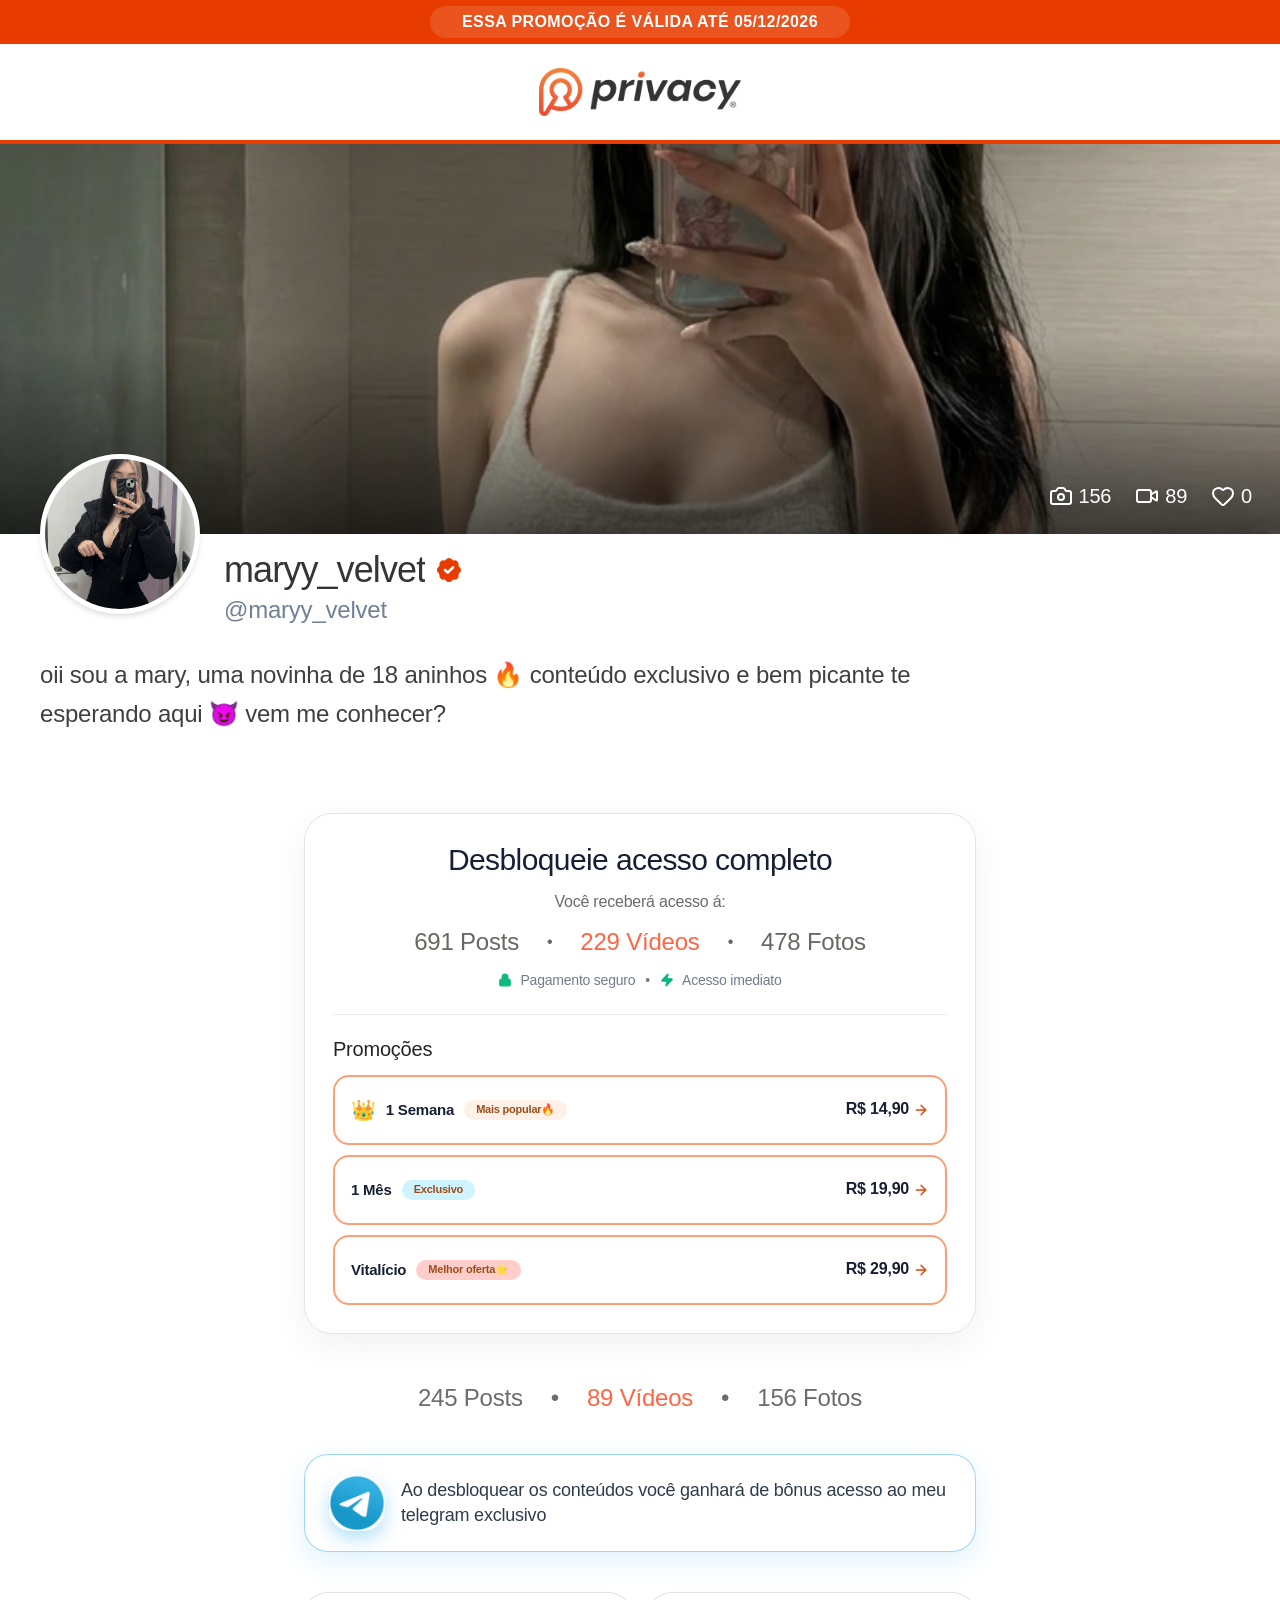
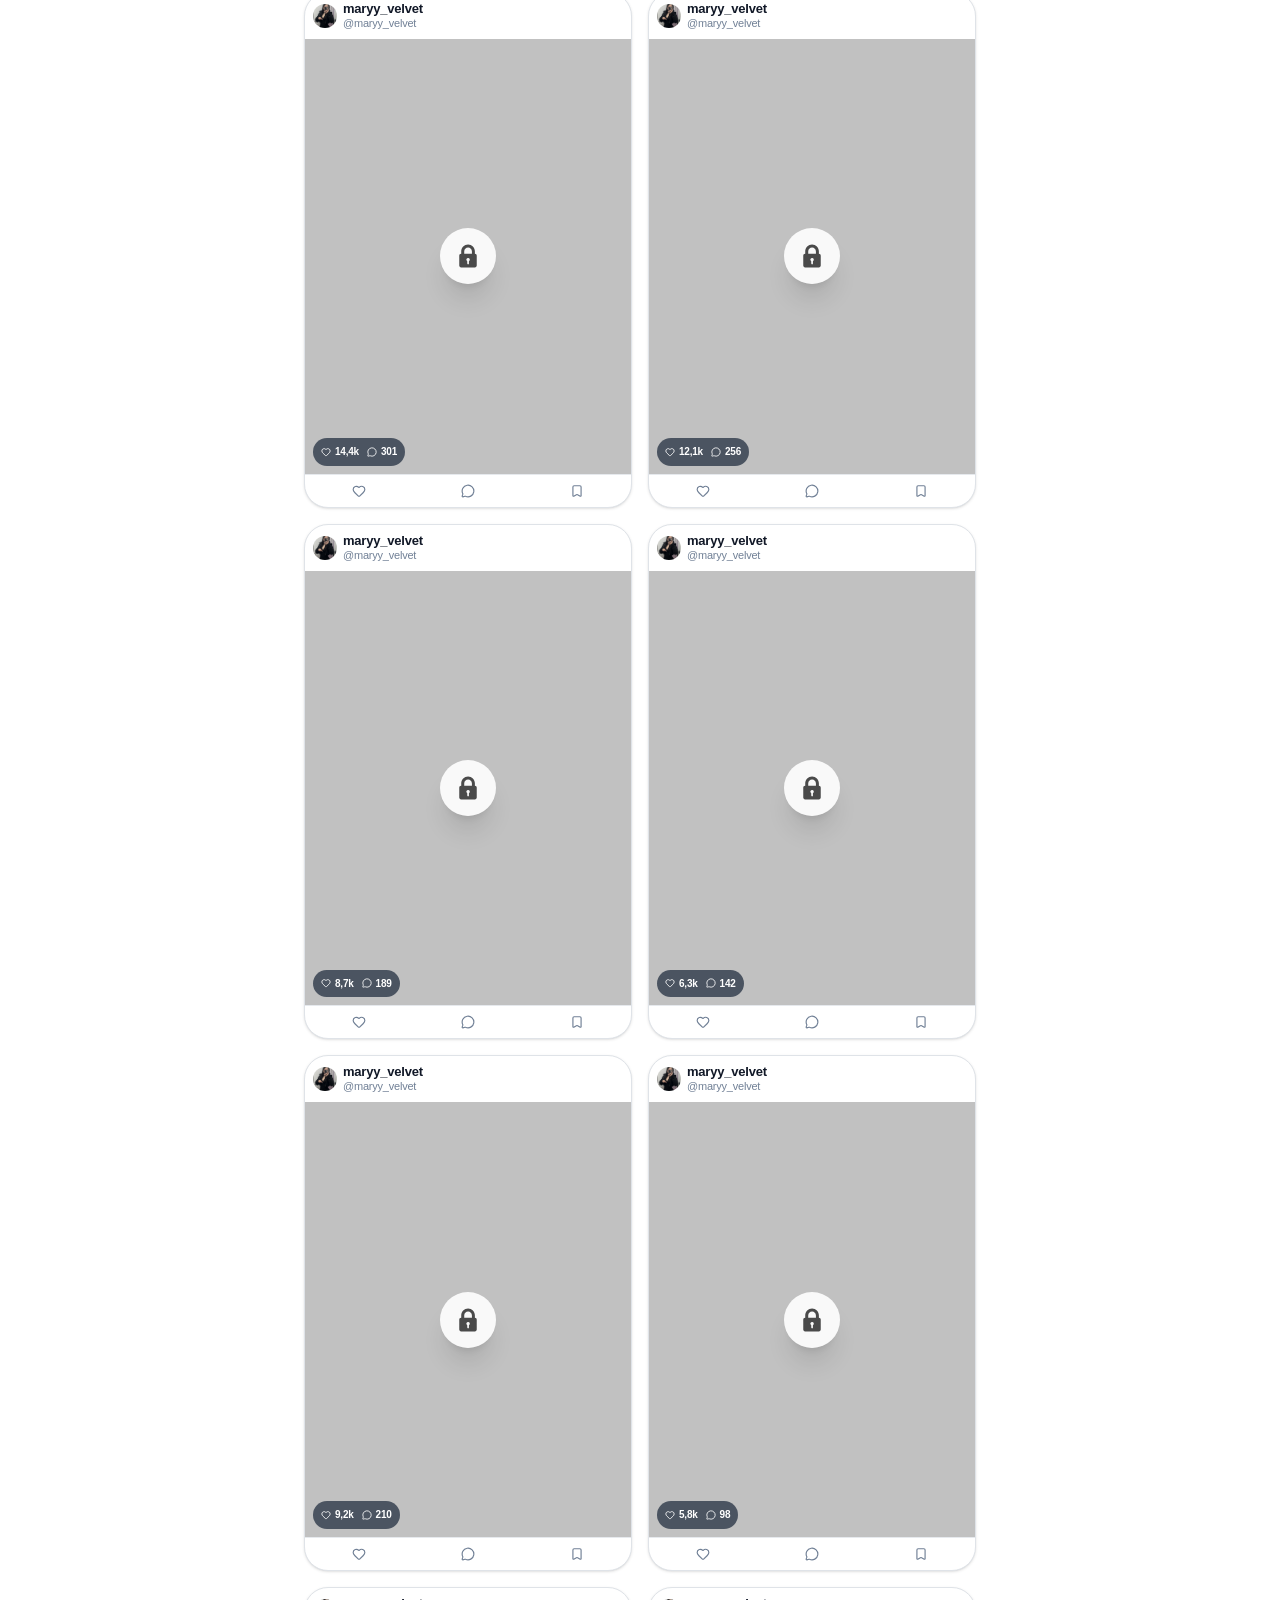
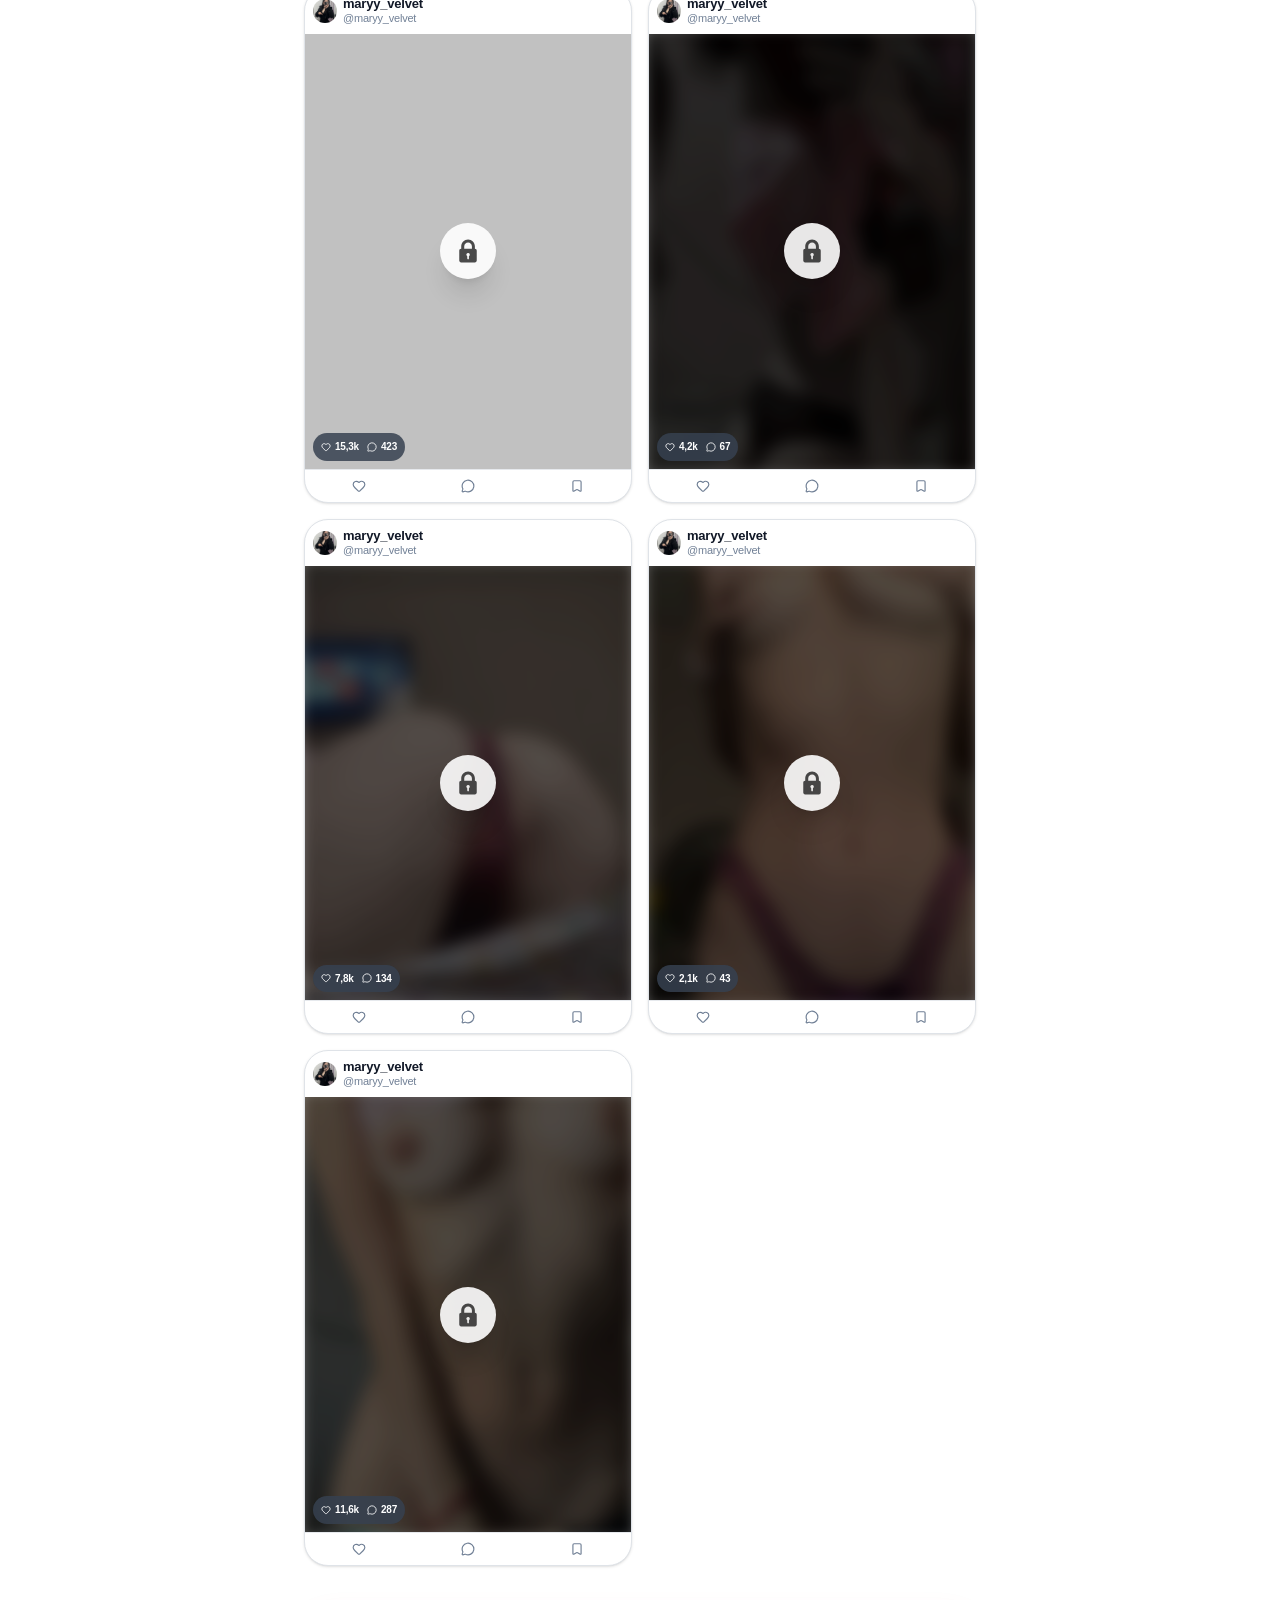
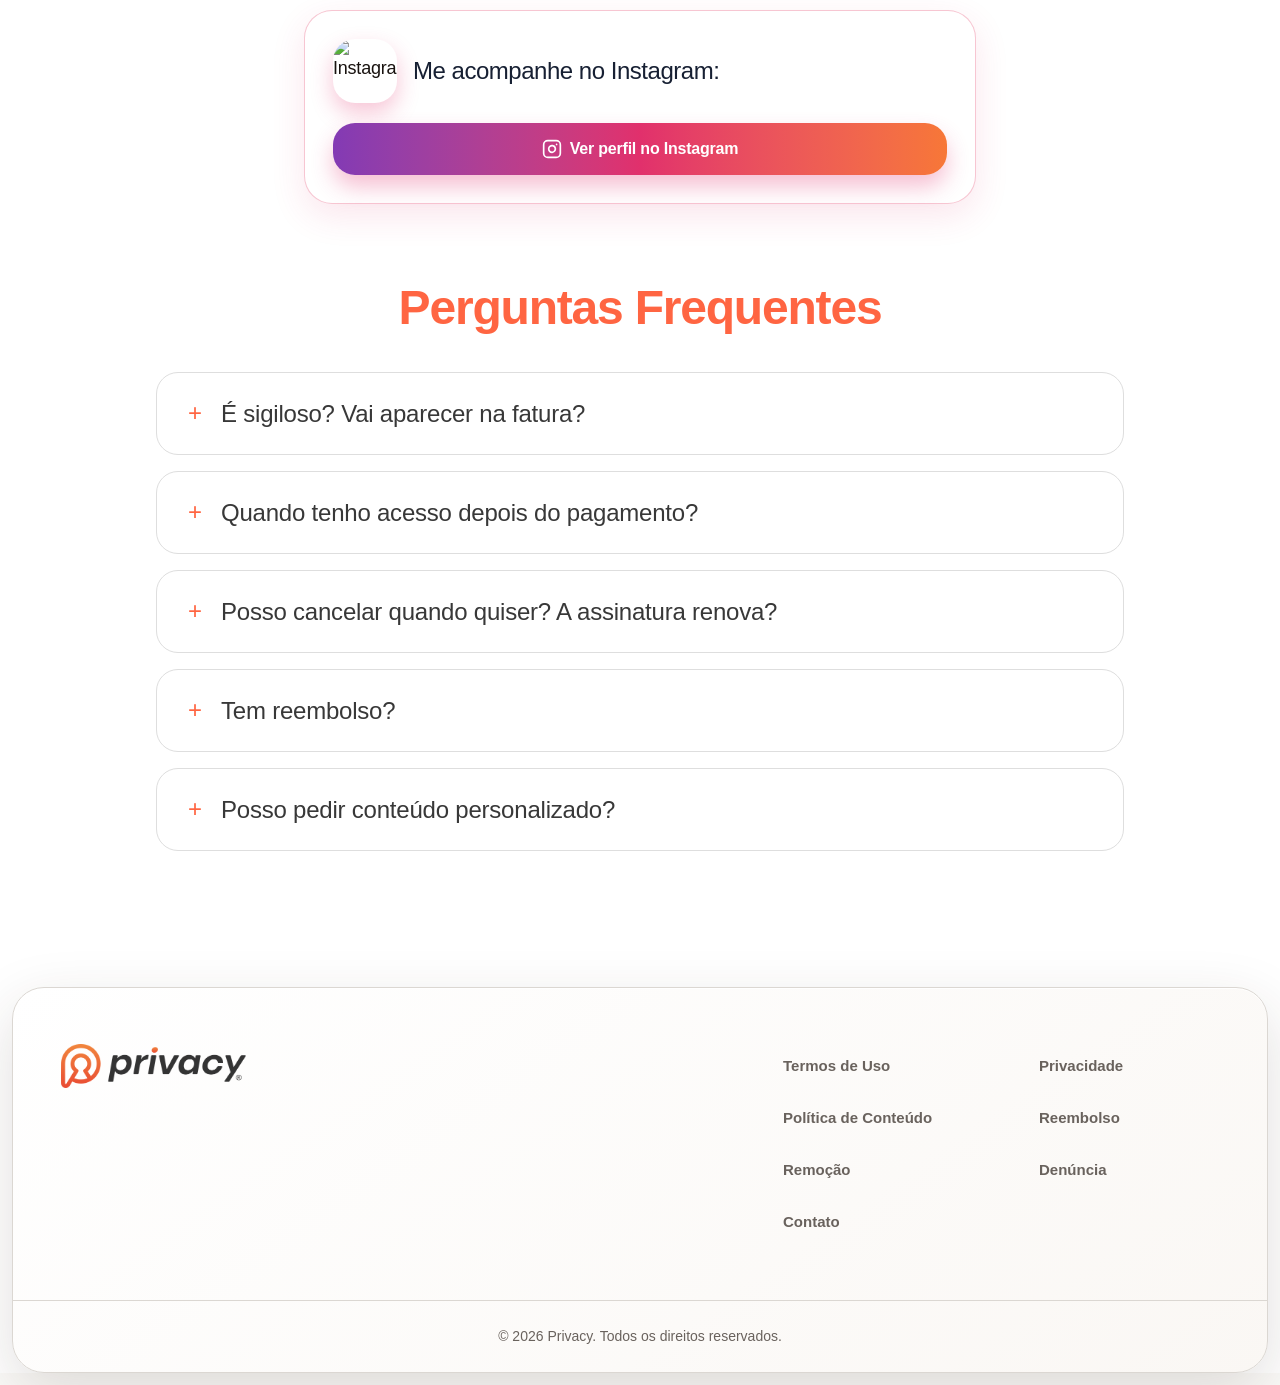
==== index.html @ 1477a9d2 "Fix" ====
<!doctype html>
<html lang="pt-BR">
  <head>
    <meta charset="utf-8" />
    <meta
      name="viewport"
      content="width=device-width, initial-scale=1, viewport-fit=cover"
    />
    <link rel="preload" as="image" href="images/famaflix-logo-Bs6A6sf0.png" />
    <link rel="preload" as="image" href="images/telegram-icon.png" />
    <link
      rel="preload"
      as="image"
      href="https://static.cdninstagram.com/rsrc.php/v4/yD/r/R0fBIMurK8v.png"
    />
    <link
      rel="stylesheet"
      href="css/styles-BTGLTqgG.css"
      data-precedence="default"
    />
    <title>maryy_velvet — Privacy</title>
    <meta name="twitter:title" content="Privacy" />
    <meta
      property="og:description"
      content="Compre uma única vez e tenha acesso completo à galeria dos seus criadores favoritos. Sem assinatura mensal."
    />
    <meta
      name="twitter:description"
      content="Compre uma única vez e tenha acesso completo à galeria dos seus criadores favoritos. Sem assinatura mensal."
    />
    <meta name="twitter:image" content="images/banner.png" />
    <meta name="twitter:card" content="summary_large_image" />
    <meta property="og:type" content="website" />
    <meta
      name="description"
      content="Olá, sou a Mary Velvet. 🔥 Conteúdo exclusivo e picante para você se divertir. Venha me conhecer! 😈"
    />
    <meta property="og:title" content="maryy_velvet — Privacy" />
    <meta property="og:image" content="images/banner.png" />
    <link rel="icon" type="image/png" href="images/favicon.png" />
    <link rel="apple-touch-icon" href="images/favicon.png" />

    <script>
      !(function (f, b, e, v, n, t, s) {
        if (f.fbq) return;
        n = f.fbq = function () {
          n.callMethod
            ? n.callMethod.apply(n, arguments)
            : n.queue.push(arguments);
        };
        if (!f._fbq) f._fbq = n;
        n.push = n;
        n.loaded = !0;
        n.version = "2.0";
        n.queue = [];
        t = b.createElement(e);
        t.async = !0;
        t.src = v;
        s = b.getElementsByTagName(e)[0];
        s.parentNode.insertBefore(t, s);
      })(
        window,
        document,
        "script",
        "https://connect.facebook.net/en_US/fbevents.js",
      );
      fbq("init", "1363457548679560");
      fbq("track", "PageView");
    </script>
    <noscript
      ><img
        height="1"
        width="1"
        style="display: none"
        src="https://www.facebook.com/tr?id=1363457548679560&ev=PageView&noscript=1"
    /></noscript>

    <style>
      /* ===== BORRA VÍDEOS E IMAGENS ===== */
      .group video,
      .group img {
        filter: blur(8px) brightness(0.4) !important;
        -webkit-filter: blur(8px) brightness(0.4) !important;
        transition: filter 0.5s ease;
        transform: scale(1.05);
      }

      /* ===== CONTEÚDO LIBERADO (SEM BLUR) ===== */
      .group.conteudo-liberado video,
      .group.conteudo-liberado img {
        filter: blur(0px) brightness(1) !important;
        -webkit-filter: blur(0px) brightness(1) !important;
        transform: scale(1);
      }

      .group .grid.h-12.w-12 img,
      .group .grid.h-12.w-12 svg {
        filter: none !important;
        -webkit-filter: none !important;
        transform: none !important;
      }

      .group .pointer-events-none.absolute.inset-0.z-10 {
        background: rgba(0, 0, 0, 0.2) !important;
      }

      .group.conteudo-liberado .pointer-events-none.absolute.inset-0.z-10 {
        display: none !important;
      }

      .group .absolute.bottom-2.left-2.z-20 {
        z-index: 20 !important;
      }

      .group:hover video,
      .group:hover img {
        filter: blur(8px) brightness(0.3) !important;
        -webkit-filter: blur(8px) brightness(0.3) !important;
      }

      .group.conteudo-liberado:hover video,
      .group.conteudo-liberado:hover img {
        filter: blur(0px) brightness(1) !important;
        -webkit-filter: blur(0px) brightness(1) !important;
      }

      /* ===== MODAL DE COMPRA ===== */
      .modal-compra {
        display: none;
        position: fixed;
        inset: 0;
        z-index: 99999;
        background: rgba(0, 0, 0, 0.7);
        backdrop-filter: blur(8px);
        padding: 20px;
        align-items: center;
        justify-content: center;
        animation: fadeInModal 0.3s ease;
      }

      .modal-compra.active {
        display: flex;
      }

      .modal-compra-content {
        background: white;
        border-radius: 24px;
        max-width: 440px;
        width: 100%;
        max-height: 90vh;
        overflow-y: auto;
        padding: 32px 28px 28px;
        animation: slideUpModal 0.4s ease;
        position: relative;
        box-shadow: 0 30px 80px rgba(0, 0, 0, 0.3);
      }

      @keyframes fadeInModal {
        from {
          opacity: 0;
        }
        to {
          opacity: 1;
        }
      }

      @keyframes slideUpModal {
        from {
          opacity: 0;
          transform: translateY(30px) scale(0.95);
        }
        to {
          opacity: 1;
          transform: translateY(0) scale(1);
        }
      }

      .modal-compra-close {
        position: absolute;
        top: 12px;
        right: 12px;
        width: 36px;
        height: 36px;
        border-radius: 50%;
        border: none;
        background: #f3f4f6;
        font-size: 20px;
        cursor: pointer;
        transition: 0.2s;
        display: flex;
        align-items: center;
        justify-content: center;
        color: #4b5563;
      }

      .modal-compra-close:hover {
        background: #e5e7eb;
        transform: rotate(90deg);
      }

      .modal-compra-avatar {
        width: 64px;
        height: 64px;
        border-radius: 50%;
        object-fit: cover;
        margin: 0 auto 12px;
        display: block;
        border: 3px solid #ff6542;
        box-shadow: 0 8px 24px rgba(255, 101, 66, 0.25);
      }

      .modal-compra-title {
        text-align: center;
        font-size: 22px;
        font-weight: 700;
        color: #1a1a1a;
        margin-bottom: 4px;
      }

      .modal-compra-sub {
        text-align: center;
        color: #6b7280;
        font-size: 14px;
        margin-bottom: 16px;
      }

      .modal-compra-price-box {
        background: #f8f9fa;
        border-radius: 12px;
        padding: 16px;
        margin-bottom: 16px;
        text-align: center;
      }

      .modal-compra-price-box .price {
        font-size: 32px;
        font-weight: 800;
        color: #ff6542;
      }

      .modal-compra-price-box .label {
        font-size: 13px;
        color: #666;
        display: block;
        margin-top: 2px;
      }

      .modal-compra-plans {
        display: flex;
        flex-direction: column;
        gap: 10px;
        margin: 12px 0 16px;
      }

      .modal-compra-plan {
        display: flex;
        justify-content: space-between;
        align-items: center;
        padding: 14px 16px;
        background: white;
        border: 2px solid #e8e8e8;
        border-radius: 14px;
        cursor: pointer;
        transition: all 0.2s;
        font-family: inherit;
        width: 100%;
        text-align: left;
      }

      .modal-compra-plan:hover {
        border-color: #ff6542;
        background: #fff8f5;
        transform: scale(1.01);
      }

      /* ===== CORREÇÃO DAS OPÇÕES DE PAGAMENTO ===== */
      .modal-compra-plans {
        display: flex;
        flex-direction: column;
        gap: 10px;
        margin: 12px 0 16px;
      }

      .modal-compra-plan {
        display: flex;
        justify-content: space-between;
        align-items: center;
        padding: 14px 16px;
        background: white;
        border: 2px solid #e8e8e8;
        border-radius: 14px;
        cursor: pointer;
        transition: all 0.2s;
        font-family: inherit;
        width: 100%;
        text-align: left;
        flex-wrap: wrap;
        gap: 8px;
      }

      .modal-compra-plan:hover {
        border-color: #ff6542;
        background: #fff8f5;
        transform: scale(1.01);
      }

      .modal-compra-plan .plan-left {
        display: flex;
        align-items: center;
        gap: 10px;
        flex: 1;
        min-width: 0;
      }

      .modal-compra-plan .plan-icon {
        font-size: 20px;
        flex-shrink: 0;
      }

      .modal-compra-plan .plan-name {
        font-weight: 600;
        font-size: 15px;
        color: #1a1a1a;
        display: flex;
        align-items: center;
        flex-wrap: wrap;
        gap: 4px;
      }

      .modal-compra-plan .plan-desc {
        font-size: 12px;
        color: #888;
        display: block;
      }

      .modal-compra-plan .plan-price {
        font-weight: 700;
        color: #ff6542;
        font-size: 16px;
        flex-shrink: 0;
        white-space: nowrap;
      }

      .modal-compra-plan.popular {
        border-color: #ff6542;
        background: #fff8f5;
      }

      .modal-compra-plan .popular-tag {
        font-size: 10px;
        background: #ff6542;
        color: white;
        padding: 2px 10px;
        border-radius: 12px;
        font-weight: 700;
        margin-left: 6px;
        white-space: nowrap;
      }

      /* ===== CORREÇÃO PARA TELAS MUITO PEQUENAS ===== */
      @media (max-width: 380px) {
        .modal-compra-plan {
          padding: 12px 12px;
          flex-direction: column;
          align-items: stretch;
          gap: 6px;
        }

        .modal-compra-plan .plan-left {
          width: 100%;
        }

        .modal-compra-plan .plan-price {
          text-align: right;
          width: 100%;
          padding-top: 4px;
          border-top: 1px solid #f0f0f0;
        }

        .modal-compra-plan .plan-name {
          font-size: 14px;
        }

        .modal-compra-plan .plan-desc {
          font-size: 11px;
        }

        .modal-compra-plan .popular-tag {
          font-size: 9px;
          padding: 1px 8px;
        }
      }

      /* ===== CORREÇÃO PARA O MODAL EM TELAS PEQUENAS ===== */
      @media (max-width: 480px) {
        .modal-compra-content {
          padding: 24px 16px 20px;
          max-width: 100%;
          margin: 10px;
          border-radius: 20px;
        }

        .modal-compra-plans {
          gap: 8px;
        }

        .modal-compra-plan {
          padding: 12px 14px;
        }

        .modal-compra-plan .plan-icon {
          font-size: 18px;
        }

        .modal-compra-plan .plan-name {
          font-size: 14px;
        }

        .modal-compra-plan .plan-price {
          font-size: 14px;
        }

        .modal-compra-title {
          font-size: 20px;
        }

        .modal-compra-btn {
          font-size: 16px;
          padding: 14px;
        }
      }

      /* ===== AJUSTE PARA OS DADOS DO CLIENTE EM TELAS PEQUENAS ===== */
      @media (max-width: 480px) {
        #inputNome,
        #inputCPF,
        #inputEmail,
        #inputTelefone {
          font-size: 13px !important;
          padding: 10px !important;
        }
      }
      /* ===== CORREÇÃO DAS PROMOÇÕES ===== */
      #offer-section .grid.gap-2,
      section[data-offer-layout="unified-v2"] .grid.gap-2 {
        display: flex;
        flex-direction: column;
        gap: 10px;
      }

      #offer-section button,
      section[data-offer-layout="unified-v2"] button {
        display: flex;
        min-height: 70px;
        align-items: center;
        justify-content: space-between;
        border-radius: 16px;
        border: 2px solid #ff9e76;
        background: white;
        padding: 12px 16px;
        text-align: left;
        transition: all 0.2s;
        width: 100%;
        font-family: inherit;
        cursor: pointer;
        flex-wrap: wrap;
        gap: 8px;
      }

      #offer-section button:hover,
      section[data-offer-layout="unified-v2"] button:hover {
        border-color: #ff6542;
        transform: scale(1.01);
      }

      #offer-section button .promo-left,
      section[data-offer-layout="unified-v2"] button .promo-left {
        display: flex;
        align-items: center;
        gap: 10px;
        flex: 1;
        min-width: 0;
        flex-wrap: wrap;
      }

      #offer-section button .promo-icon,
      section[data-offer-layout="unified-v2"] button .promo-icon {
        font-size: 20px;
        flex-shrink: 0;
      }

      #offer-section button .promo-name,
      section[data-offer-layout="unified-v2"] button .promo-name {
        font-weight: 600;
        font-size: 15px;
        color: #172033;
        flex-shrink: 0;
      }

      #offer-section button .promo-tag,
      section[data-offer-layout="unified-v2"] button .promo-tag {
        display: inline-block;
        padding: 2px 12px;
        border-radius: 20px;
        font-size: 11px;
        font-weight: 600;
        white-space: nowrap;
      }

      #offer-section button .promo-price,
      section[data-offer-layout="unified-v2"] button .promo-price {
        font-weight: 700;
        color: #172033;
        font-size: 16px;
        flex-shrink: 0;
        white-space: nowrap;
        display: flex;
        align-items: center;
        gap: 4px;
      }

      #offer-section button .promo-price svg,
      section[data-offer-layout="unified-v2"] button .promo-price svg {
        width: 16px;
        height: 16px;
        flex-shrink: 0;
      }

      /* ===== CORREÇÃO PARA TELAS PEQUENAS (PROMOÇÕES) ===== */
      @media (max-width: 480px) {
        #offer-section button,
        section[data-offer-layout="unified-v2"] button {
          padding: 12px 14px;
          min-height: 64px;
          flex-direction: column;
          align-items: stretch;
          gap: 6px;
        }

        #offer-section button .promo-left,
        section[data-offer-layout="unified-v2"] button .promo-left {
          width: 100%;
          justify-content: flex-start;
        }

        #offer-section button .promo-price,
        section[data-offer-layout="unified-v2"] button .promo-price {
          width: 100%;
          justify-content: flex-end;
          padding-top: 6px;
          border-top: 1px solid #f0f0f0;
          font-size: 15px;
        }

        #offer-section button .promo-tag,
        section[data-offer-layout="unified-v2"] button .promo-tag {
          font-size: 10px;
          padding: 1px 10px;
        }

        #offer-section button .promo-name,
        section[data-offer-layout="unified-v2"] button .promo-name {
          font-size: 14px;
        }
      }

      /* ===== CORREÇÃO PARA TELAS MUITO PEQUENAS (PROMOÇÕES) ===== */
      @media (max-width: 360px) {
        #offer-section button .promo-left,
        section[data-offer-layout="unified-v2"] button .promo-left {
          flex-wrap: wrap;
          gap: 4px;
        }

        #offer-section button .promo-tag,
        section[data-offer-layout="unified-v2"] button .promo-tag {
          font-size: 9px;
          padding: 1px 8px;
          white-space: normal;
          max-width: 100%;
        }
      }
      /* ===== AJUSTE PARA O TIMER EM TELAS PEQUENAS ===== */
      @media (max-width: 480px) {
        #timerPix {
          font-size: 20px !important;
        }

        #qrCodePix {
          width: 160px !important;
          height: 160px !important;
        }

        .modal-acesso-link a {
          font-size: 14px !important;
          padding: 10px 16px !important;
          display: block;
          width: 100%;
          box-sizing: border-box;
        }
      }
      .modal-compra-plan .plan-left {
        display: flex;
        align-items: center;
        gap: 10px;
      }

      .modal-compra-plan .plan-icon {
        font-size: 20px;
      }

      .modal-compra-plan .plan-name {
        font-weight: 600;
        font-size: 15px;
        color: #1a1a1a;
      }

      .modal-compra-plan .plan-desc {
        font-size: 12px;
        color: #888;
      }

      .modal-compra-plan .plan-price {
        font-weight: 700;
        color: #ff6542;
        font-size: 16px;
      }

      .modal-compra-plan.popular {
        border-color: #ff6542;
        background: #fff8f5;
      }

      .modal-compra-plan .popular-tag {
        font-size: 10px;
        background: #ff6542;
        color: white;
        padding: 2px 10px;
        border-radius: 12px;
        font-weight: 700;
        margin-left: 6px;
      }

      .modal-compra-payment {
        text-align: center;
        font-size: 13px;
        color: #888;
        margin: 8px 0;
      }

      .modal-compra-payment span {
        margin: 0 6px;
      }

      .modal-compra-btn {
        width: 100%;
        padding: 16px;
        background: linear-gradient(135deg, #ff6542, #ff4d1a);
        color: white;
        border: none;
        border-radius: 12px;
        font-size: 18px;
        font-weight: 700;
        cursor: pointer;
        transition: 0.3s;
        box-shadow: 0 12px 30px rgba(255, 101, 66, 0.35);
        font-family: inherit;
      }

      .modal-compra-btn:hover {
        transform: scale(1.02);
        box-shadow: 0 16px 40px rgba(255, 101, 66, 0.45);
      }

      .modal-compra-btn:disabled {
        opacity: 0.7;
        cursor: not-allowed;
        transform: none !important;
      }

      .modal-compra-security {
        text-align: center;
        font-size: 12px;
        color: #999;
        margin-top: 14px;
      }

      /* ===== TOAST ===== */
      .toast-container {
        position: fixed;
        bottom: 30px;
        left: 50%;
        transform: translateX(-50%);
        z-index: 999999;
        display: flex;
        flex-direction: column;
        align-items: center;
        gap: 10px;
        pointer-events: none;
        width: 100%;
        max-width: 400px;
        padding: 0 20px;
      }

      .toast {
        pointer-events: auto;
        padding: 14px 24px;
        border-radius: 14px;
        color: white;
        font-weight: 600;
        font-size: 15px;
        box-shadow: 0 12px 40px rgba(0, 0, 0, 0.25);
        animation: slideUpToast 0.4s ease;
        width: 100%;
        text-align: center;
        backdrop-filter: blur(4px);
        border: 1px solid rgba(255, 255, 255, 0.1);
      }

      .toast-success {
        background: linear-gradient(135deg, #22c55e, #16a34a);
      }

      .toast-error {
        background: linear-gradient(135deg, #ef4444, #dc2626);
      }

      .toast-info {
        background: linear-gradient(135deg, #3b82f6, #2563eb);
      }

      .toast-warning {
        background: linear-gradient(135deg, #f59e0b, #d97706);
      }

      @keyframes slideUpToast {
        from {
          opacity: 0;
          transform: translateY(30px) scale(0.9);
        }
        to {
          opacity: 1;
          transform: translateY(0) scale(1);
        }
      }

      .toast-hidden {
        animation: slideDownToast 0.3s ease forwards;
      }

      @keyframes slideDownToast {
        to {
          opacity: 0;
          transform: translateY(-20px) scale(0.9);
        }
      }

      /* ===== LINK DE ACESSO APÓS PAGAMENTO ===== */
      .modal-acesso-link {
        display: none;
        background: #f0fdf4;
        border: 2px solid #22c55e;
        border-radius: 14px;
        padding: 16px;
        margin: 12px 0;
        text-align: center;
      }

      .modal-acesso-link.visible {
        display: block;
        animation: slideUpModal 0.4s ease;
      }

      .modal-acesso-link a {
        display: inline-block;
        background: #22c55e;
        color: white;
        padding: 12px 24px;
        border-radius: 10px;
        text-decoration: none;
        font-weight: 700;
        font-size: 16px;
        transition: 0.3s;
        margin-top: 8px;
      }

      .modal-acesso-link a:hover {
        transform: scale(1.05);
        box-shadow: 0 8px 24px rgba(34, 197, 94, 0.4);
      }

      .modal-acesso-link .check {
        font-size: 32px;
        display: block;
        margin-bottom: 4px;
      }

      /* ===== CURSOR CLICÁVEL NAS IMAGENS ===== */
      .group {
        cursor: pointer;
      }

      /* ===== BOTÃO TELEGRAM APÓS COMPRA ===== */
      .btn-telegram {
        display: none;
        width: 100%;
        max-width: 400px;
        margin: 20px auto;
        padding: 16px 24px;
        background: linear-gradient(135deg, #0088cc, #005f8a);
        color: white;
        border: none;
        border-radius: 16px;
        font-size: 18px;
        font-weight: 700;
        cursor: pointer;
        transition: all 0.3s;
        box-shadow: 0 12px 30px rgba(0, 136, 204, 0.35);
        font-family: inherit;
        text-decoration: none;
        text-align: center;
      }

      .btn-telegram:hover {
        transform: translateY(-2px);
        box-shadow: 0 16px 40px rgba(0, 136, 204, 0.45);
      }

      .btn-telegram.visible {
        display: block;
      }

      .btn-telegram svg {
        width: 24px;
        height: 24px;
        vertical-align: middle;
        margin-right: 10px;
        fill: white;
      }

      .btn-container-telegram {
        display: flex;
        justify-content: center;
        padding: 10px 0;
      }
    </style>
  </head>

  <body>
    <!-- ==================== HEADER ==================== -->
    <div class="bg-white min-h-screen pt-[118px] text-foreground md:pt-[144px]">
      <header
        class="fixed inset-x-0 top-0 z-50 bg-white shadow-[0_8px_30px_rgba(63,43,30,0.08)]"
      >
      <div
  class="flex h-10 items-center justify-center bg-primary px-4 text-center text-white sm:h-11"
>
  <span
    class="rounded-full bg-white/12 px-5 py-1 text-xs font-black uppercase tracking-wide sm:px-8 sm:text-base"
  >
    Essa promoção é válida até <span id="dataPromocao"></span>
  </span>
</div>
        <div
          class="relative mx-auto grid h-[74px] max-w-[90rem] items-center gap-2 px-3 sm:px-5 md:h-24 md:px-8 grid-cols-1"
        >
          <a
            aria-label="Ir para a página inicial"
            href="/"
            class="mx-auto flex items-center"
            ><img
              src="images/famaflix-logo-Bs6A6sf0.png"
              alt="Privacy"
              class="block w-auto max-w-full object-contain h-9 sm:h-11 md:h-12"
          /></a>
        </div>
        <div class="h-1 bg-primary"></div>
      </header>

      <!-- ==================== MAIN ==================== -->
      <main class="public-content relative w-full">
        <div class="model-profile-page w-full bg-white">
          <header class="overflow-hidden bg-white">
            <div
              class="relative aspect-[16/7] min-h-[210px] max-h-[390px] w-full overflow-hidden bg-[#f0f0f0]"
            >
              <img
                src="images/banner.png"
                alt="Banner de maryy_velvet"
                loading="eager"
                decoding="async"
                fetchpriority="high"
                class="absolute inset-0 h-full w-full object-cover object-center"
                onerror="
                  this.src =
                    'data:image/svg+xml,%3Csvg xmlns=%22http://www.w3.org/2000/svg%22 width=%22800%22 height=%22350%22%3E%3Crect width=%22800%22 height=%22350%22 fill=%22%23f3f4f6%22/%3E%3Ctext x=%22400%22 y=%22180%22 text-anchor=%22middle%22 font-size=%2224%22 fill=%22%239ca3af%22%3EBanner%3C/text%3E%3C/svg%3E'
                "
              />
              <div
                class="absolute inset-x-0 bottom-0 h-1/2 bg-gradient-to-t from-black/65 to-transparent"
              ></div>
              <div
                class="absolute bottom-4 right-4 flex items-center gap-4 text-sm font-normal text-white drop-shadow-md sm:bottom-6 sm:right-7 sm:gap-6 sm:text-xl"
              >
                <span class="inline-flex items-center gap-1.5">
                  <svg
                    xmlns="http://www.w3.org/2000/svg"
                    width="24"
                    height="24"
                    viewBox="0 0 24 24"
                    fill="none"
                    stroke="currentColor"
                    stroke-width="2"
                    stroke-linecap="round"
                    stroke-linejoin="round"
                    class="lucide lucide-camera h-5 w-5 sm:h-6 sm:w-6"
                  >
                    <path
                      d="M13.997 4a2 2 0 0 1 1.76 1.05l.486.9A2 2 0 0 0 18.003 7H20a2 2 0 0 1 2 2v9a2 2 0 0 1-2 2H4a2 2 0 0 1-2-2V9a2 2 0 0 1 2-2h1.997a2 2 0 0 0 1.759-1.048l.489-.904A2 2 0 0 1 10.004 4z"
                    />
                    <circle cx="12" cy="13" r="3" />
                  </svg>
                  156
                </span>
                <span class="inline-flex items-center gap-1.5">
                  <svg
                    xmlns="http://www.w3.org/2000/svg"
                    width="24"
                    height="24"
                    viewBox="0 0 24 24"
                    fill="none"
                    stroke="currentColor"
                    stroke-width="2"
                    stroke-linecap="round"
                    stroke-linejoin="round"
                    class="lucide lucide-video h-5 w-5 sm:h-6 sm:w-6"
                  >
                    <path
                      d="m16 13 5.223 3.482a.5.5 0 0 0 .777-.416V7.87a.5.5 0 0 0-.752-.432L16 10.5"
                    />
                    <rect x="2" y="6" width="14" height="12" rx="2" />
                  </svg>
                  89
                </span>
                <span class="inline-flex items-center gap-1.5">
                  <svg
                    xmlns="http://www.w3.org/2000/svg"
                    width="24"
                    height="24"
                    viewBox="0 0 24 24"
                    fill="none"
                    stroke="currentColor"
                    stroke-width="2"
                    stroke-linecap="round"
                    stroke-linejoin="round"
                    class="lucide lucide-heart h-5 w-5 sm:h-6 sm:w-6"
                  >
                    <path
                      d="M2 9.5a5.5 5.5 0 0 1 9.591-3.676.56.56 0 0 0 .818 0A5.49 5.49 0 0 1 22 9.5c0 2.29-1.5 4-3 5.5l-5.492 5.313a2 2 0 0 1-3 .019L5 15c-1.5-1.5-3-3.2-3-5.5"
                    />
                  </svg>
                  0
                </span>
              </div>
            </div>

            <div class="relative z-10 px-5 pb-7 sm:px-10 sm:pb-10">
              <div class="-mt-14 flex items-start gap-4 sm:-mt-20 sm:gap-6">
                <span
                  class="relative h-28 w-28 shrink-0 overflow-hidden rounded-full border-[5px] border-white bg-white shadow-md sm:h-40 sm:w-40"
                >
                  <img
                    src="images/perfil.png"
                    alt="Foto de perfil de maryy_velvet"
                    loading="eager"
                    decoding="async"
                    fetchpriority="high"
                    class="absolute inset-0 h-full w-full object-cover"
                    onerror="
                      this.src =
                        'data:image/svg+xml,%3Csvg xmlns=%22http://www.w3.org/2000/svg%22 width=%22200%22 height=%22200%22%3E%3Crect width=%22200%22 height=%22200%22 fill=%22%23f3f4f6%22/%3E%3Ctext x=%22100%22 y=%22120%22 text-anchor=%22middle%22 font-size=%2280%22 fill=%22%239ca3af%22%3E👤%3C/text%3E%3C/svg%3E'
                    "
                  />
                </span>
                <div class="min-w-0 pt-16 sm:pt-24">
                  <h1
                    class="flex min-w-0 items-center gap-2 text-2xl font-medium tracking-[-0.025em] text-[#353535] sm:text-4xl"
                  >
                    <span class="truncate">maryy_velvet</span>
                    <svg
                      xmlns="http://www.w3.org/2000/svg"
                      width="24"
                      height="24"
                      viewBox="0 0 24 24"
                      fill="currentColor"
                      stroke="white"
                      stroke-width="2"
                      stroke-linecap="round"
                      stroke-linejoin="round"
                      class="lucide lucide-badge-check h-6 w-6 shrink-0 text-primary sm:h-8 sm:w-8"
                      aria-label="Perfil verificado"
                    >
                      <path
                        d="M3.85 8.62a4 4 0 0 1 4.78-4.77 4 4 0 0 1 6.74 0 4 4 0 0 1 4.78 4.78 4 4 0 0 1 0 6.74 4 4 0 0 1-4.77 4.78 4 4 0 0 1-6.75 0 4 4 0 0 1-4.78-4.77 4 4 0 0 1 0-6.76Z"
                      />
                      <path d="m9 12 2 2 4-4" />
                    </svg>
                  </h1>
                  <a
                    href="/maryy_velvet"
                    class="mt-1 inline-flex text-lg font-normal text-[#718096] transition hover:text-primary sm:text-2xl"
                    >@maryy_velvet</a
                  >
                </div>
              </div>
              <p
                class="mt-5 max-w-4xl text-lg font-normal leading-relaxed text-[#404040] sm:mt-7 sm:text-2xl"
              >
                oii sou a mary, uma novinha de 18 aninhos 🔥 conteúdo exclusivo
                e bem picante te esperando aqui 😈 vem me conhecer?
              </p>
            </div>
          </header>
          <section
            data-offer-layout="unified-v2"
            class="mx-auto mb-10 max-w-2xl rounded-[1.75rem] border border-[#e4e4e4] bg-white p-5 shadow-[0_12px_34px_rgba(35,35,35,0.06)] sm:p-7 mt-10"
          >
            <header class="text-center">
              <h2
                class="text-2xl font-medium tracking-[-0.02em] text-[#172033] sm:text-3xl"
              >
                Desbloqueie acesso completo
              </h2>
              <p class="mt-3 text-sm font-normal text-[#6b6b6b] sm:text-base">
                Você receberá acesso á:
              </p>
              <div
                class="flex flex-wrap items-center justify-center gap-x-5 gap-y-2 text-lg font-normal leading-none text-[#6a6661] sm:gap-x-7 sm:text-2xl mt-4"
              >
                <span>691 Posts</span
                ><span class="text-base text-[#6a6661]" aria-hidden="true"
                  >•</span
                ><span class="text-[#ff6542]">229 Vídeos</span
                ><span class="text-base text-[#6a6661]" aria-hidden="true"
                  >•</span
                ><span>478 Fotos</span>
              </div>
            </header>

            <div
              class="mt-4 flex flex-wrap items-center justify-center gap-x-2.5 gap-y-2 text-xs font-normal text-[#737b8b] sm:text-sm"
            >
              <span class="inline-flex items-center gap-2"
                ><svg
                  xmlns="http://www.w3.org/2000/svg"
                  width="24"
                  height="24"
                  viewBox="0 0 24 24"
                  fill="currentColor"
                  stroke="currentColor"
                  stroke-width="2"
                  stroke-linecap="round"
                  stroke-linejoin="round"
                  class="lucide lucide-lock h-3.5 w-3.5 text-[#0bb981]"
                  aria-hidden="true"
                >
                  <rect
                    width="18"
                    height="11"
                    x="3"
                    y="11"
                    rx="2"
                    ry="2"
                  ></rect>
                  <path d="M7 11V7a5 5 0 0 1 10 0v4"></path></svg
                >Pagamento seguro</span
              ><span aria-hidden="true">•</span
              ><span class="inline-flex items-center gap-2"
                ><svg
                  xmlns="http://www.w3.org/2000/svg"
                  width="24"
                  height="24"
                  viewBox="0 0 24 24"
                  fill="currentColor"
                  stroke="currentColor"
                  stroke-width="2"
                  stroke-linecap="round"
                  stroke-linejoin="round"
                  class="lucide lucide-zap h-3.5 w-3.5 text-[#0bb981]"
                  aria-hidden="true"
                >
                  <path
                    d="M4 14a1 1 0 0 1-.78-1.63l9.9-10.2a.5.5 0 0 1 .86.46l-1.92 6.02A1 1 0 0 0 13 10h7a1 1 0 0 1 .78 1.63l-9.9 10.2a.5.5 0 0 1-.86-.46l1.92-6.02A1 1 0 0 0 11 14z"
                  ></path></svg
                >Acesso imediato</span
              >
            </div>
            <div class="mt-6 border-t border-[#ececec] pt-5">
              <p class="mb-3 text-xl font-medium text-[#252525]">Promoções</p>
              <div
                class="grid gap-2"
                style="display: flex; flex-direction: column; gap: 10px"
              >
                <button
                  type="button"
                  class="flex min-h-[70px] items-center justify-between rounded-2xl border-2 border-[#ff9e76] bg-white px-4 text-left transition hover:border-primary sm:px-6"
                  onclick="abrirModal()"
                  style="
                    display: flex;
                    flex-wrap: wrap;
                    gap: 8px;
                    padding: 12px 16px;
                    width: 100%;
                    align-items: center;
                    justify-content: space-between;
                    border-radius: 16px;
                    border: 2px solid #ff9e76;
                    background: white;
                    text-align: left;
                    cursor: pointer;
                    font-family: inherit;
                  "
                >
                  <span
                    class="flex min-w-0 items-center gap-3"
                    style="
                      display: flex;
                      align-items: center;
                      gap: 10px;
                      flex: 1;
                      flex-wrap: wrap;
                      min-width: 0;
                    "
                  >
                    <span
                      class="text-xl"
                      aria-hidden="true"
                      style="flex-shrink: 0"
                      >👑</span
                    >
                    <b
                      class="shrink-0 text-base font-medium text-[#172033] sm:text-lg"
                      style="
                        font-weight: 600;
                        font-size: 15px;
                        color: #172033;
                        flex-shrink: 0;
                      "
                      >1 Semana</b
                    >
                    <span
                      class="max-w-[150px] truncate rounded-full px-3 py-1 text-sm font-medium"
                      style="
                        display: inline-block;
                        padding: 2px 12px;
                        border-radius: 20px;
                        font-size: 11px;
                        font-weight: 600;
                        background-color: rgb(255, 240, 232);
                        color: rgb(156, 77, 24);
                        white-space: nowrap;
                      "
                      >Mais popular🔥</span
                    >
                  </span>
                  <span
                    class="inline-flex shrink-0 items-center gap-1 text-base font-semibold text-[#172033] sm:text-lg"
                    style="
                      font-weight: 700;
                      color: #172033;
                      font-size: 16px;
                      flex-shrink: 0;
                      display: flex;
                      align-items: center;
                      gap: 4px;
                      white-space: nowrap;
                    "
                  >
                    R$&nbsp;14,90
                    <svg
                      xmlns="http://www.w3.org/2000/svg"
                      width="24"
                      height="24"
                      viewBox="0 0 24 24"
                      fill="none"
                      stroke="currentColor"
                      stroke-width="2"
                      stroke-linecap="round"
                      stroke-linejoin="round"
                      class="lucide lucide-arrow-right h-4 w-4 text-primary"
                      aria-hidden="true"
                      style="width: 16px; height: 16px; flex-shrink: 0"
                    >
                      <path d="M5 12h14"></path>
                      <path d="m12 5 7 7-7 7"></path>
                    </svg>
                  </span>
                </button>

                <button
                  type="button"
                  class="flex min-h-[70px] items-center justify-between rounded-2xl border-2 border-[#ff9e76] bg-white px-4 text-left transition hover:border-primary sm:px-6"
                  onclick="abrirModal()"
                  style="
                    display: flex;
                    flex-wrap: wrap;
                    gap: 8px;
                    padding: 12px 16px;
                    width: 100%;
                    align-items: center;
                    justify-content: space-between;
                    border-radius: 16px;
                    border: 2px solid #ff9e76;
                    background: white;
                    text-align: left;
                    cursor: pointer;
                    font-family: inherit;
                  "
                >
                  <span
                    class="flex min-w-0 items-center gap-3"
                    style="
                      display: flex;
                      align-items: center;
                      gap: 10px;
                      flex: 1;
                      flex-wrap: wrap;
                      min-width: 0;
                    "
                  >
                    <b
                      class="shrink-0 text-base font-medium text-[#172033] sm:text-lg"
                      style="
                        font-weight: 600;
                        font-size: 15px;
                        color: #172033;
                        flex-shrink: 0;
                      "
                      >1 Mês</b
                    >
                    <span
                      class="max-w-[150px] truncate rounded-full px-3 py-1 text-sm font-medium"
                      style="
                        display: inline-block;
                        padding: 2px 12px;
                        border-radius: 20px;
                        font-size: 11px;
                        font-weight: 600;
                        background-color: rgb(208, 244, 255);
                        color: rgb(156, 77, 24);
                        white-space: nowrap;
                      "
                      >Exclusivo</span
                    >
                  </span>
                  <span
                    class="inline-flex shrink-0 items-center gap-1 text-base font-semibold text-[#172033] sm:text-lg"
                    style="
                      font-weight: 700;
                      color: #172033;
                      font-size: 16px;
                      flex-shrink: 0;
                      display: flex;
                      align-items: center;
                      gap: 4px;
                      white-space: nowrap;
                    "
                  >
                    R$&nbsp;19,90
                    <svg
                      xmlns="http://www.w3.org/2000/svg"
                      width="24"
                      height="24"
                      viewBox="0 0 24 24"
                      fill="none"
                      stroke="currentColor"
                      stroke-width="2"
                      stroke-linecap="round"
                      stroke-linejoin="round"
                      class="lucide lucide-arrow-right h-4 w-4 text-primary"
                      aria-hidden="true"
                      style="width: 16px; height: 16px; flex-shrink: 0"
                    >
                      <path d="M5 12h14"></path>
                      <path d="m12 5 7 7-7 7"></path>
                    </svg>
                  </span>
                </button>

                <button
                  type="button"
                  class="flex min-h-[70px] items-center justify-between rounded-2xl border-2 border-[#ff9e76] bg-white px-4 text-left transition hover:border-primary sm:px-6"
                  onclick="abrirModal()"
                  style="
                    display: flex;
                    flex-wrap: wrap;
                    gap: 8px;
                    padding: 12px 16px;
                    width: 100%;
                    align-items: center;
                    justify-content: space-between;
                    border-radius: 16px;
                    border: 2px solid #ff9e76;
                    background: white;
                    text-align: left;
                    cursor: pointer;
                    font-family: inherit;
                  "
                >
                  <span
                    class="flex min-w-0 items-center gap-3"
                    style="
                      display: flex;
                      align-items: center;
                      gap: 10px;
                      flex: 1;
                      flex-wrap: wrap;
                      min-width: 0;
                    "
                  >
                    <b
                      class="shrink-0 text-base font-medium text-[#172033] sm:text-lg"
                      style="
                        font-weight: 600;
                        font-size: 15px;
                        color: #172033;
                        flex-shrink: 0;
                      "
                      >Vitalício</b
                    >
                    <span
                      class="max-w-[150px] truncate rounded-full px-3 py-1 text-sm font-medium"
                      style="
                        display: inline-block;
                        padding: 2px 12px;
                        border-radius: 20px;
                        font-size: 11px;
                        font-weight: 600;
                        background-color: rgb(255, 206, 203);
                        color: rgb(156, 77, 24);
                        white-space: nowrap;
                      "
                      >Melhor oferta⭐️</span
                    >
                  </span>
                  <span
                    class="inline-flex shrink-0 items-center gap-1 text-base font-semibold text-[#172033] sm:text-lg"
                    style="
                      font-weight: 700;
                      color: #172033;
                      font-size: 16px;
                      flex-shrink: 0;
                      display: flex;
                      align-items: center;
                      gap: 4px;
                      white-space: nowrap;
                    "
                  >
                    R$&nbsp;29,90
                    <svg
                      xmlns="http://www.w3.org/2000/svg"
                      width="24"
                      height="24"
                      viewBox="0 0 24 24"
                      fill="none"
                      stroke="currentColor"
                      stroke-width="2"
                      stroke-linecap="round"
                      stroke-linejoin="round"
                      class="lucide lucide-arrow-right h-4 w-4 text-primary"
                      aria-hidden="true"
                      style="width: 16px; height: 16px; flex-shrink: 0"
                    >
                      <path d="M5 12h14"></path>
                      <path d="m12 5 7 7-7 7"></path>
                    </svg>
                  </span>
                </button>
              </div>
            </div>
          </section>
          <section class="mx-auto mt-8 max-w-5xl px-4 sm:mt-12 sm:px-7">
            <div
              class="mb-8 flex flex-wrap items-center justify-center gap-x-4 gap-y-2 text-lg font-normal text-[#6c6c6c] sm:mb-10 sm:gap-x-7 sm:text-2xl"
            >
              <span>245 Posts</span><span aria-hidden="true">•</span
              ><span class="text-[#ff6542]">89 Vídeos</span
              ><span aria-hidden="true">•</span><span>156 Fotos</span>
            </div>

            <!-- TELEGRAM BANNER -->
            <section
              class="mx-auto mb-8 flex max-w-2xl items-center gap-4 rounded-[1.5rem] border border-[#2AABEE]/45 bg-white px-5 py-4 shadow-[0_10px_28px_rgba(42,171,238,0.14)] sm:mb-10 sm:px-6 sm:py-5"
            >
              <img
                src="images/telegram-icon.png"
                alt="Telegram"
                class="h-12 w-12 shrink-0 rounded-2xl object-cover shadow-[0_8px_18px_rgba(42,171,238,0.34)] sm:h-14 sm:w-14"
                loading="eager"
                decoding="async"
              />
              <p
                class="text-base font-normal leading-snug text-[#2e3d4b] sm:text-lg"
              >
                Ao desbloquear os conteúdos você ganhará de bônus acesso ao meu
                telegram exclusivo
              </p>
            </section>

            <!-- ===== GALERIA 2 COLUNAS ===== -->
            <div class="grid grid-cols-2 gap-4 max-w-2xl mx-auto">
              <!-- VÍDEO 1 -->
              <article
                class="overflow-hidden rounded-[1.5rem] border border-[#dfe3e8] bg-white shadow-sm"
              >
                <div class="flex items-center gap-1.5 px-2 py-2">
                  <span
                    class="relative h-6 w-6 shrink-0 overflow-hidden rounded-full bg-[#f2f2f2]"
                  >
                    <img
                      src="images/perfil.png"
                      class="absolute inset-0 h-full w-full object-cover"
                    />
                  </span>
                  <div class="min-w-0 leading-tight">
                    <strong
                      class="block truncate text-[13px] font-bold text-[#111827]"
                      >maryy_velvet</strong
                    >
                    <span class="block truncate text-[11px] text-[#718096]"
                      >@maryy_velvet</span
                    >
                  </div>
                </div>
                <div
                  class="group relative block aspect-[3/4] w-full overflow-hidden bg-[#f1f1f1]"
                  onclick="abrirModal()"
                >
                  <video
                    class="h-full w-full object-cover"
                    muted
                    loop
                    playsinline
                  >
                    <source src="images/conteudo/video1.mp4" type="video/mp4" />
                  </video>
                  <span
                    class="pointer-events-none absolute inset-0 z-10 grid place-items-center"
                  >
                    <span
                      class="grid h-12 w-12 place-items-center rounded-full bg-white/90 shadow-xl backdrop-blur-sm sm:h-14 sm:w-14"
                    >
                      <img
                        alt=""
                        class="h-5 w-5 opacity-70 sm:h-6 sm:w-6"
                        src="images/preview-lock.svg"
                      />
                    </span>
                  </span>
                  <span
                    class="pointer-events-none absolute bottom-2 left-2 z-20 inline-flex items-center gap-2 rounded-full bg-[#374151]/85 px-2 py-1.5 text-[10px] font-bold text-white backdrop-blur"
                  >
                    <span class="inline-flex items-center gap-1">
                      <svg
                        class="lucide lucide-heart h-2.5 w-2.5"
                        fill="none"
                        stroke="currentColor"
                        stroke-width="2"
                        viewBox="0 0 24 24"
                      >
                        <path
                          d="M2 9.5a5.5 5.5 0 0 1 9.591-3.676.56.56 0 0 0 .818 0A5.49 5.49 0 0 1 22 9.5c0 2.29-1.5 4-3 5.5l-5.492 5.313a2 2 0 0 1-3 .019L5 15c-1.5-1.5-3-3.2-3-5.5"
                        />
                      </svg>
                      14,4k
                    </span>
                    <span class="inline-flex items-center gap-1">
                      <svg
                        class="lucide lucide-message-circle h-2.5 w-2.5"
                        fill="none"
                        stroke="currentColor"
                        stroke-width="2"
                        viewBox="0 0 24 24"
                      >
                        <path
                          d="M2.992 16.342a2 2 0 0 1 .094 1.167l-1.065 3.29a1 1 0 0 0 1.236 1.168l3.413-.998a2 2 0 0 1 1.099.092 10 10 0 1 0-4.777-4.719"
                        />
                      </svg>
                      301
                    </span>
                  </span>
                </div>
                <div
                  class="grid grid-cols-3 border-t border-[#e6e9ed] text-[#718096]"
                >
                  <button
                    class="grid min-h-8 place-items-center transition hover:bg-[#f7f7f7] active:scale-95"
                  >
                    <svg
                      class="lucide lucide-heart h-3.5 w-3.5"
                      fill="none"
                      stroke="currentColor"
                      stroke-width="2"
                      viewBox="0 0 24 24"
                    >
                      <path
                        d="M2 9.5a5.5 5.5 0 0 1 9.591-3.676.56.56 0 0 0 .818 0A5.49 5.49 0 0 1 22 9.5c0 2.29-1.5 4-3 5.5l-5.492 5.313a2 2 0 0 1-3 .019L5 15c-1.5-1.5-3-3.2-3-5.5"
                      />
                    </svg>
                  </button>
                  <button
                    class="grid min-h-8 place-items-center hover:bg-[#f7f7f7]"
                  >
                    <svg
                      class="lucide lucide-message-circle h-3.5 w-3.5"
                      fill="none"
                      stroke="currentColor"
                      stroke-width="2"
                      viewBox="0 0 24 24"
                    >
                      <path
                        d="M2.992 16.342a2 2 0 0 1 .094 1.167l-1.065 3.29a1 1 0 0 0 1.236 1.168l3.413-.998a2 2 0 0 1 1.099.092 10 10 0 1 0-4.777-4.719"
                      />
                    </svg>
                  </button>
                  <button
                    class="grid min-h-8 place-items-center hover:bg-[#f7f7f7]"
                  >
                    <svg
                      class="lucide lucide-bookmark h-3.5 w-3.5"
                      fill="none"
                      stroke="currentColor"
                      stroke-width="2"
                      viewBox="0 0 24 24"
                    >
                      <path
                        d="M17 3a2 2 0 0 1 2 2v15a1 1 0 0 1-1.496.868l-4.512-2.578a2 2 0 0 0-1.984 0l-4.512 2.578A1 1 0 0 1 5 20V5a2 2 0 0 1 2-2z"
                      />
                    </svg>
                  </button>
                </div>
              </article>

              <!-- VÍDEO 2 -->
              <article
                class="overflow-hidden rounded-[1.5rem] border border-[#dfe3e8] bg-white shadow-sm"
              >
                <div class="flex items-center gap-1.5 px-2 py-2">
                  <span
                    class="relative h-6 w-6 shrink-0 overflow-hidden rounded-full bg-[#f2f2f2]"
                  >
                    <img
                      src="images/perfil.png"
                      class="absolute inset-0 h-full w-full object-cover"
                    />
                  </span>
                  <div class="min-w-0 leading-tight">
                    <strong
                      class="block truncate text-[13px] font-bold text-[#111827]"
                      >maryy_velvet</strong
                    >
                    <span class="block truncate text-[11px] text-[#718096]"
                      >@maryy_velvet</span
                    >
                  </div>
                </div>
                <div
                  class="group relative block aspect-[3/4] w-full overflow-hidden bg-[#f1f1f1]"
                  onclick="abrirModal()"
                >
                  <video
                    class="h-full w-full object-cover"
                    muted
                    loop
                    playsinline
                  >
                    <source src="images/conteudo/video2.mp4" type="video/mp4" />
                  </video>
                  <span
                    class="pointer-events-none absolute inset-0 z-10 grid place-items-center"
                  >
                    <span
                      class="grid h-12 w-12 place-items-center rounded-full bg-white/90 shadow-xl backdrop-blur-sm sm:h-14 sm:w-14"
                    >
                      <img
                        alt=""
                        class="h-5 w-5 opacity-70 sm:h-6 sm:w-6"
                        src="images/preview-lock.svg"
                      />
                    </span>
                  </span>
                  <span
                    class="pointer-events-none absolute bottom-2 left-2 z-20 inline-flex items-center gap-2 rounded-full bg-[#374151]/85 px-2 py-1.5 text-[10px] font-bold text-white backdrop-blur"
                  >
                    <span class="inline-flex items-center gap-1">
                      <svg
                        class="lucide lucide-heart h-2.5 w-2.5"
                        fill="none"
                        stroke="currentColor"
                        stroke-width="2"
                        viewBox="0 0 24 24"
                      >
                        <path
                          d="M2 9.5a5.5 5.5 0 0 1 9.591-3.676.56.56 0 0 0 .818 0A5.49 5.49 0 0 1 22 9.5c0 2.29-1.5 4-3 5.5l-5.492 5.313a2 2 0 0 1-3 .019L5 15c-1.5-1.5-3-3.2-3-5.5"
                        />
                      </svg>
                      12,1k
                    </span>
                    <span class="inline-flex items-center gap-1">
                      <svg
                        class="lucide lucide-message-circle h-2.5 w-2.5"
                        fill="none"
                        stroke="currentColor"
                        stroke-width="2"
                        viewBox="0 0 24 24"
                      >
                        <path
                          d="M2.992 16.342a2 2 0 0 1 .094 1.167l-1.065 3.29a1 1 0 0 0 1.236 1.168l3.413-.998a2 2 0 0 1 1.099.092 10 10 0 1 0-4.777-4.719"
                        />
                      </svg>
                      256
                    </span>
                  </span>
                </div>
                <div
                  class="grid grid-cols-3 border-t border-[#e6e9ed] text-[#718096]"
                >
                  <button
                    class="grid min-h-8 place-items-center transition hover:bg-[#f7f7f7] active:scale-95"
                  >
                    <svg
                      class="lucide lucide-heart h-3.5 w-3.5"
                      fill="none"
                      stroke="currentColor"
                      stroke-width="2"
                      viewBox="0 0 24 24"
                    >
                      <path
                        d="M2 9.5a5.5 5.5 0 0 1 9.591-3.676.56.56 0 0 0 .818 0A5.49 5.49 0 0 1 22 9.5c0 2.29-1.5 4-3 5.5l-5.492 5.313a2 2 0 0 1-3 .019L5 15c-1.5-1.5-3-3.2-3-5.5"
                      />
                    </svg>
                  </button>
                  <button
                    class="grid min-h-8 place-items-center hover:bg-[#f7f7f7]"
                  >
                    <svg
                      class="lucide lucide-message-circle h-3.5 w-3.5"
                      fill="none"
                      stroke="currentColor"
                      stroke-width="2"
                      viewBox="0 0 24 24"
                    >
                      <path
                        d="M2.992 16.342a2 2 0 0 1 .094 1.167l-1.065 3.29a1 1 0 0 0 1.236 1.168l3.413-.998a2 2 0 0 1 1.099.092 10 10 0 1 0-4.777-4.719"
                      />
                    </svg>
                  </button>
                  <button
                    class="grid min-h-8 place-items-center hover:bg-[#f7f7f7]"
                  >
                    <svg
                      class="lucide lucide-bookmark h-3.5 w-3.5"
                      fill="none"
                      stroke="currentColor"
                      stroke-width="2"
                      viewBox="0 0 24 24"
                    >
                      <path
                        d="M17 3a2 2 0 0 1 2 2v15a1 1 0 0 1-1.496.868l-4.512-2.578a2 2 0 0 0-1.984 0l-4.512 2.578A1 1 0 0 1 5 20V5a2 2 0 0 1 2-2z"
                      />
                    </svg>
                  </button>
                </div>
              </article>

              <!-- VÍDEO 3 -->
              <article
                class="overflow-hidden rounded-[1.5rem] border border-[#dfe3e8] bg-white shadow-sm"
              >
                <div class="flex items-center gap-1.5 px-2 py-2">
                  <span
                    class="relative h-6 w-6 shrink-0 overflow-hidden rounded-full bg-[#f2f2f2]"
                  >
                    <img
                      src="images/perfil.png"
                      class="absolute inset-0 h-full w-full object-cover"
                    />
                  </span>
                  <div class="min-w-0 leading-tight">
                    <strong
                      class="block truncate text-[13px] font-bold text-[#111827]"
                      >maryy_velvet</strong
                    >
                    <span class="block truncate text-[11px] text-[#718096]"
                      >@maryy_velvet</span
                    >
                  </div>
                </div>
                <div
                  class="group relative block aspect-[3/4] w-full overflow-hidden bg-[#f1f1f1]"
                  onclick="abrirModal()"
                >
                  <video
                    class="h-full w-full object-cover"
                    muted
                    loop
                    playsinline
                  >
                    <source src="images/conteudo/video3.mp4" type="video/mp4" />
                  </video>
                  <span
                    class="pointer-events-none absolute inset-0 z-10 grid place-items-center"
                  >
                    <span
                      class="grid h-12 w-12 place-items-center rounded-full bg-white/90 shadow-xl backdrop-blur-sm sm:h-14 sm:w-14"
                    >
                      <img
                        alt=""
                        class="h-5 w-5 opacity-70 sm:h-6 sm:w-6"
                        src="images/preview-lock.svg"
                      />
                    </span>
                  </span>
                  <span
                    class="pointer-events-none absolute bottom-2 left-2 z-20 inline-flex items-center gap-2 rounded-full bg-[#374151]/85 px-2 py-1.5 text-[10px] font-bold text-white backdrop-blur"
                  >
                    <span class="inline-flex items-center gap-1">
                      <svg
                        class="lucide lucide-heart h-2.5 w-2.5"
                        fill="none"
                        stroke="currentColor"
                        stroke-width="2"
                        viewBox="0 0 24 24"
                      >
                        <path
                          d="M2 9.5a5.5 5.5 0 0 1 9.591-3.676.56.56 0 0 0 .818 0A5.49 5.49 0 0 1 22 9.5c0 2.29-1.5 4-3 5.5l-5.492 5.313a2 2 0 0 1-3 .019L5 15c-1.5-1.5-3-3.2-3-5.5"
                        />
                      </svg>
                      8,7k
                    </span>
                    <span class="inline-flex items-center gap-1">
                      <svg
                        class="lucide lucide-message-circle h-2.5 w-2.5"
                        fill="none"
                        stroke="currentColor"
                        stroke-width="2"
                        viewBox="0 0 24 24"
                      >
                        <path
                          d="M2.992 16.342a2 2 0 0 1 .094 1.167l-1.065 3.29a1 1 0 0 0 1.236 1.168l3.413-.998a2 2 0 0 1 1.099.092 10 10 0 1 0-4.777-4.719"
                        />
                      </svg>
                      189
                    </span>
                  </span>
                </div>
                <div
                  class="grid grid-cols-3 border-t border-[#e6e9ed] text-[#718096]"
                >
                  <button
                    class="grid min-h-8 place-items-center transition hover:bg-[#f7f7f7] active:scale-95"
                  >
                    <svg
                      class="lucide lucide-heart h-3.5 w-3.5"
                      fill="none"
                      stroke="currentColor"
                      stroke-width="2"
                      viewBox="0 0 24 24"
                    >
                      <path
                        d="M2 9.5a5.5 5.5 0 0 1 9.591-3.676.56.56 0 0 0 .818 0A5.49 5.49 0 0 1 22 9.5c0 2.29-1.5 4-3 5.5l-5.492 5.313a2 2 0 0 1-3 .019L5 15c-1.5-1.5-3-3.2-3-5.5"
                      />
                    </svg>
                  </button>
                  <button
                    class="grid min-h-8 place-items-center hover:bg-[#f7f7f7]"
                  >
                    <svg
                      class="lucide lucide-message-circle h-3.5 w-3.5"
                      fill="none"
                      stroke="currentColor"
                      stroke-width="2"
                      viewBox="0 0 24 24"
                    >
                      <path
                        d="M2.992 16.342a2 2 0 0 1 .094 1.167l-1.065 3.29a1 1 0 0 0 1.236 1.168l3.413-.998a2 2 0 0 1 1.099.092 10 10 0 1 0-4.777-4.719"
                      />
                    </svg>
                  </button>
                  <button
                    class="grid min-h-8 place-items-center hover:bg-[#f7f7f7]"
                  >
                    <svg
                      class="lucide lucide-bookmark h-3.5 w-3.5"
                      fill="none"
                      stroke="currentColor"
                      stroke-width="2"
                      viewBox="0 0 24 24"
                    >
                      <path
                        d="M17 3a2 2 0 0 1 2 2v15a1 1 0 0 1-1.496.868l-4.512-2.578a2 2 0 0 0-1.984 0l-4.512 2.578A1 1 0 0 1 5 20V5a2 2 0 0 1 2-2z"
                      />
                    </svg>
                  </button>
                </div>
              </article>

              <!-- VÍDEO 4 -->
              <article
                class="overflow-hidden rounded-[1.5rem] border border-[#dfe3e8] bg-white shadow-sm"
              >
                <div class="flex items-center gap-1.5 px-2 py-2">
                  <span
                    class="relative h-6 w-6 shrink-0 overflow-hidden rounded-full bg-[#f2f2f2]"
                  >
                    <img
                      src="images/perfil.png"
                      class="absolute inset-0 h-full w-full object-cover"
                    />
                  </span>
                  <div class="min-w-0 leading-tight">
                    <strong
                      class="block truncate text-[13px] font-bold text-[#111827]"
                      >maryy_velvet</strong
                    >
                    <span class="block truncate text-[11px] text-[#718096]"
                      >@maryy_velvet</span
                    >
                  </div>
                </div>
                <div
                  class="group relative block aspect-[3/4] w-full overflow-hidden bg-[#f1f1f1]"
                  onclick="abrirModal()"
                >
                  <video
                    class="h-full w-full object-cover"
                    muted
                    loop
                    playsinline
                  >
                    <source src="images/conteudo/video4.mp4" type="video/mp4" />
                  </video>
                  <span
                    class="pointer-events-none absolute inset-0 z-10 grid place-items-center"
                  >
                    <span
                      class="grid h-12 w-12 place-items-center rounded-full bg-white/90 shadow-xl backdrop-blur-sm sm:h-14 sm:w-14"
                    >
                      <img
                        alt=""
                        class="h-5 w-5 opacity-70 sm:h-6 sm:w-6"
                        src="images/preview-lock.svg"
                      />
                    </span>
                  </span>
                  <span
                    class="pointer-events-none absolute bottom-2 left-2 z-20 inline-flex items-center gap-2 rounded-full bg-[#374151]/85 px-2 py-1.5 text-[10px] font-bold text-white backdrop-blur"
                  >
                    <span class="inline-flex items-center gap-1">
                      <svg
                        class="lucide lucide-heart h-2.5 w-2.5"
                        fill="none"
                        stroke="currentColor"
                        stroke-width="2"
                        viewBox="0 0 24 24"
                      >
                        <path
                          d="M2 9.5a5.5 5.5 0 0 1 9.591-3.676.56.56 0 0 0 .818 0A5.49 5.49 0 0 1 22 9.5c0 2.29-1.5 4-3 5.5l-5.492 5.313a2 2 0 0 1-3 .019L5 15c-1.5-1.5-3-3.2-3-5.5"
                        />
                      </svg>
                      6,3k
                    </span>
                    <span class="inline-flex items-center gap-1">
                      <svg
                        class="lucide lucide-message-circle h-2.5 w-2.5"
                        fill="none"
                        stroke="currentColor"
                        stroke-width="2"
                        viewBox="0 0 24 24"
                      >
                        <path
                          d="M2.992 16.342a2 2 0 0 1 .094 1.167l-1.065 3.29a1 1 0 0 0 1.236 1.168l3.413-.998a2 2 0 0 1 1.099.092 10 10 0 1 0-4.777-4.719"
                        />
                      </svg>
                      142
                    </span>
                  </span>
                </div>
                <div
                  class="grid grid-cols-3 border-t border-[#e6e9ed] text-[#718096]"
                >
                  <button
                    class="grid min-h-8 place-items-center transition hover:bg-[#f7f7f7] active:scale-95"
                  >
                    <svg
                      class="lucide lucide-heart h-3.5 w-3.5"
                      fill="none"
                      stroke="currentColor"
                      stroke-width="2"
                      viewBox="0 0 24 24"
                    >
                      <path
                        d="M2 9.5a5.5 5.5 0 0 1 9.591-3.676.56.56 0 0 0 .818 0A5.49 5.49 0 0 1 22 9.5c0 2.29-1.5 4-3 5.5l-5.492 5.313a2 2 0 0 1-3 .019L5 15c-1.5-1.5-3-3.2-3-5.5"
                      />
                    </svg>
                  </button>
                  <button
                    class="grid min-h-8 place-items-center hover:bg-[#f7f7f7]"
                  >
                    <svg
                      class="lucide lucide-message-circle h-3.5 w-3.5"
                      fill="none"
                      stroke="currentColor"
                      stroke-width="2"
                      viewBox="0 0 24 24"
                    >
                      <path
                        d="M2.992 16.342a2 2 0 0 1 .094 1.167l-1.065 3.29a1 1 0 0 0 1.236 1.168l3.413-.998a2 2 0 0 1 1.099.092 10 10 0 1 0-4.777-4.719"
                      />
                    </svg>
                  </button>
                  <button
                    class="grid min-h-8 place-items-center hover:bg-[#f7f7f7]"
                  >
                    <svg
                      class="lucide lucide-bookmark h-3.5 w-3.5"
                      fill="none"
                      stroke="currentColor"
                      stroke-width="2"
                      viewBox="0 0 24 24"
                    >
                      <path
                        d="M17 3a2 2 0 0 1 2 2v15a1 1 0 0 1-1.496.868l-4.512-2.578a2 2 0 0 0-1.984 0l-4.512 2.578A1 1 0 0 1 5 20V5a2 2 0 0 1 2-2z"
                      />
                    </svg>
                  </button>
                </div>
              </article>

              <!-- VÍDEO 5 -->
              <article
                class="overflow-hidden rounded-[1.5rem] border border-[#dfe3e8] bg-white shadow-sm"
              >
                <div class="flex items-center gap-1.5 px-2 py-2">
                  <span
                    class="relative h-6 w-6 shrink-0 overflow-hidden rounded-full bg-[#f2f2f2]"
                  >
                    <img
                      src="images/perfil.png"
                      class="absolute inset-0 h-full w-full object-cover"
                    />
                  </span>
                  <div class="min-w-0 leading-tight">
                    <strong
                      class="block truncate text-[13px] font-bold text-[#111827]"
                      >maryy_velvet</strong
                    >
                    <span class="block truncate text-[11px] text-[#718096]"
                      >@maryy_velvet</span
                    >
                  </div>
                </div>
                <div
                  class="group relative block aspect-[3/4] w-full overflow-hidden bg-[#f1f1f1]"
                  onclick="abrirModal()"
                >
                  <video
                    class="h-full w-full object-cover"
                    muted
                    loop
                    playsinline
                  >
                    <source src="images/conteudo/video5.mp4" type="video/mp4" />
                  </video>
                  <span
                    class="pointer-events-none absolute inset-0 z-10 grid place-items-center"
                  >
                    <span
                      class="grid h-12 w-12 place-items-center rounded-full bg-white/90 shadow-xl backdrop-blur-sm sm:h-14 sm:w-14"
                    >
                      <img
                        alt=""
                        class="h-5 w-5 opacity-70 sm:h-6 sm:w-6"
                        src="images/preview-lock.svg"
                      />
                    </span>
                  </span>
                  <span
                    class="pointer-events-none absolute bottom-2 left-2 z-20 inline-flex items-center gap-2 rounded-full bg-[#374151]/85 px-2 py-1.5 text-[10px] font-bold text-white backdrop-blur"
                  >
                    <span class="inline-flex items-center gap-1">
                      <svg
                        class="lucide lucide-heart h-2.5 w-2.5"
                        fill="none"
                        stroke="currentColor"
                        stroke-width="2"
                        viewBox="0 0 24 24"
                      >
                        <path
                          d="M2 9.5a5.5 5.5 0 0 1 9.591-3.676.56.56 0 0 0 .818 0A5.49 5.49 0 0 1 22 9.5c0 2.29-1.5 4-3 5.5l-5.492 5.313a2 2 0 0 1-3 .019L5 15c-1.5-1.5-3-3.2-3-5.5"
                        />
                      </svg>
                      9,2k
                    </span>
                    <span class="inline-flex items-center gap-1">
                      <svg
                        class="lucide lucide-message-circle h-2.5 w-2.5"
                        fill="none"
                        stroke="currentColor"
                        stroke-width="2"
                        viewBox="0 0 24 24"
                      >
                        <path
                          d="M2.992 16.342a2 2 0 0 1 .094 1.167l-1.065 3.29a1 1 0 0 0 1.236 1.168l3.413-.998a2 2 0 0 1 1.099.092 10 10 0 1 0-4.777-4.719"
                        />
                      </svg>
                      210
                    </span>
                  </span>
                </div>
                <div
                  class="grid grid-cols-3 border-t border-[#e6e9ed] text-[#718096]"
                >
                  <button
                    class="grid min-h-8 place-items-center transition hover:bg-[#f7f7f7] active:scale-95"
                  >
                    <svg
                      class="lucide lucide-heart h-3.5 w-3.5"
                      fill="none"
                      stroke="currentColor"
                      stroke-width="2"
                      viewBox="0 0 24 24"
                    >
                      <path
                        d="M2 9.5a5.5 5.5 0 0 1 9.591-3.676.56.56 0 0 0 .818 0A5.49 5.49 0 0 1 22 9.5c0 2.29-1.5 4-3 5.5l-5.492 5.313a2 2 0 0 1-3 .019L5 15c-1.5-1.5-3-3.2-3-5.5"
                      />
                    </svg>
                  </button>
                  <button
                    class="grid min-h-8 place-items-center hover:bg-[#f7f7f7]"
                  >
                    <svg
                      class="lucide lucide-message-circle h-3.5 w-3.5"
                      fill="none"
                      stroke="currentColor"
                      stroke-width="2"
                      viewBox="0 0 24 24"
                    >
                      <path
                        d="M2.992 16.342a2 2 0 0 1 .094 1.167l-1.065 3.29a1 1 0 0 0 1.236 1.168l3.413-.998a2 2 0 0 1 1.099.092 10 10 0 1 0-4.777-4.719"
                      />
                    </svg>
                  </button>
                  <button
                    class="grid min-h-8 place-items-center hover:bg-[#f7f7f7]"
                  >
                    <svg
                      class="lucide lucide-bookmark h-3.5 w-3.5"
                      fill="none"
                      stroke="currentColor"
                      stroke-width="2"
                      viewBox="0 0 24 24"
                    >
                      <path
                        d="M17 3a2 2 0 0 1 2 2v15a1 1 0 0 1-1.496.868l-4.512-2.578a2 2 0 0 0-1.984 0l-4.512 2.578A1 1 0 0 1 5 20V5a2 2 0 0 1 2-2z"
                      />
                    </svg>
                  </button>
                </div>
              </article>

              <!-- VÍDEO 6 -->
              <article
                class="overflow-hidden rounded-[1.5rem] border border-[#dfe3e8] bg-white shadow-sm"
              >
                <div class="flex items-center gap-1.5 px-2 py-2">
                  <span
                    class="relative h-6 w-6 shrink-0 overflow-hidden rounded-full bg-[#f2f2f2]"
                  >
                    <img
                      src="images/perfil.png"
                      class="absolute inset-0 h-full w-full object-cover"
                    />
                  </span>
                  <div class="min-w-0 leading-tight">
                    <strong
                      class="block truncate text-[13px] font-bold text-[#111827]"
                      >maryy_velvet</strong
                    >
                    <span class="block truncate text-[11px] text-[#718096]"
                      >@maryy_velvet</span
                    >
                  </div>
                </div>
                <div
                  class="group relative block aspect-[3/4] w-full overflow-hidden bg-[#f1f1f1]"
                  onclick="abrirModal()"
                >
                  <video
                    class="h-full w-full object-cover"
                    muted
                    loop
                    playsinline
                  >
                    <source src="images/conteudo/video6.mp4" type="video/mp4" />
                  </video>
                  <span
                    class="pointer-events-none absolute inset-0 z-10 grid place-items-center"
                  >
                    <span
                      class="grid h-12 w-12 place-items-center rounded-full bg-white/90 shadow-xl backdrop-blur-sm sm:h-14 sm:w-14"
                    >
                      <img
                        alt=""
                        class="h-5 w-5 opacity-70 sm:h-6 sm:w-6"
                        src="images/preview-lock.svg"
                      />
                    </span>
                  </span>
                  <span
                    class="pointer-events-none absolute bottom-2 left-2 z-20 inline-flex items-center gap-2 rounded-full bg-[#374151]/85 px-2 py-1.5 text-[10px] font-bold text-white backdrop-blur"
                  >
                    <span class="inline-flex items-center gap-1">
                      <svg
                        class="lucide lucide-heart h-2.5 w-2.5"
                        fill="none"
                        stroke="currentColor"
                        stroke-width="2"
                        viewBox="0 0 24 24"
                      >
                        <path
                          d="M2 9.5a5.5 5.5 0 0 1 9.591-3.676.56.56 0 0 0 .818 0A5.49 5.49 0 0 1 22 9.5c0 2.29-1.5 4-3 5.5l-5.492 5.313a2 2 0 0 1-3 .019L5 15c-1.5-1.5-3-3.2-3-5.5"
                        />
                      </svg>
                      5,8k
                    </span>
                    <span class="inline-flex items-center gap-1">
                      <svg
                        class="lucide lucide-message-circle h-2.5 w-2.5"
                        fill="none"
                        stroke="currentColor"
                        stroke-width="2"
                        viewBox="0 0 24 24"
                      >
                        <path
                          d="M2.992 16.342a2 2 0 0 1 .094 1.167l-1.065 3.29a1 1 0 0 0 1.236 1.168l3.413-.998a2 2 0 0 1 1.099.092 10 10 0 1 0-4.777-4.719"
                        />
                      </svg>
                      98
                    </span>
                  </span>
                </div>
                <div
                  class="grid grid-cols-3 border-t border-[#e6e9ed] text-[#718096]"
                >
                  <button
                    class="grid min-h-8 place-items-center transition hover:bg-[#f7f7f7] active:scale-95"
                  >
                    <svg
                      class="lucide lucide-heart h-3.5 w-3.5"
                      fill="none"
                      stroke="currentColor"
                      stroke-width="2"
                      viewBox="0 0 24 24"
                    >
                      <path
                        d="M2 9.5a5.5 5.5 0 0 1 9.591-3.676.56.56 0 0 0 .818 0A5.49 5.49 0 0 1 22 9.5c0 2.29-1.5 4-3 5.5l-5.492 5.313a2 2 0 0 1-3 .019L5 15c-1.5-1.5-3-3.2-3-5.5"
                      />
                    </svg>
                  </button>
                  <button
                    class="grid min-h-8 place-items-center hover:bg-[#f7f7f7]"
                  >
                    <svg
                      class="lucide lucide-message-circle h-3.5 w-3.5"
                      fill="none"
                      stroke="currentColor"
                      stroke-width="2"
                      viewBox="0 0 24 24"
                    >
                      <path
                        d="M2.992 16.342a2 2 0 0 1 .094 1.167l-1.065 3.29a1 1 0 0 0 1.236 1.168l3.413-.998a2 2 0 0 1 1.099.092 10 10 0 1 0-4.777-4.719"
                      />
                    </svg>
                  </button>
                  <button
                    class="grid min-h-8 place-items-center hover:bg-[#f7f7f7]"
                  >
                    <svg
                      class="lucide lucide-bookmark h-3.5 w-3.5"
                      fill="none"
                      stroke="currentColor"
                      stroke-width="2"
                      viewBox="0 0 24 24"
                    >
                      <path
                        d="M17 3a2 2 0 0 1 2 2v15a1 1 0 0 1-1.496.868l-4.512-2.578a2 2 0 0 0-1.984 0l-4.512 2.578A1 1 0 0 1 5 20V5a2 2 0 0 1 2-2z"
                      />
                    </svg>
                  </button>
                </div>
              </article>

              <!-- VÍDEO 7 -->
              <article
                class="overflow-hidden rounded-[1.5rem] border border-[#dfe3e8] bg-white shadow-sm"
              >
                <div class="flex items-center gap-1.5 px-2 py-2">
                  <span
                    class="relative h-6 w-6 shrink-0 overflow-hidden rounded-full bg-[#f2f2f2]"
                  >
                    <img
                      src="images/perfil.png"
                      class="absolute inset-0 h-full w-full object-cover"
                    />
                  </span>
                  <div class="min-w-0 leading-tight">
                    <strong
                      class="block truncate text-[13px] font-bold text-[#111827]"
                      >maryy_velvet</strong
                    >
                    <span class="block truncate text-[11px] text-[#718096]"
                      >@maryy_velvet</span
                    >
                  </div>
                </div>
                <div
                  class="group relative block aspect-[3/4] w-full overflow-hidden bg-[#f1f1f1]"
                  onclick="abrirModal()"
                >
                  <video
                    class="h-full w-full object-cover"
                    muted
                    loop
                    playsinline
                  >
                    <source src="images/conteudo/video7.mp4" type="video/mp4" />
                  </video>
                  <span
                    class="pointer-events-none absolute inset-0 z-10 grid place-items-center"
                  >
                    <span
                      class="grid h-12 w-12 place-items-center rounded-full bg-white/90 shadow-xl backdrop-blur-sm sm:h-14 sm:w-14"
                    >
                      <img
                        alt=""
                        class="h-5 w-5 opacity-70 sm:h-6 sm:w-6"
                        src="images/preview-lock.svg"
                      />
                    </span>
                  </span>
                  <span
                    class="pointer-events-none absolute bottom-2 left-2 z-20 inline-flex items-center gap-2 rounded-full bg-[#374151]/85 px-2 py-1.5 text-[10px] font-bold text-white backdrop-blur"
                  >
                    <span class="inline-flex items-center gap-1">
                      <svg
                        class="lucide lucide-heart h-2.5 w-2.5"
                        fill="none"
                        stroke="currentColor"
                        stroke-width="2"
                        viewBox="0 0 24 24"
                      >
                        <path
                          d="M2 9.5a5.5 5.5 0 0 1 9.591-3.676.56.56 0 0 0 .818 0A5.49 5.49 0 0 1 22 9.5c0 2.29-1.5 4-3 5.5l-5.492 5.313a2 2 0 0 1-3 .019L5 15c-1.5-1.5-3-3.2-3-5.5"
                        />
                      </svg>
                      15,3k
                    </span>
                    <span class="inline-flex items-center gap-1">
                      <svg
                        class="lucide lucide-message-circle h-2.5 w-2.5"
                        fill="none"
                        stroke="currentColor"
                        stroke-width="2"
                        viewBox="0 0 24 24"
                      >
                        <path
                          d="M2.992 16.342a2 2 0 0 1 .094 1.167l-1.065 3.29a1 1 0 0 0 1.236 1.168l3.413-.998a2 2 0 0 1 1.099.092 10 10 0 1 0-4.777-4.719"
                        />
                      </svg>
                      423
                    </span>
                  </span>
                </div>
                <div
                  class="grid grid-cols-3 border-t border-[#e6e9ed] text-[#718096]"
                >
                  <button
                    class="grid min-h-8 place-items-center transition hover:bg-[#f7f7f7] active:scale-95"
                  >
                    <svg
                      class="lucide lucide-heart h-3.5 w-3.5"
                      fill="none"
                      stroke="currentColor"
                      stroke-width="2"
                      viewBox="0 0 24 24"
                    >
                      <path
                        d="M2 9.5a5.5 5.5 0 0 1 9.591-3.676.56.56 0 0 0 .818 0A5.49 5.49 0 0 1 22 9.5c0 2.29-1.5 4-3 5.5l-5.492 5.313a2 2 0 0 1-3 .019L5 15c-1.5-1.5-3-3.2-3-5.5"
                      />
                    </svg>
                  </button>
                  <button
                    class="grid min-h-8 place-items-center hover:bg-[#f7f7f7]"
                  >
                    <svg
                      class="lucide lucide-message-circle h-3.5 w-3.5"
                      fill="none"
                      stroke="currentColor"
                      stroke-width="2"
                      viewBox="0 0 24 24"
                    >
                      <path
                        d="M2.992 16.342a2 2 0 0 1 .094 1.167l-1.065 3.29a1 1 0 0 0 1.236 1.168l3.413-.998a2 2 0 0 1 1.099.092 10 10 0 1 0-4.777-4.719"
                      />
                    </svg>
                  </button>
                  <button
                    class="grid min-h-8 place-items-center hover:bg-[#f7f7f7]"
                  >
                    <svg
                      class="lucide lucide-bookmark h-3.5 w-3.5"
                      fill="none"
                      stroke="currentColor"
                      stroke-width="2"
                      viewBox="0 0 24 24"
                    >
                      <path
                        d="M17 3a2 2 0 0 1 2 2v15a1 1 0 0 1-1.496.868l-4.512-2.578a2 2 0 0 0-1.984 0l-4.512 2.578A1 1 0 0 1 5 20V5a2 2 0 0 1 2-2z"
                      />
                    </svg>
                  </button>
                </div>
              </article>

              <!-- IMAGEM 1 -->
              <article
                class="overflow-hidden rounded-[1.5rem] border border-[#dfe3e8] bg-white shadow-sm"
              >
                <div class="flex items-center gap-1.5 px-2 py-2">
                  <span
                    class="relative h-6 w-6 shrink-0 overflow-hidden rounded-full bg-[#f2f2f2]"
                  >
                    <img
                      src="images/perfil.png"
                      class="absolute inset-0 h-full w-full object-cover"
                    />
                  </span>
                  <div class="min-w-0 leading-tight">
                    <strong
                      class="block truncate text-[13px] font-bold text-[#111827]"
                      >maryy_velvet</strong
                    >
                    <span class="block truncate text-[11px] text-[#718096]"
                      >@maryy_velvet</span
                    >
                  </div>
                </div>
                <div
                  class="group relative block aspect-[3/4] w-full overflow-hidden bg-[#f1f1f1]"
                  onclick="abrirModal()"
                >
                  <img
                    src="images/conteudo/image1.jpeg"
                    class="h-full w-full object-cover"
                  />
                  <span
                    class="pointer-events-none absolute inset-0 z-10 grid place-items-center"
                  >
                    <span
                      class="grid h-12 w-12 place-items-center rounded-full bg-white/90 shadow-xl backdrop-blur-sm sm:h-14 sm:w-14"
                    >
                      <img
                        alt=""
                        class="h-5 w-5 opacity-70 sm:h-6 sm:w-6"
                        src="images/preview-lock.svg"
                      />
                    </span>
                  </span>
                  <span
                    class="pointer-events-none absolute bottom-2 left-2 z-20 inline-flex items-center gap-2 rounded-full bg-[#374151]/85 px-2 py-1.5 text-[10px] font-bold text-white backdrop-blur"
                  >
                    <span class="inline-flex items-center gap-1">
                      <svg
                        class="lucide lucide-heart h-2.5 w-2.5"
                        fill="none"
                        stroke="currentColor"
                        stroke-width="2"
                        viewBox="0 0 24 24"
                      >
                        <path
                          d="M2 9.5a5.5 5.5 0 0 1 9.591-3.676.56.56 0 0 0 .818 0A5.49 5.49 0 0 1 22 9.5c0 2.29-1.5 4-3 5.5l-5.492 5.313a2 2 0 0 1-3 .019L5 15c-1.5-1.5-3-3.2-3-5.5"
                        />
                      </svg>
                      4,2k
                    </span>
                    <span class="inline-flex items-center gap-1">
                      <svg
                        class="lucide lucide-message-circle h-2.5 w-2.5"
                        fill="none"
                        stroke="currentColor"
                        stroke-width="2"
                        viewBox="0 0 24 24"
                      >
                        <path
                          d="M2.992 16.342a2 2 0 0 1 .094 1.167l-1.065 3.29a1 1 0 0 0 1.236 1.168l3.413-.998a2 2 0 0 1 1.099.092 10 10 0 1 0-4.777-4.719"
                        />
                      </svg>
                      67
                    </span>
                  </span>
                </div>
                <div
                  class="grid grid-cols-3 border-t border-[#e6e9ed] text-[#718096]"
                >
                  <button
                    class="grid min-h-8 place-items-center transition hover:bg-[#f7f7f7] active:scale-95"
                  >
                    <svg
                      class="lucide lucide-heart h-3.5 w-3.5"
                      fill="none"
                      stroke="currentColor"
                      stroke-width="2"
                      viewBox="0 0 24 24"
                    >
                      <path
                        d="M2 9.5a5.5 5.5 0 0 1 9.591-3.676.56.56 0 0 0 .818 0A5.49 5.49 0 0 1 22 9.5c0 2.29-1.5 4-3 5.5l-5.492 5.313a2 2 0 0 1-3 .019L5 15c-1.5-1.5-3-3.2-3-5.5"
                      />
                    </svg>
                  </button>
                  <button
                    class="grid min-h-8 place-items-center hover:bg-[#f7f7f7]"
                  >
                    <svg
                      class="lucide lucide-message-circle h-3.5 w-3.5"
                      fill="none"
                      stroke="currentColor"
                      stroke-width="2"
                      viewBox="0 0 24 24"
                    >
                      <path
                        d="M2.992 16.342a2 2 0 0 1 .094 1.167l-1.065 3.29a1 1 0 0 0 1.236 1.168l3.413-.998a2 2 0 0 1 1.099.092 10 10 0 1 0-4.777-4.719"
                      />
                    </svg>
                  </button>
                  <button
                    class="grid min-h-8 place-items-center hover:bg-[#f7f7f7]"
                  >
                    <svg
                      class="lucide lucide-bookmark h-3.5 w-3.5"
                      fill="none"
                      stroke="currentColor"
                      stroke-width="2"
                      viewBox="0 0 24 24"
                    >
                      <path
                        d="M17 3a2 2 0 0 1 2 2v15a1 1 0 0 1-1.496.868l-4.512-2.578a2 2 0 0 0-1.984 0l-4.512 2.578A1 1 0 0 1 5 20V5a2 2 0 0 1 2-2z"
                      />
                    </svg>
                  </button>
                </div>
              </article>

              <!-- IMAGEM 2 -->
              <article
                class="overflow-hidden rounded-[1.5rem] border border-[#dfe3e8] bg-white shadow-sm"
              >
                <div class="flex items-center gap-1.5 px-2 py-2">
                  <span
                    class="relative h-6 w-6 shrink-0 overflow-hidden rounded-full bg-[#f2f2f2]"
                  >
                    <img
                      src="images/perfil.png"
                      class="absolute inset-0 h-full w-full object-cover"
                    />
                  </span>
                  <div class="min-w-0 leading-tight">
                    <strong
                      class="block truncate text-[13px] font-bold text-[#111827]"
                      >maryy_velvet</strong
                    >
                    <span class="block truncate text-[11px] text-[#718096]"
                      >@maryy_velvet</span
                    >
                  </div>
                </div>
                <div
                  class="group relative block aspect-[3/4] w-full overflow-hidden bg-[#f1f1f1]"
                  onclick="abrirModal()"
                >
                  <img
                    src="images/conteudo/image2.jpeg"
                    class="h-full w-full object-cover"
                  />
                  <span
                    class="pointer-events-none absolute inset-0 z-10 grid place-items-center"
                  >
                    <span
                      class="grid h-12 w-12 place-items-center rounded-full bg-white/90 shadow-xl backdrop-blur-sm sm:h-14 sm:w-14"
                    >
                      <img
                        alt=""
                        class="h-5 w-5 opacity-70 sm:h-6 sm:w-6"
                        src="images/preview-lock.svg"
                      />
                    </span>
                  </span>
                  <span
                    class="pointer-events-none absolute bottom-2 left-2 z-20 inline-flex items-center gap-2 rounded-full bg-[#374151]/85 px-2 py-1.5 text-[10px] font-bold text-white backdrop-blur"
                  >
                    <span class="inline-flex items-center gap-1">
                      <svg
                        class="lucide lucide-heart h-2.5 w-2.5"
                        fill="none"
                        stroke="currentColor"
                        stroke-width="2"
                        viewBox="0 0 24 24"
                      >
                        <path
                          d="M2 9.5a5.5 5.5 0 0 1 9.591-3.676.56.56 0 0 0 .818 0A5.49 5.49 0 0 1 22 9.5c0 2.29-1.5 4-3 5.5l-5.492 5.313a2 2 0 0 1-3 .019L5 15c-1.5-1.5-3-3.2-3-5.5"
                        />
                      </svg>
                      7,8k
                    </span>
                    <span class="inline-flex items-center gap-1">
                      <svg
                        class="lucide lucide-message-circle h-2.5 w-2.5"
                        fill="none"
                        stroke="currentColor"
                        stroke-width="2"
                        viewBox="0 0 24 24"
                      >
                        <path
                          d="M2.992 16.342a2 2 0 0 1 .094 1.167l-1.065 3.29a1 1 0 0 0 1.236 1.168l3.413-.998a2 2 0 0 1 1.099.092 10 10 0 1 0-4.777-4.719"
                        />
                      </svg>
                      134
                    </span>
                  </span>
                </div>
                <div
                  class="grid grid-cols-3 border-t border-[#e6e9ed] text-[#718096]"
                >
                  <button
                    class="grid min-h-8 place-items-center transition hover:bg-[#f7f7f7] active:scale-95"
                  >
                    <svg
                      class="lucide lucide-heart h-3.5 w-3.5"
                      fill="none"
                      stroke="currentColor"
                      stroke-width="2"
                      viewBox="0 0 24 24"
                    >
                      <path
                        d="M2 9.5a5.5 5.5 0 0 1 9.591-3.676.56.56 0 0 0 .818 0A5.49 5.49 0 0 1 22 9.5c0 2.29-1.5 4-3 5.5l-5.492 5.313a2 2 0 0 1-3 .019L5 15c-1.5-1.5-3-3.2-3-5.5"
                      />
                    </svg>
                  </button>
                  <button
                    class="grid min-h-8 place-items-center hover:bg-[#f7f7f7]"
                  >
                    <svg
                      class="lucide lucide-message-circle h-3.5 w-3.5"
                      fill="none"
                      stroke="currentColor"
                      stroke-width="2"
                      viewBox="0 0 24 24"
                    >
                      <path
                        d="M2.992 16.342a2 2 0 0 1 .094 1.167l-1.065 3.29a1 1 0 0 0 1.236 1.168l3.413-.998a2 2 0 0 1 1.099.092 10 10 0 1 0-4.777-4.719"
                      />
                    </svg>
                  </button>
                  <button
                    class="grid min-h-8 place-items-center hover:bg-[#f7f7f7]"
                  >
                    <svg
                      class="lucide lucide-bookmark h-3.5 w-3.5"
                      fill="none"
                      stroke="currentColor"
                      stroke-width="2"
                      viewBox="0 0 24 24"
                    >
                      <path
                        d="M17 3a2 2 0 0 1 2 2v15a1 1 0 0 1-1.496.868l-4.512-2.578a2 2 0 0 0-1.984 0l-4.512 2.578A1 1 0 0 1 5 20V5a2 2 0 0 1 2-2z"
                      />
                    </svg>
                  </button>
                </div>
              </article>

              <!-- IMAGEM 3 -->
              <article
                class="overflow-hidden rounded-[1.5rem] border border-[#dfe3e8] bg-white shadow-sm"
              >
                <div class="flex items-center gap-1.5 px-2 py-2">
                  <span
                    class="relative h-6 w-6 shrink-0 overflow-hidden rounded-full bg-[#f2f2f2]"
                  >
                    <img
                      src="images/perfil.png"
                      class="absolute inset-0 h-full w-full object-cover"
                    />
                  </span>
                  <div class="min-w-0 leading-tight">
                    <strong
                      class="block truncate text-[13px] font-bold text-[#111827]"
                      >maryy_velvet</strong
                    >
                    <span class="block truncate text-[11px] text-[#718096]"
                      >@maryy_velvet</span
                    >
                  </div>
                </div>
                <div
                  class="group relative block aspect-[3/4] w-full overflow-hidden bg-[#f1f1f1]"
                  onclick="abrirModal()"
                >
                  <img
                    src="images/conteudo/image3.jpeg"
                    class="h-full w-full object-cover"
                  />
                  <span
                    class="pointer-events-none absolute inset-0 z-10 grid place-items-center"
                  >
                    <span
                      class="grid h-12 w-12 place-items-center rounded-full bg-white/90 shadow-xl backdrop-blur-sm sm:h-14 sm:w-14"
                    >
                      <img
                        alt=""
                        class="h-5 w-5 opacity-70 sm:h-6 sm:w-6"
                        src="images/preview-lock.svg"
                      />
                    </span>
                  </span>
                  <span
                    class="pointer-events-none absolute bottom-2 left-2 z-20 inline-flex items-center gap-2 rounded-full bg-[#374151]/85 px-2 py-1.5 text-[10px] font-bold text-white backdrop-blur"
                  >
                    <span class="inline-flex items-center gap-1">
                      <svg
                        class="lucide lucide-heart h-2.5 w-2.5"
                        fill="none"
                        stroke="currentColor"
                        stroke-width="2"
                        viewBox="0 0 24 24"
                      >
                        <path
                          d="M2 9.5a5.5 5.5 0 0 1 9.591-3.676.56.56 0 0 0 .818 0A5.49 5.49 0 0 1 22 9.5c0 2.29-1.5 4-3 5.5l-5.492 5.313a2 2 0 0 1-3 .019L5 15c-1.5-1.5-3-3.2-3-5.5"
                        />
                      </svg>
                      2,1k
                    </span>
                    <span class="inline-flex items-center gap-1">
                      <svg
                        class="lucide lucide-message-circle h-2.5 w-2.5"
                        fill="none"
                        stroke="currentColor"
                        stroke-width="2"
                        viewBox="0 0 24 24"
                      >
                        <path
                          d="M2.992 16.342a2 2 0 0 1 .094 1.167l-1.065 3.29a1 1 0 0 0 1.236 1.168l3.413-.998a2 2 0 0 1 1.099.092 10 10 0 1 0-4.777-4.719"
                        />
                      </svg>
                      43
                    </span>
                  </span>
                </div>
                <div
                  class="grid grid-cols-3 border-t border-[#e6e9ed] text-[#718096]"
                >
                  <button
                    class="grid min-h-8 place-items-center transition hover:bg-[#f7f7f7] active:scale-95"
                  >
                    <svg
                      class="lucide lucide-heart h-3.5 w-3.5"
                      fill="none"
                      stroke="currentColor"
                      stroke-width="2"
                      viewBox="0 0 24 24"
                    >
                      <path
                        d="M2 9.5a5.5 5.5 0 0 1 9.591-3.676.56.56 0 0 0 .818 0A5.49 5.49 0 0 1 22 9.5c0 2.29-1.5 4-3 5.5l-5.492 5.313a2 2 0 0 1-3 .019L5 15c-1.5-1.5-3-3.2-3-5.5"
                      />
                    </svg>
                  </button>
                  <button
                    class="grid min-h-8 place-items-center hover:bg-[#f7f7f7]"
                  >
                    <svg
                      class="lucide lucide-message-circle h-3.5 w-3.5"
                      fill="none"
                      stroke="currentColor"
                      stroke-width="2"
                      viewBox="0 0 24 24"
                    >
                      <path
                        d="M2.992 16.342a2 2 0 0 1 .094 1.167l-1.065 3.29a1 1 0 0 0 1.236 1.168l3.413-.998a2 2 0 0 1 1.099.092 10 10 0 1 0-4.777-4.719"
                      />
                    </svg>
                  </button>
                  <button
                    class="grid min-h-8 place-items-center hover:bg-[#f7f7f7]"
                  >
                    <svg
                      class="lucide lucide-bookmark h-3.5 w-3.5"
                      fill="none"
                      stroke="currentColor"
                      stroke-width="2"
                      viewBox="0 0 24 24"
                    >
                      <path
                        d="M17 3a2 2 0 0 1 2 2v15a1 1 0 0 1-1.496.868l-4.512-2.578a2 2 0 0 0-1.984 0l-4.512 2.578A1 1 0 0 1 5 20V5a2 2 0 0 1 2-2z"
                      />
                    </svg>
                  </button>
                </div>
              </article>

              <!-- IMAGEM 4 -->
              <article
                class="overflow-hidden rounded-[1.5rem] border border-[#dfe3e8] bg-white shadow-sm"
              >
                <div class="flex items-center gap-1.5 px-2 py-2">
                  <span
                    class="relative h-6 w-6 shrink-0 overflow-hidden rounded-full bg-[#f2f2f2]"
                  >
                    <img
                      src="images/perfil.png"
                      class="absolute inset-0 h-full w-full object-cover"
                    />
                  </span>
                  <div class="min-w-0 leading-tight">
                    <strong
                      class="block truncate text-[13px] font-bold text-[#111827]"
                      >maryy_velvet</strong
                    >
                    <span class="block truncate text-[11px] text-[#718096]"
                      >@maryy_velvet</span
                    >
                  </div>
                </div>
                <div
                  class="group relative block aspect-[3/4] w-full overflow-hidden bg-[#f1f1f1]"
                  onclick="abrirModal()"
                >
                  <img
                    src="images/conteudo/image4.jpeg"
                    class="h-full w-full object-cover"
                  />
                  <span
                    class="pointer-events-none absolute inset-0 z-10 grid place-items-center"
                  >
                    <span
                      class="grid h-12 w-12 place-items-center rounded-full bg-white/90 shadow-xl backdrop-blur-sm sm:h-14 sm:w-14"
                    >
                      <img
                        alt=""
                        class="h-5 w-5 opacity-70 sm:h-6 sm:w-6"
                        src="images/preview-lock.svg"
                      />
                    </span>
                  </span>
                  <span
                    class="pointer-events-none absolute bottom-2 left-2 z-20 inline-flex items-center gap-2 rounded-full bg-[#374151]/85 px-2 py-1.5 text-[10px] font-bold text-white backdrop-blur"
                  >
                    <span class="inline-flex items-center gap-1">
                      <svg
                        class="lucide lucide-heart h-2.5 w-2.5"
                        fill="none"
                        stroke="currentColor"
                        stroke-width="2"
                        viewBox="0 0 24 24"
                      >
                        <path
                          d="M2 9.5a5.5 5.5 0 0 1 9.591-3.676.56.56 0 0 0 .818 0A5.49 5.49 0 0 1 22 9.5c0 2.29-1.5 4-3 5.5l-5.492 5.313a2 2 0 0 1-3 .019L5 15c-1.5-1.5-3-3.2-3-5.5"
                        />
                      </svg>
                      11,6k
                    </span>
                    <span class="inline-flex items-center gap-1">
                      <svg
                        class="lucide lucide-message-circle h-2.5 w-2.5"
                        fill="none"
                        stroke="currentColor"
                        stroke-width="2"
                        viewBox="0 0 24 24"
                      >
                        <path
                          d="M2.992 16.342a2 2 0 0 1 .094 1.167l-1.065 3.29a1 1 0 0 0 1.236 1.168l3.413-.998a2 2 0 0 1 1.099.092 10 10 0 1 0-4.777-4.719"
                        />
                      </svg>
                      287
                    </span>
                  </span>
                </div>
                <div
                  class="grid grid-cols-3 border-t border-[#e6e9ed] text-[#718096]"
                >
                  <button
                    class="grid min-h-8 place-items-center transition hover:bg-[#f7f7f7] active:scale-95"
                  >
                    <svg
                      class="lucide lucide-heart h-3.5 w-3.5"
                      fill="none"
                      stroke="currentColor"
                      stroke-width="2"
                      viewBox="0 0 24 24"
                    >
                      <path
                        d="M2 9.5a5.5 5.5 0 0 1 9.591-3.676.56.56 0 0 0 .818 0A5.49 5.49 0 0 1 22 9.5c0 2.29-1.5 4-3 5.5l-5.492 5.313a2 2 0 0 1-3 .019L5 15c-1.5-1.5-3-3.2-3-5.5"
                      />
                    </svg>
                  </button>
                  <button
                    class="grid min-h-8 place-items-center hover:bg-[#f7f7f7]"
                  >
                    <svg
                      class="lucide lucide-message-circle h-3.5 w-3.5"
                      fill="none"
                      stroke="currentColor"
                      stroke-width="2"
                      viewBox="0 0 24 24"
                    >
                      <path
                        d="M2.992 16.342a2 2 0 0 1 .094 1.167l-1.065 3.29a1 1 0 0 0 1.236 1.168l3.413-.998a2 2 0 0 1 1.099.092 10 10 0 1 0-4.777-4.719"
                      />
                    </svg>
                  </button>
                  <button
                    class="grid min-h-8 place-items-center hover:bg-[#f7f7f7]"
                  >
                    <svg
                      class="lucide lucide-bookmark h-3.5 w-3.5"
                      fill="none"
                      stroke="currentColor"
                      stroke-width="2"
                      viewBox="0 0 24 24"
                    >
                      <path
                        d="M17 3a2 2 0 0 1 2 2v15a1 1 0 0 1-1.496.868l-4.512-2.578a2 2 0 0 0-1.984 0l-4.512 2.578A1 1 0 0 1 5 20V5a2 2 0 0 1 2-2z"
                      />
                    </svg>
                  </button>
                </div>
              </article>
            </div>

            <!-- ===== BOTÃO TELEGRAM (aparece após compra) ===== -->
            <div class="btn-container-telegram">
              <a
                id="btnTelegram"
                href="https://t.me/+DMXgcjyyHFMyMGUx"
                target="_blank"
                class="btn-telegram"
              >
                <svg viewBox="0 0 24 24">
                  <path
                    d="M11.944 0A12 12 0 0 0 0 12a12 12 0 0 0 12 12 12 12 0 0 0 12-12A12 12 0 0 0 12 0a12 12 0 0 0-.056 0zm4.962 7.224c.1-.002.321.023.465.14a.506.506 0 0 1 .171.325c.016.093.036.306.02.472-.18 1.898-.962 6.502-1.36 8.627-.168.9-.499 1.201-.82 1.23-.696.065-1.225-.46-1.9-.902-1.056-.693-1.653-1.124-2.678-1.8-1.185-.78-.417-1.21.258-1.91.177-.184 3.247-2.977 3.307-3.23.007-.032.014-.15-.056-.212s-.174-.041-.249-.024c-.106.024-1.793 1.14-5.061 3.345-.48.33-.913.49-1.302.48-.428-.008-1.252-.241-1.865-.44-.752-.245-1.349-.374-1.297-.789.027-.216.325-.437.893-.663 3.498-1.524 5.83-2.529 6.998-3.014 3.332-1.386 4.025-1.627 4.476-1.635z"
                  />
                </svg>
                Acessar Conteúdo no Telegram
              </a>
            </div>

            <!-- INSTAGRAM -->
            <section
              class="mx-auto mt-6 max-w-2xl rounded-[1.75rem] border border-[#f2a0b5]/60 bg-white p-5 shadow-[0_12px_34px_rgba(225,48,108,0.12)] sm:p-7"
            >
              <div class="flex items-center gap-4">
                <img
                  src="https://static.cdninstagram.com/rsrc.php/v4/yD/r/R0fBIMurK8v.png"
                  alt="Instagram"
                  class="h-14 w-14 shrink-0 rounded-2xl object-cover shadow-[0_10px_22px_rgba(225,48,108,0.28)] sm:h-16 sm:w-16"
                />
                <div>
                  <h2
                    class="text-xl font-medium tracking-[-0.02em] text-[#172033] sm:text-2xl"
                  >
                    Me acompanhe no Instagram:
                  </h2>
                </div>
              </div>
              <a
                href="https://www.instagram.com/mary_yvelvet"
                target="_blank"
                rel="noopener noreferrer"
                class="mt-5 inline-flex min-h-13 w-full items-center justify-center gap-2 rounded-2xl bg-gradient-to-r from-[#833ab4] via-[#e1306c] to-[#f77737] px-5 py-3.5 text-center text-base font-semibold text-white shadow-[0_12px_22px_rgba(225,48,108,0.30)] transition hover:brightness-105 active:scale-[0.99]"
              >
                <svg
                  xmlns="http://www.w3.org/2000/svg"
                  width="24"
                  height="24"
                  viewBox="0 0 24 24"
                  fill="none"
                  stroke="currentColor"
                  stroke-width="2"
                  stroke-linecap="round"
                  stroke-linejoin="round"
                  class="lucide lucide-instagram h-5 w-5"
                >
                  <rect width="20" height="20" x="2" y="2" rx="5" ry="5" />
                  <path d="M16 11.37A4 4 0 1 1 12.63 8 4 4 0 0 1 16 11.37z" />
                  <line x1="17.5" x2="17.51" y1="6.5" y2="6.5" />
                </svg>
                Ver perfil no Instagram
              </a>
            </section>
          </section>

          <!-- FAQ -->
          <section
            class="mx-auto mt-14 w-full max-w-5xl px-4 pb-10 sm:mt-20 sm:px-7"
          >
            <h2
              class="text-center text-3xl font-semibold tracking-[-0.025em] text-[#ff6542] sm:text-5xl"
            >
              Perguntas Frequentes
            </h2>
            <div class="mt-8 space-y-4 sm:mt-10">
              <!-- FAQ 1 -->
              <article
                class="overflow-hidden rounded-2xl border border-[#dedede] bg-white"
              >
                <button
                  type="button"
                  aria-expanded="false"
                  class="faq-question flex w-full items-center gap-4 px-5 py-5 text-left sm:px-7 sm:py-6"
                  onclick="toggleFAQ(this)"
                >
                  <span
                    class="faq-toggle w-5 shrink-0 text-center text-2xl font-normal text-[#ff6542]"
                    >+</span
                  >
                  <span
                    class="text-lg font-normal leading-snug text-[#383838] sm:text-2xl"
                    >É sigiloso? Vai aparecer na fatura?</span
                  >
                </button>
                <div
                  class="faq-answer max-h-0 overflow-hidden transition-all duration-300 ease-in-out px-5 sm:px-7"
                  style="max-height: 0"
                >
                  <div
                    class="pb-5 sm:pb-6 text-[#555] text-base sm:text-lg leading-relaxed border-t border-[#eee] pt-4"
                  >
                    ✅ <strong>Não fica camuflado com outro nome.</strong> A
                    transação aparece com um identificador discreto e seguro.
                    Seu sigilo é garantido, e nada relacionado ao conteúdo
                    aparece na fatura do cartão.
                  </div>
                </div>
              </article>

              <!-- FAQ 2 -->
              <article
                class="overflow-hidden rounded-2xl border border-[#dedede] bg-white"
              >
                <button
                  type="button"
                  aria-expanded="false"
                  class="faq-question flex w-full items-center gap-4 px-5 py-5 text-left sm:px-7 sm:py-6"
                  onclick="toggleFAQ(this)"
                >
                  <span
                    class="faq-toggle w-5 shrink-0 text-center text-2xl font-normal text-[#ff6542]"
                    >+</span
                  >
                  <span
                    class="text-lg font-normal leading-snug text-[#383838] sm:text-2xl"
                    >Quando tenho acesso depois do pagamento?</span
                  >
                </button>
                <div
                  class="faq-answer max-h-0 overflow-hidden transition-all duration-300 ease-in-out px-5 sm:px-7"
                  style="max-height: 0"
                >
                  <div
                    class="pb-5 sm:pb-6 text-[#555] text-base sm:text-lg leading-relaxed border-t border-[#eee] pt-4"
                  >
                    ⚡
                    <strong
                      >Assim que confirmado o pagamento, é imediato!</strong
                    >
                    Você recebe acesso automático ao conteúdo assim que o Pix
                    for aprovado. Não precisa esperar horas ou dias.
                  </div>
                </div>
              </article>

              <!-- FAQ 3 -->
              <article
                class="overflow-hidden rounded-2xl border border-[#dedede] bg-white"
              >
                <button
                  type="button"
                  aria-expanded="false"
                  class="faq-question flex w-full items-center gap-4 px-5 py-5 text-left sm:px-7 sm:py-6"
                  onclick="toggleFAQ(this)"
                >
                  <span
                    class="faq-toggle w-5 shrink-0 text-center text-2xl font-normal text-[#ff6542]"
                    >+</span
                  >
                  <span
                    class="text-lg font-normal leading-snug text-[#383838] sm:text-2xl"
                    >Posso cancelar quando quiser? A assinatura renova?</span
                  >
                </button>
                <div
                  class="faq-answer max-h-0 overflow-hidden transition-all duration-300 ease-in-out px-5 sm:px-7"
                  style="max-height: 0"
                >
                  <div
                    class="pb-5 sm:pb-6 text-[#555] text-base sm:text-lg leading-relaxed border-t border-[#eee] pt-4"
                  >
                    ✅ <strong>Pode sim!</strong> Você pode cancelar quando
                    quiser. Nossos planos
                    <strong>não renovam automaticamente</strong> (exceto o plano
                    mensal, que renova com aviso prévio). O cancelamento é
                    simples e rápido.
                  </div>
                </div>
              </article>

              <!-- FAQ 4 -->
              <article
                class="overflow-hidden rounded-2xl border border-[#dedede] bg-white"
              >
                <button
                  type="button"
                  aria-expanded="false"
                  class="faq-question flex w-full items-center gap-4 px-5 py-5 text-left sm:px-7 sm:py-6"
                  onclick="toggleFAQ(this)"
                >
                  <span
                    class="faq-toggle w-5 shrink-0 text-center text-2xl font-normal text-[#ff6542]"
                    >+</span
                  >
                  <span
                    class="text-lg font-normal leading-snug text-[#383838] sm:text-2xl"
                    >Tem reembolso?</span
                  >
                </button>
                <div
                  class="faq-answer max-h-0 overflow-hidden transition-all duration-300 ease-in-out px-5 sm:px-7"
                  style="max-height: 0"
                >
                  <div
                    class="pb-5 sm:pb-6 text-[#555] text-base sm:text-lg leading-relaxed border-t border-[#eee] pt-4"
                  >
                    🔄 <strong>Sim, 7 dias</strong> de garantia de reembolso. Se
                    você não ficar satisfeito, pode solicitar o reembolso dentro
                    de 7 dias após a compra. Nossa política é transparente e
                    justa.
                  </div>
                </div>
              </article>

              <!-- FAQ 5 -->
              <article
                class="overflow-hidden rounded-2xl border border-[#dedede] bg-white"
              >
                <button
                  type="button"
                  aria-expanded="false"
                  class="faq-question flex w-full items-center gap-4 px-5 py-5 text-left sm:px-7 sm:py-6"
                  onclick="toggleFAQ(this)"
                >
                  <span
                    class="faq-toggle w-5 shrink-0 text-center text-2xl font-normal text-[#ff6542]"
                    >+</span
                  >
                  <span
                    class="text-lg font-normal leading-snug text-[#383838] sm:text-2xl"
                    >Posso pedir conteúdo personalizado?</span
                  >
                </button>
                <div
                  class="faq-answer max-h-0 overflow-hidden transition-all duration-300 ease-in-out px-5 sm:px-7"
                  style="max-height: 0"
                >
                  <div
                    class="pb-5 sm:pb-6 text-[#555] text-base sm:text-lg leading-relaxed border-t border-[#eee] pt-4"
                  >
                    💬 <strong>Depende da modelo.</strong> A maryy_velvet está
                    disponível para interações e pode atender pedidos especiais
                    mediante negociação. Entre em contato pelo Telegram para
                    saber mais!
                  </div>
                </div>
              </article>
            </div>
          </section>
        </div>
      </main>

      <!-- ==================== FOOTER ==================== -->
      <footer
        class="public-glass relative mx-2 mb-2 mt-16 overflow-hidden rounded-[1.75rem] sm:mx-3 sm:mb-3 sm:mt-24 sm:rounded-[2rem]"
      >
        <div
          class="mx-auto grid max-w-[90rem] gap-9 px-6 py-9 sm:px-9 sm:py-11 lg:grid-cols-[minmax(240px,.8fr)_minmax(520px,1.2fr)] lg:items-start lg:gap-16 lg:px-12 lg:py-14"
        >
          <div class="flex justify-center lg:justify-start">
            <a aria-label="Ir para a página inicial" href="/">
              <img
                src="images/famaflix-logo-Bs6A6sf0.png"
                alt="Privacy"
                class="block w-auto max-w-full object-contain h-10 sm:h-11"
              />
            </a>
          </div>
          <nav
            aria-label="Documentos legais"
            class="grid grid-cols-2 gap-x-5 gap-y-2 sm:gap-x-10 lg:justify-self-end lg:gap-x-16"
          >
            <a
              href="/termos"
              class="flex min-h-11 items-center rounded-xl px-3 text-sm font-semibold leading-snug text-muted-foreground transition-colors hover:bg-muted hover:text-foreground sm:min-w-48 sm:text-[15px]"
              >Termos de Uso</a
            >
            <a
              href="/privacidade"
              class="flex min-h-11 items-center rounded-xl px-3 text-sm font-semibold leading-snug text-muted-foreground transition-colors hover:bg-muted hover:text-foreground sm:min-w-48 sm:text-[15px]"
              >Privacidade</a
            >
            <a
              href="/politica-conteudo"
              class="flex min-h-11 items-center rounded-xl px-3 text-sm font-semibold leading-snug text-muted-foreground transition-colors hover:bg-muted hover:text-foreground sm:min-w-48 sm:text-[15px]"
              >Política de Conteúdo</a
            >
            <a
              href="/reembolso"
              class="flex min-h-11 items-center rounded-xl px-3 text-sm font-semibold leading-snug text-muted-foreground transition-colors hover:bg-muted hover:text-foreground sm:min-w-48 sm:text-[15px]"
              >Reembolso</a
            >
            <a
              href="/remocao"
              class="flex min-h-11 items-center rounded-xl px-3 text-sm font-semibold leading-snug text-muted-foreground transition-colors hover:bg-muted hover:text-foreground sm:min-w-48 sm:text-[15px]"
              >Remoção</a
            >
            <a
              href="/denuncia"
              class="flex min-h-11 items-center rounded-xl px-3 text-sm font-semibold leading-snug text-muted-foreground transition-colors hover:bg-muted hover:text-foreground sm:min-w-48 sm:text-[15px]"
              >Denúncia</a
            >
            <a
              href="/contato"
              class="flex min-h-11 items-center rounded-xl px-3 text-sm font-semibold leading-snug text-muted-foreground transition-colors hover:bg-muted hover:text-foreground sm:min-w-48 sm:text-[15px]"
              >Contato</a
            >
          </nav>
        </div>
        <div class="border-t border-border">
          <p
            class="mx-auto max-w-[90rem] px-6 py-5 text-center text-xs leading-relaxed text-muted-foreground sm:py-6 sm:text-sm"
          >
            © 2026 Privacy. Todos os direitos reservados.
          </p>
        </div>
      </footer>
    </div>

    <!-- ===== TOAST CONTAINER ===== -->
    <div id="toastContainer" class="toast-container"></div>

    <!-- ============================================================ -->
    <!-- MODAL DE COMPRA -->
    <!-- ============================================================ -->
    <div id="modalCompra" class="modal-compra" onclick="fecharModal(event)">
      <div class="modal-compra-content" onclick="event.stopPropagation()">
        <button class="modal-compra-close" onclick="fecharModal()">✕</button>

        <img
          src="images/perfil.png"
          alt="maryy_velvet"
          class="modal-compra-avatar"
        />

        <div class="modal-compra-title">maryy_velvet</div>
        <div class="modal-compra-sub">🔓 Escolha seu plano e faça o Pix</div>

        <!-- PLANOS -->
        <div class="modal-compra-plans">
          <button
            class="modal-compra-plan"
            onclick="selecionarPlano(event, 'Semanal', 14.9)"
          >
            <div class="plan-left">
              <span class="plan-icon">⏱️</span>
              <div>
                <div class="plan-name">Semanal</div>
                <div class="plan-desc">7 dias de acesso</div>
              </div>
            </div>
            <span class="plan-price">R$ 14,90</span>
          </button>

          <button
            class="modal-compra-plan popular"
            onclick="selecionarPlano(event, 'Mensal', 19.9)"
          >
            <div class="plan-left">
              <span class="plan-icon">📆</span>
              <div>
                <div class="plan-name">
                  Mensal <span class="popular-tag">🔥 Popular</span>
                </div>
                <div class="plan-desc">30 dias de acesso</div>
              </div>
            </div>
            <span class="plan-price">R$ 19,90</span>
          </button>

          <button
            class="modal-compra-plan"
            onclick="selecionarPlano(event, 'Vitalício', 29.9)"
          >
            <div class="plan-left">
              <span class="plan-icon">♾️</span>
              <div>
                <div class="plan-name">Vitalício</div>
                <div class="plan-desc">Acesso para sempre</div>
              </div>
            </div>
            <span class="plan-price">R$ 29,90</span>
          </button>
        </div>

        <!-- DADOS DO CLIENTE -->
        <div style="margin: 12px 0">
          <input
            type="text"
            id="inputNome"
            placeholder="Seu nome completo"
            style="
              width: 100%;
              padding: 12px;
              border: 2px solid #e0e0e0;
              border-radius: 10px;
              font-size: 14px;
              margin-bottom: 8px;
              font-family: inherit;
            "
          />
          <input
            type="text"
            id="inputCPF"
            placeholder="CPF (apenas números)"
            maxlength="11"
            style="
              width: 100%;
              padding: 12px;
              border: 2px solid #e0e0e0;
              border-radius: 10px;
              font-size: 14px;
              margin-bottom: 8px;
              font-family: inherit;
            "
          />
          <input
            type="email"
            id="inputEmail"
            placeholder="Seu e-mail"
            style="
              width: 100%;
              padding: 12px;
              border: 2px solid #e0e0e0;
              border-radius: 10px;
              font-size: 14px;
              margin-bottom: 8px;
              font-family: inherit;
            "
          />
          <input
            type="text"
            id="inputTelefone"
            placeholder="Telefone com DDD (só números)"
            maxlength="11"
            style="
              width: 100%;
              padding: 12px;
              border: 2px solid #e0e0e0;
              border-radius: 10px;
              font-size: 14px;
              font-family: inherit;
            "
          />
        </div>

        <!-- ÁREA DO PIX -->
        <div
          id="areaPix"
          style="
            display: none;
            text-align: center;
            padding: 20px 16px;
            background: #f8f9fa;
            border-radius: 16px;
            margin: 16px 0;
            border: 2px dashed #ff6542;
          "
        >
          <!-- QR CODE -->
          <div
            style="
              background: white;
              padding: 16px;
              border-radius: 16px;
              display: inline-block;
              box-shadow: 0 4px 20px rgba(0, 0, 0, 0.08);
              margin-bottom: 12px;
            "
          >
            <img
              id="qrCodePix"
              src=""
              alt="QR Code Pix"
              style="
                width: 200px;
                height: 200px;
                display: none;
                border-radius: 8px;
              "
            />
          </div>

          <!-- TIMER -->
          <div
            id="timerPix"
            style="
              font-size: 24px;
              font-weight: 700;
              color: #ff6542;
              margin: 8px 0;
            "
          >
            ⏱️ 04:56
          </div>
          <p style="font-size: 13px; color: #666; margin: -4px 0 12px 0">
            ⚡ Garanta seu acesso nos próximos
            <strong id="tempoRestante">4 minutos e 56 segundos</strong>
          </p>

          <!-- VALOR -->
          <div
            style="
              background: #ff6542;
              color: white;
              padding: 8px 20px;
              border-radius: 20px;
              display: inline-block;
              font-size: 18px;
              font-weight: 700;
              margin-bottom: 12px;
            "
          >
            R$ <span id="valorPix">19,90</span>
          </div>

          <!-- CÓDIGO PIX -->
          <div
            style="
              background: white;
              border: 1px solid #e0e0e0;
              border-radius: 10px;
              padding: 12px;
              margin: 8px 0;
              font-size: 11px;
              word-break: break-all;
              color: #555;
              text-align: left;
              font-family: monospace;
              max-height: 60px;
              overflow-y: auto;
            "
            id="codigoPix"
          >
            Aguardando geração...
          </div>

          <!-- BOTÃO COPIAR -->
          <button
            onclick="copiarPix()"
            style="
              width: 100%;
              padding: 14px;
              background: #0088cc;
              color: white;
              border: none;
              border-radius: 12px;
              cursor: pointer;
              font-weight: 700;
              font-size: 16px;
              font-family: inherit;
              margin-top: 8px;
            "
          >
            📋 COPIAR CÓDIGO PIX
          </button>

          <!-- STATUS -->
          <div
            id="statusPix"
            style="margin-top: 12px; font-size: 14px; color: #666"
          ></div>

          <!-- SEGURANÇA -->
          <div style="margin-top: 12px; font-size: 12px; color: #999">
            🔒 Pagamento seguro • ⚡ Liberação automática
          </div>
        </div>

        <!-- LINK DE ACESSO (aparece após pagamento) -->
        <div id="modalAcessoLink" class="modal-acesso-link">
          <span class="check">✅</span>
          <strong style="font-size: 18px">Pagamento confirmado!</strong>
          <p style="font-size: 14px; color: #555; margin: 4px 0 12px">
            Clique no botão abaixo para acessar todo o conteúdo:
          </p>
          <a href="https://t.me/+DMXgcjyyHFMyMGUx" target="_blank">
            <svg
              viewBox="0 0 24 24"
              style="
                width: 20px;
                height: 20px;
                vertical-align: middle;
                fill: white;
                margin-right: 8px;
              "
            >
              <path
                d="M11.944 0A12 12 0 0 0 0 12a12 12 0 0 0 12 12 12 12 0 0 0 12-12A12 12 0 0 0 12 0a12 12 0 0 0-.056 0zm4.962 7.224c.1-.002.321.023.465.14a.506.506 0 0 1 .171.325c.016.093.036.306.02.472-.18 1.898-.962 6.502-1.36 8.627-.168.9-.499 1.201-.82 1.23-.696.065-1.225-.46-1.9-.902-1.056-.693-1.653-1.124-2.678-1.8-1.185-.78-.417-1.21.258-1.91.177-.184 3.247-2.977 3.307-3.23.007-.032.014-.15-.056-.212s-.174-.041-.249-.024c-.106.024-1.793 1.14-5.061 3.345-.48.33-.913.49-1.302.48-.428-.008-1.252-.241-1.865-.44-.752-.245-1.349-.374-1.297-.789.027-.216.325-.437.893-.663 3.498-1.524 5.83-2.529 6.998-3.014 3.332-1.386 4.025-1.627 4.476-1.635z"
              />
            </svg>
            Acessar Conteúdo no Telegram
          </a>
        </div>

        <!-- MENSAGEM DE STATUS -->
        <div
          id="mensagemStatus"
          style="
            text-align: center;
            font-size: 14px;
            margin: 8px 0;
            padding: 10px;
            border-radius: 8px;
            display: none;
          "
        ></div>

        <div class="modal-compra-payment">📱 Pix</div>

        <button
          id="btnPagar"
          class="modal-compra-btn"
          onclick="processarPagamento()"
        >
          🔓 Pagar com Pix
        </button>

        <div class="modal-compra-security">
          🔒 Pagamento seguro via SyncPay · Acesso imediato
        </div>
      </div>
    </div>

    <!-- ============================================================ -->
    <!-- SCRIPT -->
    <!-- ============================================================ -->
    <script>
  function atualizarDataPromocao() {
    const hoje = new Date();

    const dia = String(hoje.getDate()).padStart(2, "0");
    const mes = String(hoje.getMonth() + 1).padStart(2, "0");
    const ano = hoje.getFullYear();

    document.getElementById("dataPromocao").textContent =
      `${dia}/${mes}/${ano}`;
  }

  atualizarDataPromocao();
      // ===== FAQ TOGGLE =====
      function toggleFAQ(button) {
        const isExpanded = button.getAttribute("aria-expanded") === "true";
        const newState = !isExpanded;
        button.setAttribute("aria-expanded", newState);

        const toggleSpan = button.querySelector(".faq-toggle");
        const answer = button.parentElement.querySelector(".faq-answer");

        if (newState) {
          toggleSpan.textContent = "−";
          answer.style.maxHeight = answer.scrollHeight + "px";
        } else {
          toggleSpan.textContent = "+";
          answer.style.maxHeight = "0";
        }
      }
      // =============================================
      // TOAST SYSTEM
      // =============================================
      function showToast(message, type = "info", duration = 4000) {
        const container = document.getElementById("toastContainer");
        if (!container) return;

        const toast = document.createElement("div");
        toast.className = `toast toast-${type}`;
        toast.textContent = message;
        container.appendChild(toast);

        setTimeout(() => {
          toast.classList.add("toast-hidden");
          setTimeout(() => {
            if (toast.parentNode) toast.remove();
          }, 300);
        }, duration);
      }

      // =============================================
      // CONFIGURAÇÃO
      // =============================================
      const BACKEND_URL = "https://api-sync-two.vercel.app";
      // ===== RASTREAMENTO META =====
      function getTrackingData() {
        const params = new URLSearchParams(window.location.search);

        const tracking = {
          fbclid: params.get("fbclid") || "",
          utm_source: params.get("utm_source") || "",
          utm_medium: params.get("utm_medium") || "",
          utm_campaign: params.get("utm_campaign") || "",
          utm_content: params.get("utm_content") || "",
          utm_term: params.get("utm_term") || "",
        };

        // Salva para não perder os dados durante a navegação
        if (tracking.fbclid) {
          localStorage.setItem("fbclid", tracking.fbclid);
        }

        Object.keys(tracking).forEach((key) => {
          if (tracking[key]) {
            localStorage.setItem(key, tracking[key]);
          }
        });

        return tracking;
      }

      function getSavedTrackingData() {
        return {
          fbclid: localStorage.getItem("fbclid") || "",
          utm_source: localStorage.getItem("utm_source") || "",
          utm_medium: localStorage.getItem("utm_medium") || "",
          utm_campaign: localStorage.getItem("utm_campaign") || "",
          utm_content: localStorage.getItem("utm_content") || "",
          utm_term: localStorage.getItem("utm_term") || "",
        };
      }

      getTrackingData();
      // =============================================
      // CLASS SYNCPAY
      // =============================================
      class SyncPay {
        constructor(config) {
          this.config = config;
          this.transaction = null;
          this.monitor = null;
        }

        async gerarPix(dados) {
          try {
            console.log("📤 Enviando para o back-end:", dados);

            const response = await fetch(
              `${this.config.backendURL}/api/pagar`,
              {
                method: "POST",
                headers: {
                  "Content-Type": "application/json",
                  Accept: "application/json",
                },
                body: JSON.stringify({
                  valor: dados.valor,
                  descricao: dados.descricao || "Conteúdo exclusivo",
                  nomeCliente: dados.nomeCliente,
                  cpfCliente: dados.cpfCliente,
                  emailCliente: dados.emailCliente,
                  telefoneCliente: dados.telefoneCliente,
                  ...getSavedTrackingData(),
                }),
              },
            );

            const resultado = await response.json();
            console.log("📥 Resposta do back-end:", resultado);

            if (!response.ok) {
              throw new Error(resultado.error || "Erro ao gerar Pix");
            }

            if (!resultado.success) {
              throw new Error(resultado.error || "Erro ao gerar Pix");
            }

            this.transaction = {
              identifier: resultado.data.identifier,
              pixCode: resultado.data.pixCode,
              amount: resultado.data.amount,
            };

            return this.transaction;
          } catch (error) {
            console.error("❌ Erro:", error);
            throw error;
          }
        }

        async verificarStatus(identifier) {
          try {
            const response = await fetch(
              `${this.config.backendURL}/api/status/${identifier}`,
              {
                headers: {
                  Accept: "application/json",
                },
              },
            );
            if (!response.ok) return null;
            return await response.json();
          } catch (error) {
            console.error("❌ Erro ao verificar status:", error);
            return null;
          }
        }

        monitorarPagamento(identifier, callback) {
          let tentativas = 0;
          const maxTentativas = 60;

          if (this.monitor) {
            clearInterval(this.monitor);
            this.monitor = null;
          }

          this.monitor = setInterval(async () => {
            tentativas++;
            console.log(
              `🔄 Verificando pagamento (${tentativas}/${maxTentativas})...`,
            );

            const status = await this.verificarStatus(identifier);

            if (status && status.status === "paid") {
              clearInterval(this.monitor);
              this.monitor = null;
              console.log("✅ Pagamento confirmado!");
              callback({ success: true, status });
              return;
            }

            if (tentativas >= maxTentativas) {
              clearInterval(this.monitor);
              this.monitor = null;
              console.log("⏱️ Tempo esgotado");
              callback({
                success: false,
                error: "⏱️ Tempo de pagamento excedido",
              });
            }
          }, 5000);
        }

        copiarPix() {
          if (!this.transaction?.pixCode) {
            showToast("❌ Nenhum Pix gerado!", "error");
            return;
          }

          if (navigator.clipboard) {
            navigator.clipboard
              .writeText(this.transaction.pixCode)
              .then(() => showToast("✅ Código Pix copiado!", "success"))
              .catch(() => this._copiarFallback());
          } else {
            this._copiarFallback();
          }
        }

        _copiarFallback() {
          const input = document.createElement("input");
          input.value = this.transaction.pixCode;
          document.body.appendChild(input);
          input.select();
          document.execCommand("copy");
          document.body.removeChild(input);
          showToast("✅ Código Pix copiado!", "success");
        }

        gerarQRCode(pixCode, elemento) {
          const url = `https://api.qrserver.com/v1/create-qr-code/?size=250x250&data=${encodeURIComponent(pixCode)}`;
          if (elemento) {
            elemento.src = url;
            elemento.style.display = "block";
          }
          return url;
        }

        pararMonitoramento() {
          if (this.monitor) {
            clearInterval(this.monitor);
            this.monitor = null;
          }
        }
      }

      // =============================================
      // VALIDAR CPF
      // =============================================
      function validarCPF(cpf) {
        cpf = cpf.replace(/\D/g, "");
        if (cpf.length !== 11) return false;
        if (/^(\d)\1{10}$/.test(cpf)) return false;

        let soma = 0;
        for (let i = 0; i < 9; i++) soma += parseInt(cpf.charAt(i)) * (10 - i);
        let resto = (soma * 10) % 11;
        if (resto === 10 || resto === 11) resto = 0;
        if (resto !== parseInt(cpf.charAt(9))) return false;

        soma = 0;
        for (let i = 0; i < 10; i++) soma += parseInt(cpf.charAt(i)) * (11 - i);
        resto = (soma * 10) % 11;
        if (resto === 10 || resto === 11) resto = 0;
        return resto === parseInt(cpf.charAt(10));
      }

      // =============================================
      // INICIALIZAR
      // =============================================
      const syncpay = new SyncPay({
        backendURL: BACKEND_URL,
      });

      let planoSelecionado = { nome: "Mensal", valor: 19.9 };

      // ===== ABRIR MODAL =====
      function abrirModal() {
        const modal = document.getElementById("modalCompra");
        if (!modal) {
          console.error("❌ Modal não encontrada!");
          return;
        }
        modal.classList.add("active");
        document.body.style.overflow = "hidden";
        console.log("✅ Modal aberta");
      }

      // ===== FECHAR MODAL =====
      function fecharModal(event) {
        if (event && event.target !== event.currentTarget) return;
        const modal = document.getElementById("modalCompra");
        if (!modal) return;
        modal.classList.remove("active");
        document.body.style.overflow = "";
        syncpay.pararMonitoramento();
        console.log("✅ Modal fechada");
      }

      // ===== SELECIONAR PLANO =====
      function selecionarPlano(event, nome, valor) {
        planoSelecionado = { nome, valor };

        document.querySelectorAll(".modal-compra-plan").forEach((btn) => {
          btn.style.borderColor = "#e8e8e8";
          btn.style.background = "white";
        });

        if (event && event.currentTarget) {
          event.currentTarget.style.borderColor = "#ff6542";
          event.currentTarget.style.background = "#fff8f5";
        }

        const btn = document.getElementById("btnPagar");
        if (btn) {
          btn.textContent = `🔓 Pagar R$ ${valor.toFixed(2)}`;
          btn.disabled = false;
          btn.style.background = "linear-gradient(135deg, #ff6542, #ff4d1a)";
          btn.style.color = "white";
        }
        console.log(`✅ Plano selecionado: ${nome} - R$ ${valor.toFixed(2)}`);
      }

      // ===== PROCESSAR PAGAMENTO =====
      async function processarPagamento() {
        const nome = document.getElementById("inputNome")?.value.trim() || "";
        const cpf = document.getElementById("inputCPF")?.value.trim() || "";
        const email = document.getElementById("inputEmail")?.value.trim() || "";
        const telefone =
          document.getElementById("inputTelefone")?.value.trim() || "";

        if (!nome || nome.length < 3) {
          showToast("❌ Digite seu nome completo", "error");
          return;
        }
        if (!validarCPF(cpf)) {
          showToast("❌ CPF inválido", "error");
          return;
        }
        if (!email || !email.includes("@")) {
          showToast("❌ E-mail inválido", "error");
          return;
        }
        if (!telefone || telefone.length < 10) {
          showToast("❌ Telefone inválido", "error");
          return;
        }

        const btn = document.getElementById("btnPagar");
        const mensagem = document.getElementById("mensagemStatus");

        if (!btn) return;

        btn.disabled = true;
        btn.textContent = "⏳ Gerando Pix...";
        if (mensagem) mensagem.style.display = "none";

        try {
          const pix = await syncpay.gerarPix({
            valor: planoSelecionado.valor,
            descricao: `Plano ${planoSelecionado.nome} - maryy_velvet`,
            nomeCliente: nome,
            cpfCliente: cpf,
            emailCliente: email,
            telefoneCliente: telefone,
          });

          console.log("✅ Pix gerado com sucesso!", pix);

          const areaPix = document.getElementById("areaPix");
          const qrImg = document.getElementById("qrCodePix");
          const statusPix = document.getElementById("statusPix");
          const codigoPix = document.getElementById("codigoPix");

          if (areaPix) areaPix.style.display = "block";
          if (qrImg) syncpay.gerarQRCode(pix.pixCode, qrImg);
          if (codigoPix) codigoPix.textContent = pix.pixCode;
          document.getElementById("valorPix").textContent =
            pix.amount.toFixed(2);

          if (statusPix) {
            statusPix.innerHTML = `✅ Pix gerado! Aguardando pagamento...`;
          }

          // INICIA TIMER
          iniciarTimer();

          if (mensagem) {
            mensagem.style.display = "block";
            mensagem.style.background = "#d4edda";
            mensagem.style.color = "#155724";
            mensagem.textContent =
              "✅ Pix gerado! Escaneie o QR Code ou copie o código.";
          }

          btn.textContent = "⏳ Aguardando pagamento...";
          btn.style.background = "#ffc107";
          btn.style.color = "#333";
          syncpay.monitorarPagamento(pix.identifier, function (resposta) {
            if (resposta.success) {
              // ===== META PIXEL - PURCHASE =====
              fbq("track", "Purchase", {
                value: planoSelecionado.valor,
                currency: "BRL",
              });

              // Para o timer
              clearInterval(timerInterval);

              showToast(
                "🎉 Pagamento confirmado com sucesso!",
                "success",
                5000,
              );

              if (mensagem) {
                mensagem.style.background = "#d4edda";
                mensagem.style.color = "#155724";
                mensagem.textContent = "🎉 PAGAMENTO CONFIRMADO!";
              }

              if (statusPix) statusPix.innerHTML = "✅ Pagamento aprovado!";
              btn.textContent = "✅ Aprovado!";
              btn.style.background = "#22c55e";
              btn.style.color = "white";

              // Mostra link de acesso dentro do modal
              const acessoLink = document.getElementById("modalAcessoLink");
              if (acessoLink) acessoLink.classList.add("visible");

              // Libera conteúdo
              document.querySelectorAll(".group").forEach((el) => {
                el.classList.add("conteudo-liberado");
              });
              const btnTelegram = document.getElementById("btnTelegram");
              if (btnTelegram) btnTelegram.classList.add("visible");

              localStorage.setItem("maryyvelvet_pago", "true");

              // Fecha modal após 3 segundos
              setTimeout(() => {
                fecharModal();
              }, 3000);
            } else if (resposta.error) {
              showToast("❌ " + resposta.error, "error");
              if (mensagem) {
                mensagem.style.background = "#f8d7da";
                mensagem.style.color = "#721c24";
                mensagem.textContent = "❌ " + resposta.error;
              }

              btn.textContent = "🔓 Tentar novamente";
              btn.disabled = false;
              btn.style.background =
                "linear-gradient(135deg, #ff6542, #ff4d1a)";
              btn.style.color = "white";
            }
          });
        } catch (error) {
          console.error("❌ Erro:", error);
          showToast("❌ " + error.message, "error");
          if (mensagem) {
            mensagem.style.display = "block";
            mensagem.style.background = "#f8d7da";
            mensagem.style.color = "#721c24";
            mensagem.textContent = "❌ " + error.message;
          }

          btn.textContent = "🔓 Tentar novamente";
          btn.disabled = false;
          btn.style.background = "linear-gradient(135deg, #ff6542, #ff4d1a)";
          btn.style.color = "white";
        }
      }

      // ===== COPIAR PIX =====
      function copiarPix() {
        syncpay.copiarPix();
      }

      // ===== VERIFICAR PAGAMENTO ANTERIOR =====
      function verificarPagamentoExistente() {
        if (localStorage.getItem("maryyvelvet_pago") === "true") {
          document.querySelectorAll(".group").forEach((el) => {
            el.classList.add("conteudo-liberado");
          });
          const btnTelegram = document.getElementById("btnTelegram");
          if (btnTelegram) btnTelegram.classList.add("visible");
          return true;
        }
        return false;
      }

      // ===== TIMER =====
      let timerInterval = null;
      let tempoRestante = 300;

      function iniciarTimer() {
        tempoRestante = 300;
        const timerEl = document.getElementById("timerPix");
        const tempoEl = document.getElementById("tempoRestante");

        if (timerInterval) clearInterval(timerInterval);

        timerInterval = setInterval(() => {
          const minutos = Math.floor(tempoRestante / 60);
          const segundos = tempoRestante % 60;

          timerEl.textContent = `⏱️ ${String(minutos).padStart(2, "0")}:${String(segundos).padStart(2, "0")}`;
          tempoEl.textContent = `${minutos} minuto${minutos > 1 ? "s" : ""} e ${segundos} segundo${segundos > 1 ? "s" : ""}`;

          if (tempoRestante <= 0) {
            clearInterval(timerInterval);
            timerEl.textContent = "⏱️ 00:00";
            tempoEl.textContent = "Tempo esgotado. Gere um novo Pix.";
            document.getElementById("statusPix").innerHTML =
              '⏰ Tempo esgotado! Clique em "Tentar novamente"';
            showToast("⏰ Tempo esgotado! Gere um novo Pix.", "warning");
          }

          tempoRestante--;
        }, 1000);
      }

      // =============================================
      // INICIALIZAR
      // =============================================
      document.addEventListener("DOMContentLoaded", function () {
        console.log("🚀 Página carregada!");
        console.log("🔗 Backend:", BACKEND_URL);

        verificarPagamentoExistente();

        const cpfInput = document.getElementById("inputCPF");
        const telefoneInput = document.getElementById("inputTelefone");

        if (cpfInput) {
          cpfInput.addEventListener("input", function () {
            this.value = this.value.replace(/\D/g, "");
          });
        }

        if (telefoneInput) {
          telefoneInput.addEventListener("input", function () {
            this.value = this.value.replace(/\D/g, "");
          });
        }

        document.querySelectorAll(".faq-question").forEach((button) => {
          button.addEventListener("click", function () {
            const isExpanded = this.getAttribute("aria-expanded") === "true";
            const newState = !isExpanded;
            this.setAttribute("aria-expanded", newState);
            const toggle = this.querySelector("span:first-child");
            if (toggle) toggle.textContent = newState ? "−" : "+";
          });
        });

        let modalExibida = false;
        setTimeout(function () {
          if (!modalExibida && !verificarPagamentoExistente()) {
            modalExibida = true;
            console.log("⏰ Abrindo modal após 1 minuto");
            abrirModal();
          }
        }, 60000);

        console.log("✅ Sistema pronto!");
      });

      document.addEventListener("keydown", function (e) {
        if (e.key === "Escape") fecharModal();
      });

      // EXPOSER FUNÇÕES GLOBAIS
      window.abrirModal = abrirModal;
      window.fecharModal = fecharModal;
      window.selecionarPlano = selecionarPlano;
      window.processarPagamento = processarPagamento;
      window.copiarPix = copiarPix;
      window.showToast = showToast;
    </script>
  </body>
</html>
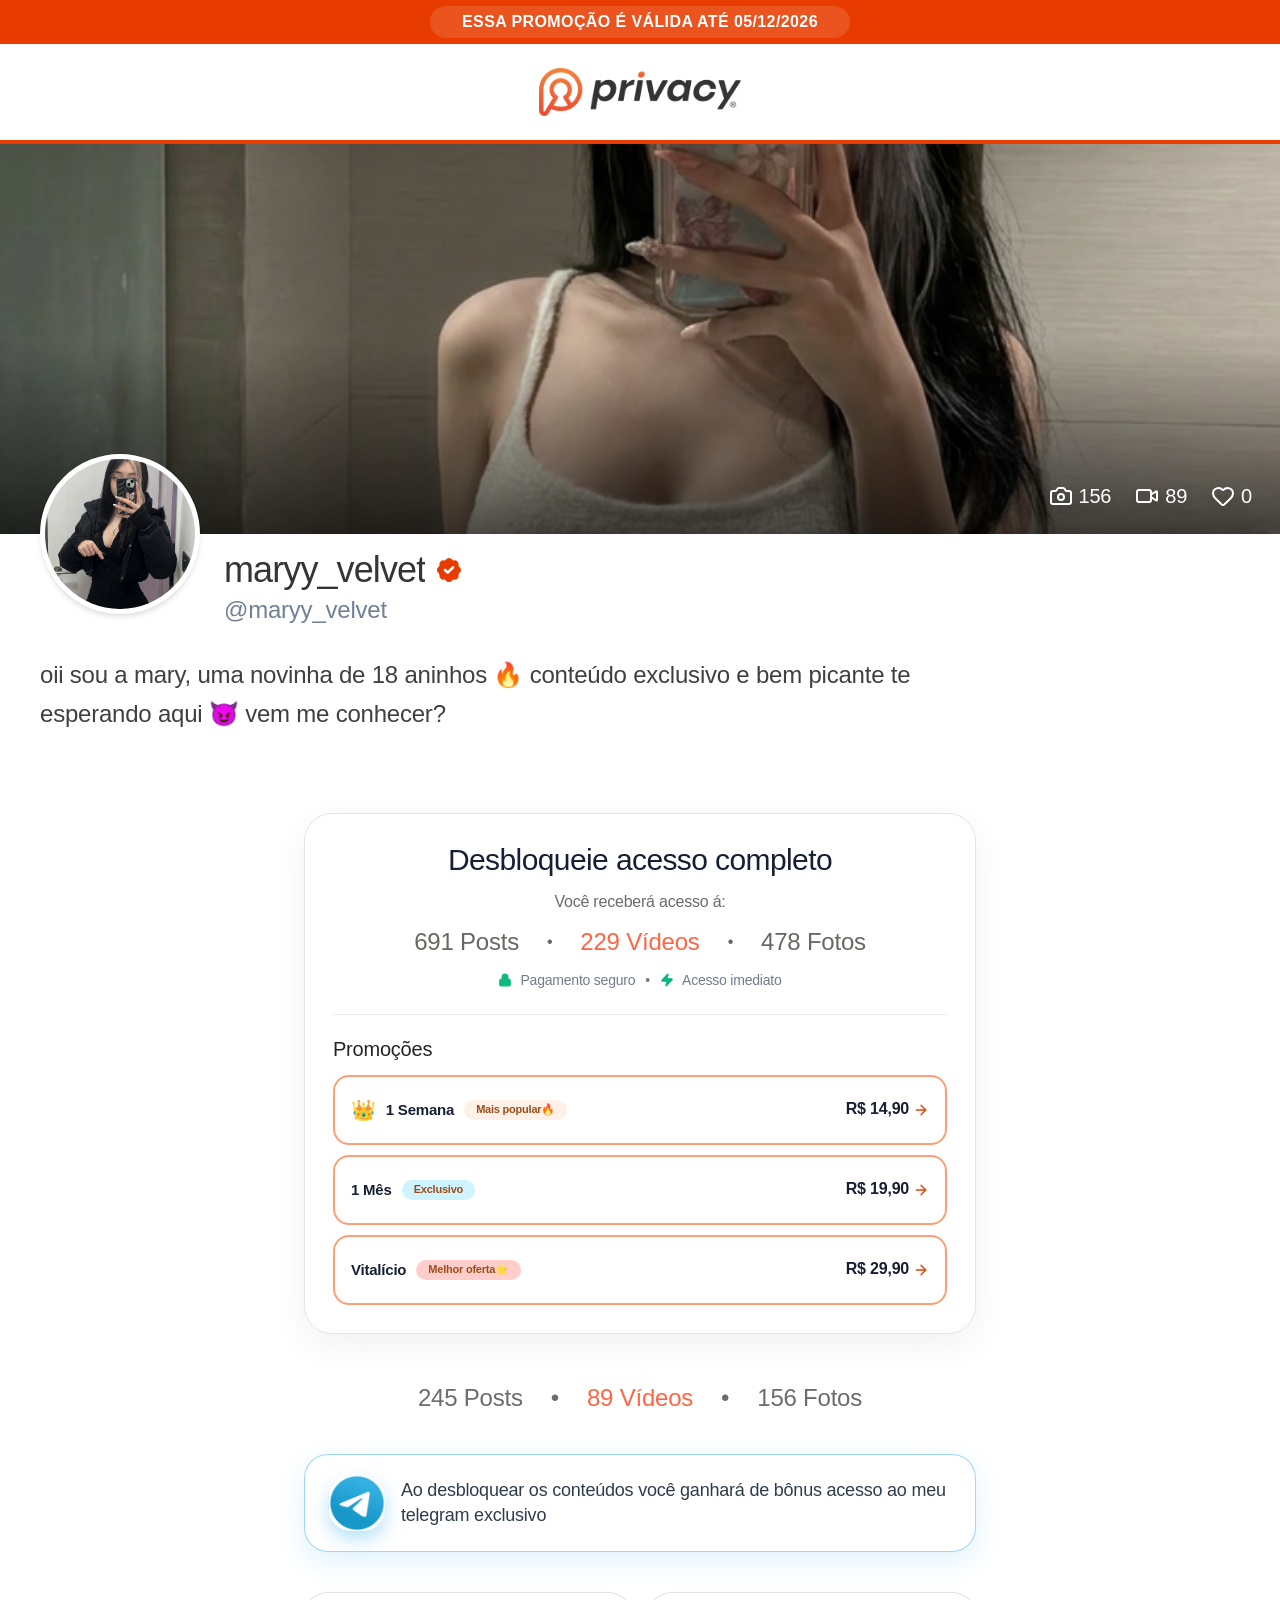
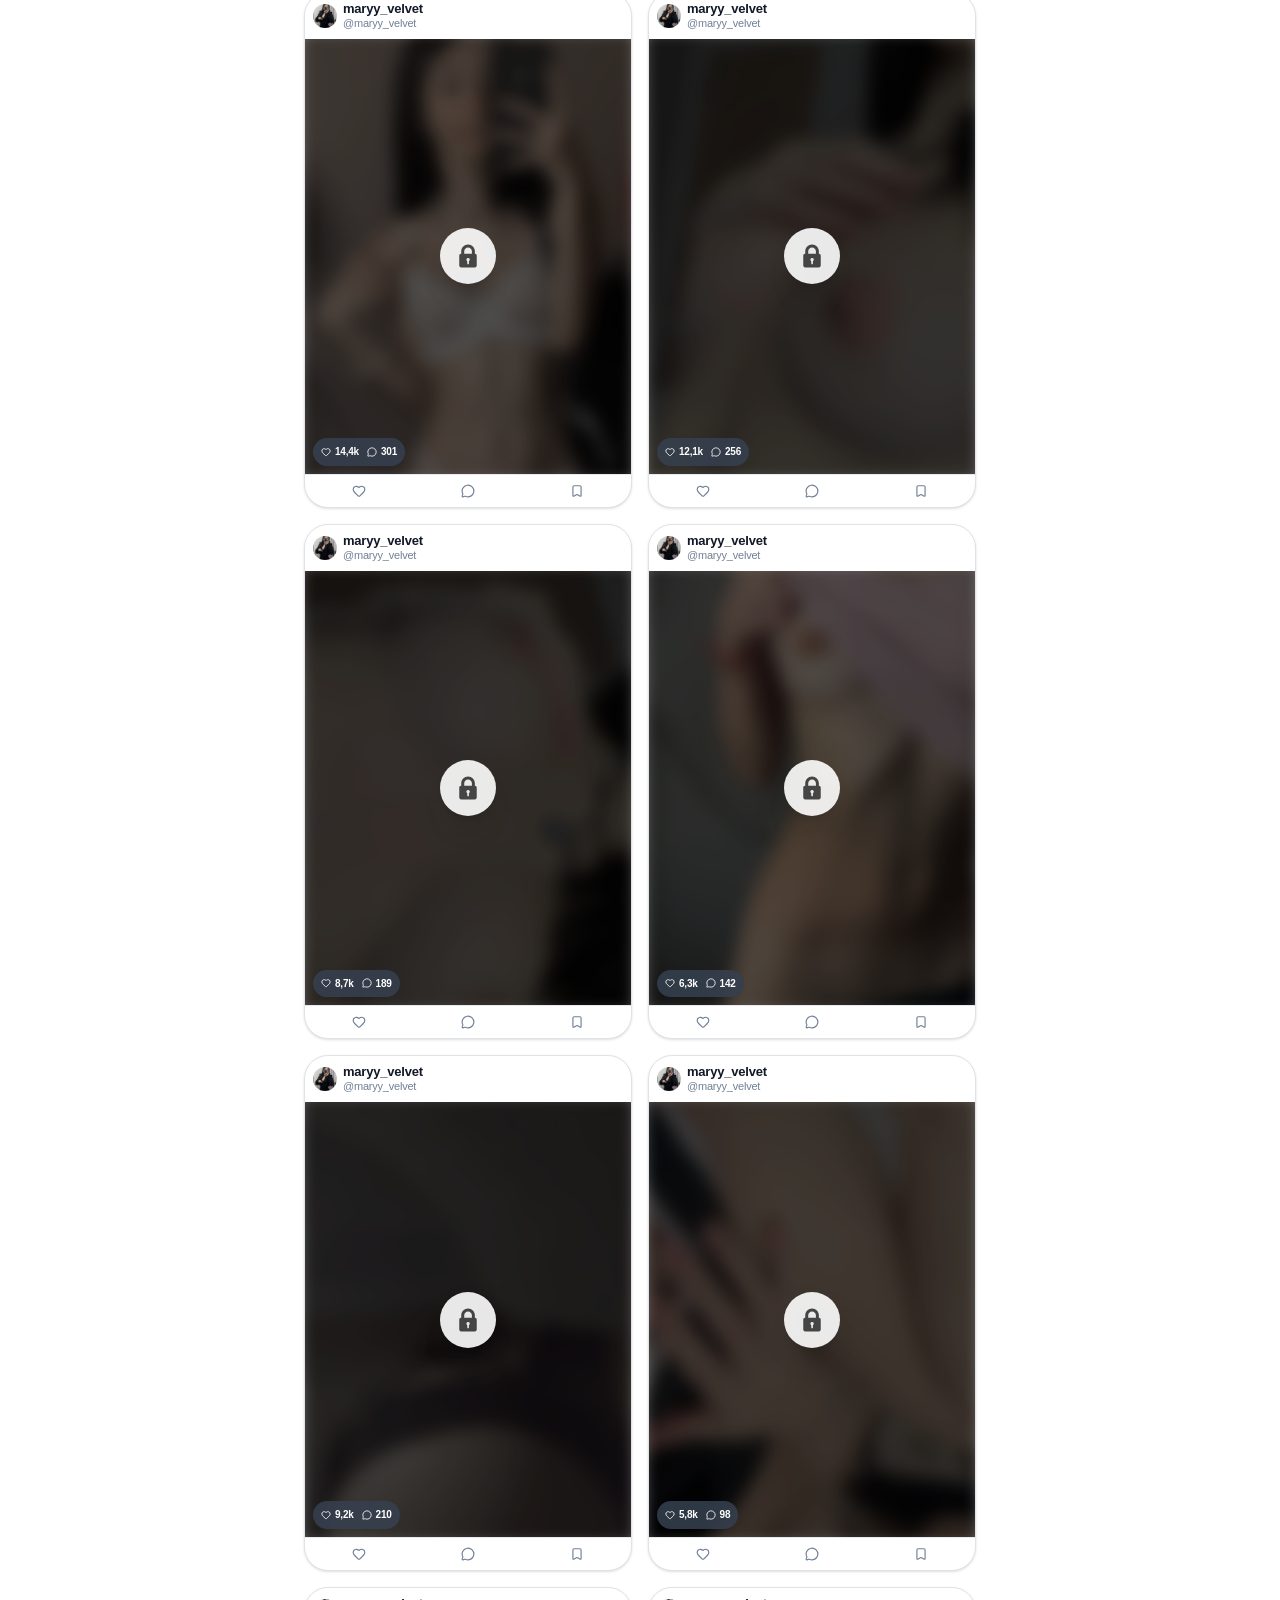
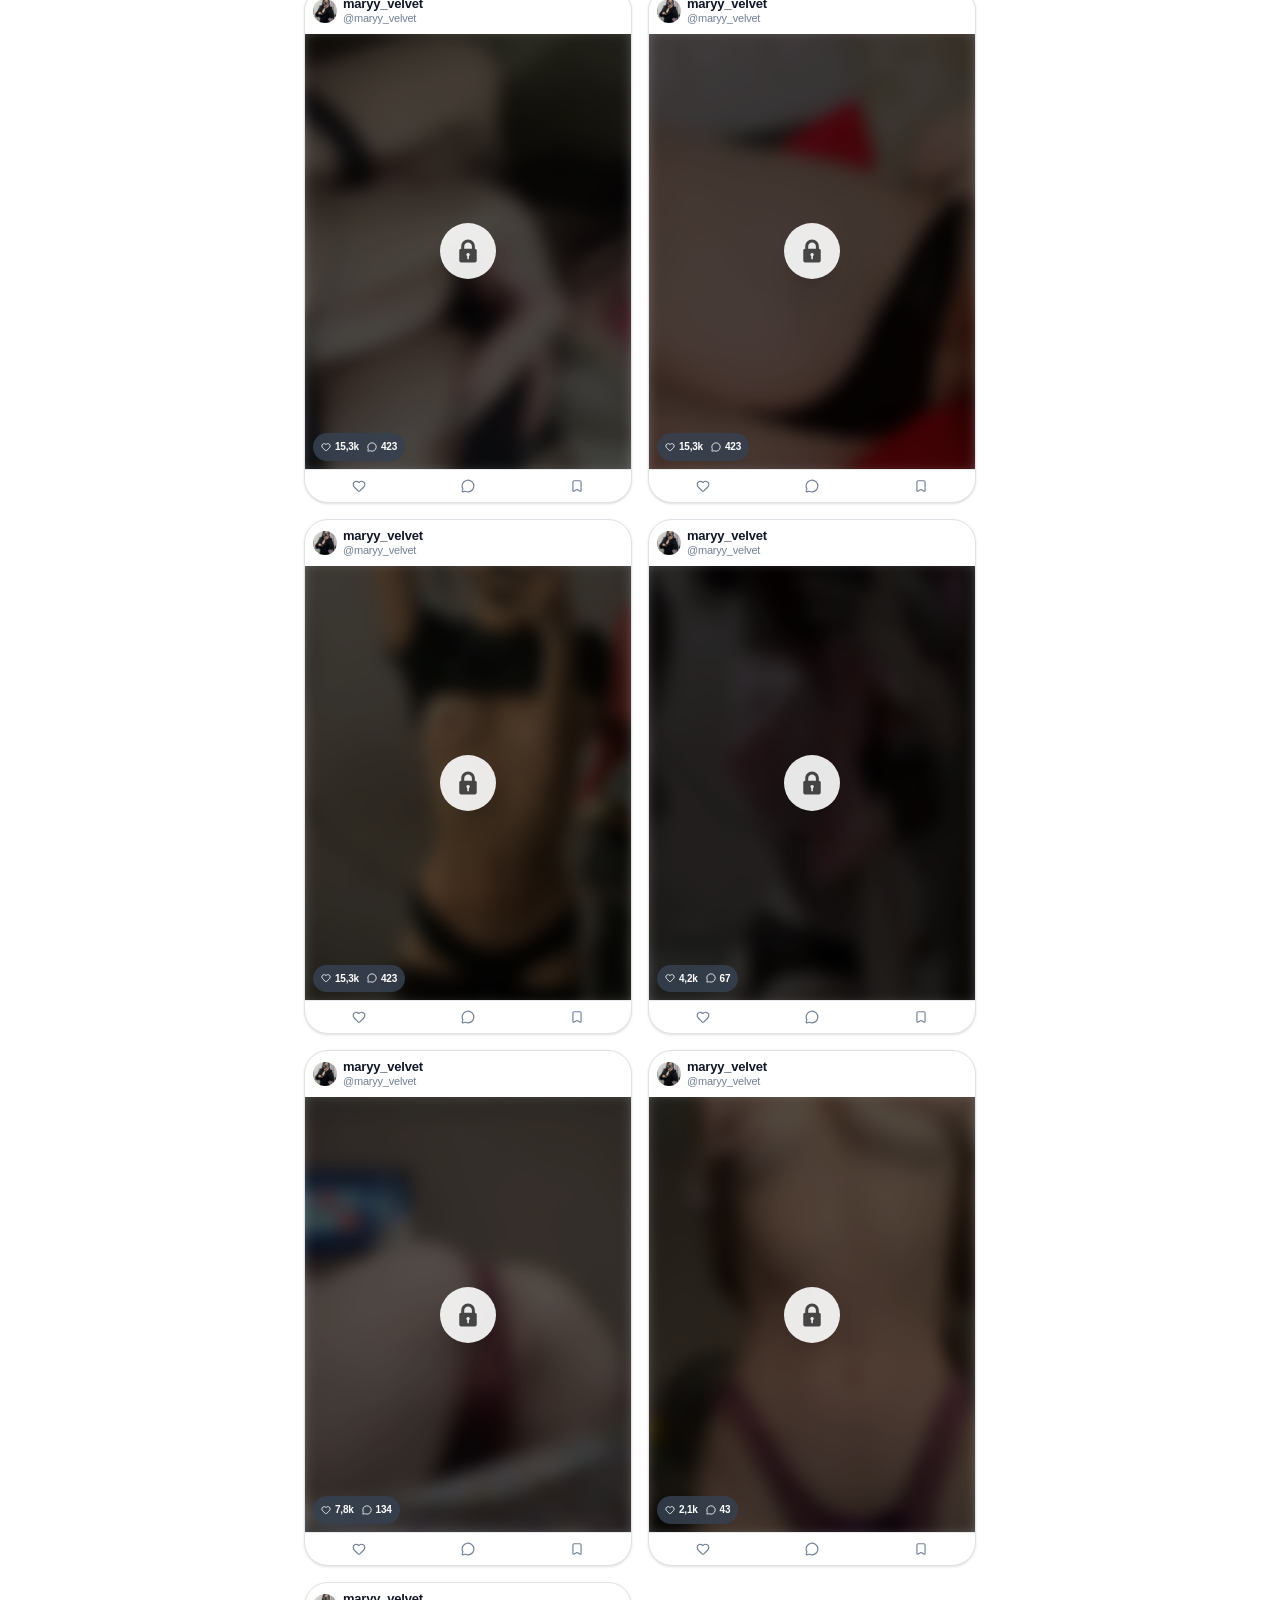
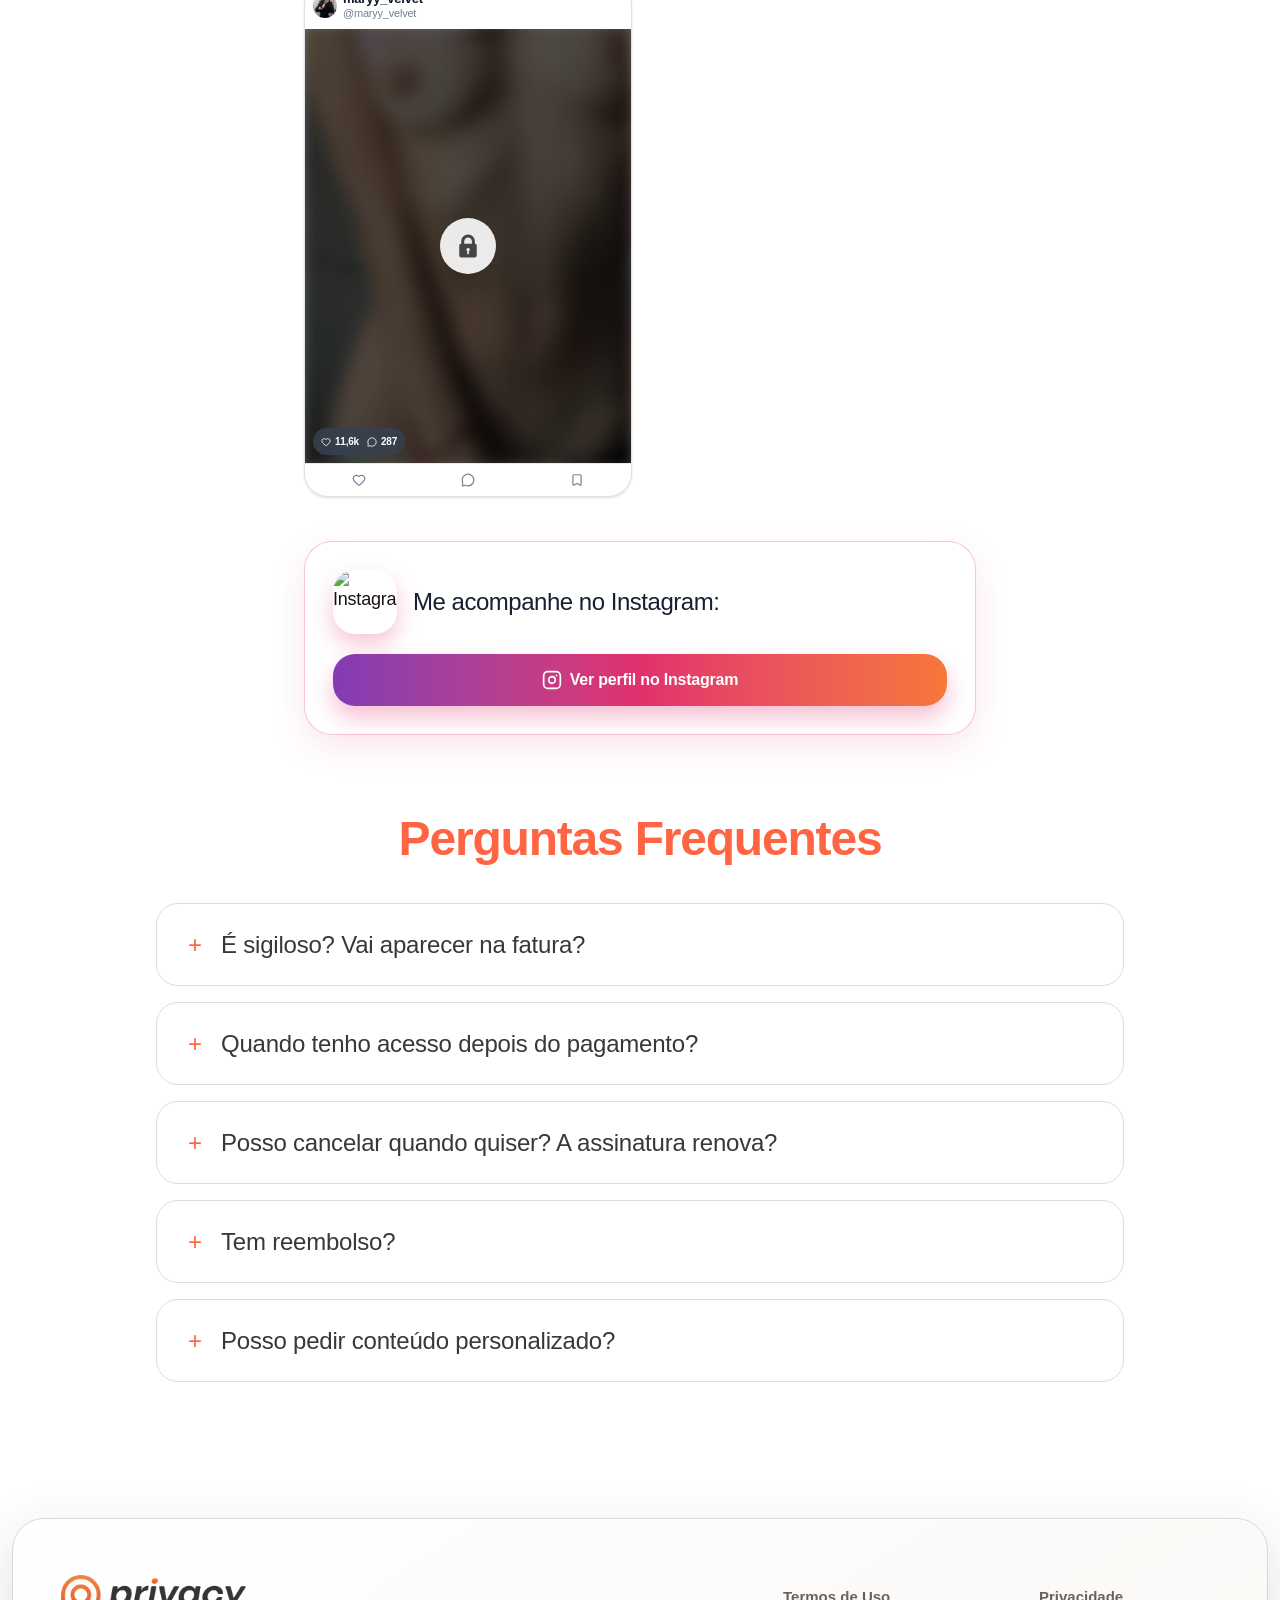
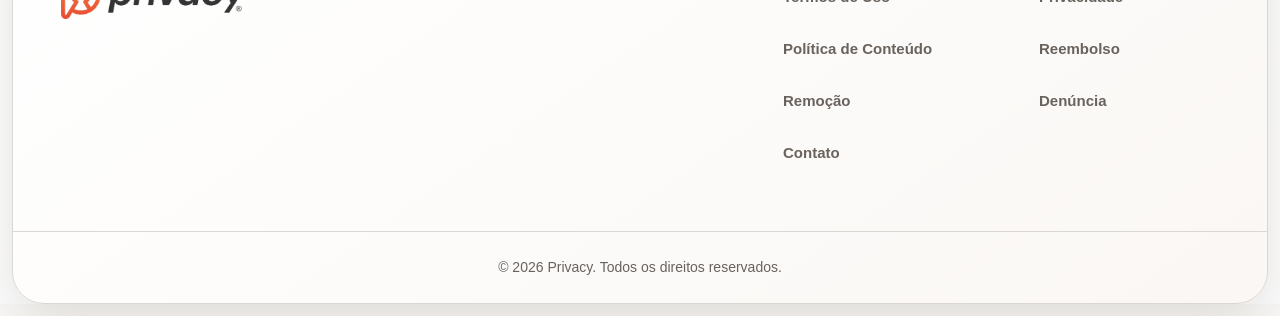
==== commit 24c0cbf2: "Fix" ====
--- a/index.html
+++ b/index.html
@@ -39,7 +39,20 @@
     <meta property="og:image" content="images/banner.png" />
     <link rel="icon" type="image/png" href="images/favicon.png" />
     <link rel="apple-touch-icon" href="images/favicon.png" />
-
+    <!-- Google tag (gtag.js) -->
+    <script
+      async
+      src="https://www.googletagmanager.com/gtag/js?id=G-CZCEKMJJW8"
+    ></script>
+    <script>
+      window.dataLayer = window.dataLayer || [];
+      function gtag() {
+        dataLayer.push(arguments);
+      }
+      gtag("js", new Date());
+
+      gtag("config", "G-CZCEKMJJW8");
+    </script>
     <script>
       !(function (f, b, e, v, n, t, s) {
         if (f.fbq) return;
@@ -852,15 +865,15 @@
       <header
         class="fixed inset-x-0 top-0 z-50 bg-white shadow-[0_8px_30px_rgba(63,43,30,0.08)]"
       >
-      <div
-  class="flex h-10 items-center justify-center bg-primary px-4 text-center text-white sm:h-11"
->
-  <span
-    class="rounded-full bg-white/12 px-5 py-1 text-xs font-black uppercase tracking-wide sm:px-8 sm:text-base"
-  >
-    Essa promoção é válida até <span id="dataPromocao"></span>
-  </span>
-</div>
+        <div
+          class="flex h-10 items-center justify-center bg-primary px-4 text-center text-white sm:h-11"
+        >
+          <span
+            class="rounded-full bg-white/12 px-5 py-1 text-xs font-black uppercase tracking-wide sm:px-8 sm:text-base"
+          >
+            Essa promoção é válida até <span id="dataPromocao"></span>
+          </span>
+        </div>
         <div
           class="relative mx-auto grid h-[74px] max-w-[90rem] items-center gap-2 px-3 sm:px-5 md:h-24 md:px-8 grid-cols-1"
         >
@@ -1436,14 +1449,10 @@
                   class="group relative block aspect-[3/4] w-full overflow-hidden bg-[#f1f1f1]"
                   onclick="abrirModal()"
                 >
-                  <video
+                <img
+                    src="images/conteudo/image5.jpeg"
                     class="h-full w-full object-cover"
-                    muted
-                    loop
-                    playsinline
-                  >
-                    <source src="images/conteudo/video1.mp4" type="video/mp4" />
-                  </video>
+                  />
                   <span
                     class="pointer-events-none absolute inset-0 z-10 grid place-items-center"
                   >
@@ -1568,14 +1577,10 @@
                   class="group relative block aspect-[3/4] w-full overflow-hidden bg-[#f1f1f1]"
                   onclick="abrirModal()"
                 >
-                  <video
+               <img
+                    src="images/conteudo/image6.jpeg"
                     class="h-full w-full object-cover"
-                    muted
-                    loop
-                    playsinline
-                  >
-                    <source src="images/conteudo/video2.mp4" type="video/mp4" />
-                  </video>
+                  />
                   <span
                     class="pointer-events-none absolute inset-0 z-10 grid place-items-center"
                   >
@@ -1700,14 +1705,10 @@
                   class="group relative block aspect-[3/4] w-full overflow-hidden bg-[#f1f1f1]"
                   onclick="abrirModal()"
                 >
-                  <video
+                  <img
+                    src="images/conteudo/image7.jpeg"
                     class="h-full w-full object-cover"
-                    muted
-                    loop
-                    playsinline
-                  >
-                    <source src="images/conteudo/video3.mp4" type="video/mp4" />
-                  </video>
+                  />
                   <span
                     class="pointer-events-none absolute inset-0 z-10 grid place-items-center"
                   >
@@ -1832,14 +1833,10 @@
                   class="group relative block aspect-[3/4] w-full overflow-hidden bg-[#f1f1f1]"
                   onclick="abrirModal()"
                 >
-                  <video
+               <img
+                    src="images/conteudo/image8.jpeg"
                     class="h-full w-full object-cover"
-                    muted
-                    loop
-                    playsinline
-                  >
-                    <source src="images/conteudo/video4.mp4" type="video/mp4" />
-                  </video>
+                  />
                   <span
                     class="pointer-events-none absolute inset-0 z-10 grid place-items-center"
                   >
@@ -1964,14 +1961,10 @@
                   class="group relative block aspect-[3/4] w-full overflow-hidden bg-[#f1f1f1]"
                   onclick="abrirModal()"
                 >
-                  <video
+                 <img
+                    src="images/conteudo/image9.jpeg"
                     class="h-full w-full object-cover"
-                    muted
-                    loop
-                    playsinline
-                  >
-                    <source src="images/conteudo/video5.mp4" type="video/mp4" />
-                  </video>
+                  />
                   <span
                     class="pointer-events-none absolute inset-0 z-10 grid place-items-center"
                   >
@@ -2096,14 +2089,10 @@
                   class="group relative block aspect-[3/4] w-full overflow-hidden bg-[#f1f1f1]"
                   onclick="abrirModal()"
                 >
-                  <video
+                 <img
+                    src="images/conteudo/image10.jpeg"
                     class="h-full w-full object-cover"
-                    muted
-                    loop
-                    playsinline
-                  >
-                    <source src="images/conteudo/video6.mp4" type="video/mp4" />
-                  </video>
+                  />
                   <span
                     class="pointer-events-none absolute inset-0 z-10 grid place-items-center"
                   >
@@ -2228,14 +2217,10 @@
                   class="group relative block aspect-[3/4] w-full overflow-hidden bg-[#f1f1f1]"
                   onclick="abrirModal()"
                 >
-                  <video
+                  <img
+                    src="images/conteudo/image11.jpeg"
                     class="h-full w-full object-cover"
-                    muted
-                    loop
-                    playsinline
-                  >
-                    <source src="images/conteudo/video7.mp4" type="video/mp4" />
-                  </video>
+                  />
                   <span
                     class="pointer-events-none absolute inset-0 z-10 grid place-items-center"
                   >
@@ -2332,7 +2317,258 @@
                   </button>
                 </div>
               </article>
-
+                 <article
+                class="overflow-hidden rounded-[1.5rem] border border-[#dfe3e8] bg-white shadow-sm"
+              >
+                <div class="flex items-center gap-1.5 px-2 py-2">
+                  <span
+                    class="relative h-6 w-6 shrink-0 overflow-hidden rounded-full bg-[#f2f2f2]"
+                  >
+                    <img
+                      src="images/perfil.png"
+                      class="absolute inset-0 h-full w-full object-cover"
+                    />
+                  </span>
+                  <div class="min-w-0 leading-tight">
+                    <strong
+                      class="block truncate text-[13px] font-bold text-[#111827]"
+                      >maryy_velvet</strong
+                    >
+                    <span class="block truncate text-[11px] text-[#718096]"
+                      >@maryy_velvet</span
+                    >
+                  </div>
+                </div>
+                <div
+                  class="group relative block aspect-[3/4] w-full overflow-hidden bg-[#f1f1f1]"
+                  onclick="abrirModal()"
+                >
+                  <img
+                    src="images/conteudo/image12.jpeg"
+                    class="h-full w-full object-cover"
+                  />
+                  <span
+                    class="pointer-events-none absolute inset-0 z-10 grid place-items-center"
+                  >
+                    <span
+                      class="grid h-12 w-12 place-items-center rounded-full bg-white/90 shadow-xl backdrop-blur-sm sm:h-14 sm:w-14"
+                    >
+                      <img
+                        alt=""
+                        class="h-5 w-5 opacity-70 sm:h-6 sm:w-6"
+                        src="images/preview-lock.svg"
+                      />
+                    </span>
+                  </span>
+                  <span
+                    class="pointer-events-none absolute bottom-2 left-2 z-20 inline-flex items-center gap-2 rounded-full bg-[#374151]/85 px-2 py-1.5 text-[10px] font-bold text-white backdrop-blur"
+                  >
+                    <span class="inline-flex items-center gap-1">
+                      <svg
+                        class="lucide lucide-heart h-2.5 w-2.5"
+                        fill="none"
+                        stroke="currentColor"
+                        stroke-width="2"
+                        viewBox="0 0 24 24"
+                      >
+                        <path
+                          d="M2 9.5a5.5 5.5 0 0 1 9.591-3.676.56.56 0 0 0 .818 0A5.49 5.49 0 0 1 22 9.5c0 2.29-1.5 4-3 5.5l-5.492 5.313a2 2 0 0 1-3 .019L5 15c-1.5-1.5-3-3.2-3-5.5"
+                        />
+                      </svg>
+                      15,3k
+                    </span>
+                    <span class="inline-flex items-center gap-1">
+                      <svg
+                        class="lucide lucide-message-circle h-2.5 w-2.5"
+                        fill="none"
+                        stroke="currentColor"
+                        stroke-width="2"
+                        viewBox="0 0 24 24"
+                      >
+                        <path
+                          d="M2.992 16.342a2 2 0 0 1 .094 1.167l-1.065 3.29a1 1 0 0 0 1.236 1.168l3.413-.998a2 2 0 0 1 1.099.092 10 10 0 1 0-4.777-4.719"
+                        />
+                      </svg>
+                      423
+                    </span>
+                  </span>
+                </div>
+                <div
+                  class="grid grid-cols-3 border-t border-[#e6e9ed] text-[#718096]"
+                >
+                  <button
+                    class="grid min-h-8 place-items-center transition hover:bg-[#f7f7f7] active:scale-95"
+                  >
+                    <svg
+                      class="lucide lucide-heart h-3.5 w-3.5"
+                      fill="none"
+                      stroke="currentColor"
+                      stroke-width="2"
+                      viewBox="0 0 24 24"
+                    >
+                      <path
+                        d="M2 9.5a5.5 5.5 0 0 1 9.591-3.676.56.56 0 0 0 .818 0A5.49 5.49 0 0 1 22 9.5c0 2.29-1.5 4-3 5.5l-5.492 5.313a2 2 0 0 1-3 .019L5 15c-1.5-1.5-3-3.2-3-5.5"
+                      />
+                    </svg>
+                  </button>
+                  <button
+                    class="grid min-h-8 place-items-center hover:bg-[#f7f7f7]"
+                  >
+                    <svg
+                      class="lucide lucide-message-circle h-3.5 w-3.5"
+                      fill="none"
+                      stroke="currentColor"
+                      stroke-width="2"
+                      viewBox="0 0 24 24"
+                    >
+                      <path
+                        d="M2.992 16.342a2 2 0 0 1 .094 1.167l-1.065 3.29a1 1 0 0 0 1.236 1.168l3.413-.998a2 2 0 0 1 1.099.092 10 10 0 1 0-4.777-4.719"
+                      />
+                    </svg>
+                  </button>
+                  <button
+                    class="grid min-h-8 place-items-center hover:bg-[#f7f7f7]"
+                  >
+                    <svg
+                      class="lucide lucide-bookmark h-3.5 w-3.5"
+                      fill="none"
+                      stroke="currentColor"
+                      stroke-width="2"
+                      viewBox="0 0 24 24"
+                    >
+                      <path
+                        d="M17 3a2 2 0 0 1 2 2v15a1 1 0 0 1-1.496.868l-4.512-2.578a2 2 0 0 0-1.984 0l-4.512 2.578A1 1 0 0 1 5 20V5a2 2 0 0 1 2-2z"
+                      />
+                    </svg>
+                  </button>
+                </div>
+              </article>
+   <article
+                class="overflow-hidden rounded-[1.5rem] border border-[#dfe3e8] bg-white shadow-sm"
+              >
+                <div class="flex items-center gap-1.5 px-2 py-2">
+                  <span
+                    class="relative h-6 w-6 shrink-0 overflow-hidden rounded-full bg-[#f2f2f2]"
+                  >
+                    <img
+                      src="images/perfil.png"
+                      class="absolute inset-0 h-full w-full object-cover"
+                    />
+                  </span>
+                  <div class="min-w-0 leading-tight">
+                    <strong
+                      class="block truncate text-[13px] font-bold text-[#111827]"
+                      >maryy_velvet</strong
+                    >
+                    <span class="block truncate text-[11px] text-[#718096]"
+                      >@maryy_velvet</span
+                    >
+                  </div>
+                </div>
+                <div
+                  class="group relative block aspect-[3/4] w-full overflow-hidden bg-[#f1f1f1]"
+                  onclick="abrirModal()"
+                >
+                  <img
+                    src="images/conteudo/image13.jpeg"
+                    class="h-full w-full object-cover"
+                  />
+                  <span
+                    class="pointer-events-none absolute inset-0 z-10 grid place-items-center"
+                  >
+                    <span
+                      class="grid h-12 w-12 place-items-center rounded-full bg-white/90 shadow-xl backdrop-blur-sm sm:h-14 sm:w-14"
+                    >
+                      <img
+                        alt=""
+                        class="h-5 w-5 opacity-70 sm:h-6 sm:w-6"
+                        src="images/preview-lock.svg"
+                      />
+                    </span>
+                  </span>
+                  <span
+                    class="pointer-events-none absolute bottom-2 left-2 z-20 inline-flex items-center gap-2 rounded-full bg-[#374151]/85 px-2 py-1.5 text-[10px] font-bold text-white backdrop-blur"
+                  >
+                    <span class="inline-flex items-center gap-1">
+                      <svg
+                        class="lucide lucide-heart h-2.5 w-2.5"
+                        fill="none"
+                        stroke="currentColor"
+                        stroke-width="2"
+                        viewBox="0 0 24 24"
+                      >
+                        <path
+                          d="M2 9.5a5.5 5.5 0 0 1 9.591-3.676.56.56 0 0 0 .818 0A5.49 5.49 0 0 1 22 9.5c0 2.29-1.5 4-3 5.5l-5.492 5.313a2 2 0 0 1-3 .019L5 15c-1.5-1.5-3-3.2-3-5.5"
+                        />
+                      </svg>
+                      15,3k
+                    </span>
+                    <span class="inline-flex items-center gap-1">
+                      <svg
+                        class="lucide lucide-message-circle h-2.5 w-2.5"
+                        fill="none"
+                        stroke="currentColor"
+                        stroke-width="2"
+                        viewBox="0 0 24 24"
+                      >
+                        <path
+                          d="M2.992 16.342a2 2 0 0 1 .094 1.167l-1.065 3.29a1 1 0 0 0 1.236 1.168l3.413-.998a2 2 0 0 1 1.099.092 10 10 0 1 0-4.777-4.719"
+                        />
+                      </svg>
+                      423
+                    </span>
+                  </span>
+                </div>
+                <div
+                  class="grid grid-cols-3 border-t border-[#e6e9ed] text-[#718096]"
+                >
+                  <button
+                    class="grid min-h-8 place-items-center transition hover:bg-[#f7f7f7] active:scale-95"
+                  >
+                    <svg
+                      class="lucide lucide-heart h-3.5 w-3.5"
+                      fill="none"
+                      stroke="currentColor"
+                      stroke-width="2"
+                      viewBox="0 0 24 24"
+                    >
+                      <path
+                        d="M2 9.5a5.5 5.5 0 0 1 9.591-3.676.56.56 0 0 0 .818 0A5.49 5.49 0 0 1 22 9.5c0 2.29-1.5 4-3 5.5l-5.492 5.313a2 2 0 0 1-3 .019L5 15c-1.5-1.5-3-3.2-3-5.5"
+                      />
+                    </svg>
+                  </button>
+                  <button
+                    class="grid min-h-8 place-items-center hover:bg-[#f7f7f7]"
+                  >
+                    <svg
+                      class="lucide lucide-message-circle h-3.5 w-3.5"
+                      fill="none"
+                      stroke="currentColor"
+                      stroke-width="2"
+                      viewBox="0 0 24 24"
+                    >
+                      <path
+                        d="M2.992 16.342a2 2 0 0 1 .094 1.167l-1.065 3.29a1 1 0 0 0 1.236 1.168l3.413-.998a2 2 0 0 1 1.099.092 10 10 0 1 0-4.777-4.719"
+                      />
+                    </svg>
+                  </button>
+                  <button
+                    class="grid min-h-8 place-items-center hover:bg-[#f7f7f7]"
+                  >
+                    <svg
+                      class="lucide lucide-bookmark h-3.5 w-3.5"
+                      fill="none"
+                      stroke="currentColor"
+                      stroke-width="2"
+                      viewBox="0 0 24 24"
+                    >
+                      <path
+                        d="M17 3a2 2 0 0 1 2 2v15a1 1 0 0 1-1.496.868l-4.512-2.578a2 2 0 0 0-1.984 0l-4.512 2.578A1 1 0 0 1 5 20V5a2 2 0 0 1 2-2z"
+                      />
+                    </svg>
+                  </button>
+                </div>
+              </article>
               <!-- IMAGEM 1 -->
               <article
                 class="overflow-hidden rounded-[1.5rem] border border-[#dfe3e8] bg-white shadow-sm"
@@ -3116,37 +3352,37 @@
             class="grid grid-cols-2 gap-x-5 gap-y-2 sm:gap-x-10 lg:justify-self-end lg:gap-x-16"
           >
             <a
-              href="/termos"
+              href="https://privacy.com.br/termos"
               class="flex min-h-11 items-center rounded-xl px-3 text-sm font-semibold leading-snug text-muted-foreground transition-colors hover:bg-muted hover:text-foreground sm:min-w-48 sm:text-[15px]"
               >Termos de Uso</a
             >
             <a
-              href="/privacidade"
+              href="https://privacy.com.br/privacidade"
               class="flex min-h-11 items-center rounded-xl px-3 text-sm font-semibold leading-snug text-muted-foreground transition-colors hover:bg-muted hover:text-foreground sm:min-w-48 sm:text-[15px]"
               >Privacidade</a
             >
             <a
-              href="/politica-conteudo"
+              href="https://privacy.com.br/termos"
               class="flex min-h-11 items-center rounded-xl px-3 text-sm font-semibold leading-snug text-muted-foreground transition-colors hover:bg-muted hover:text-foreground sm:min-w-48 sm:text-[15px]"
               >Política de Conteúdo</a
             >
             <a
-              href="/reembolso"
+              href="https://privacy.com.br/politicaDeReclamacoes"
               class="flex min-h-11 items-center rounded-xl px-3 text-sm font-semibold leading-snug text-muted-foreground transition-colors hover:bg-muted hover:text-foreground sm:min-w-48 sm:text-[15px]"
               >Reembolso</a
             >
             <a
-              href="/remocao"
+              href="https://privacy.com.br/politicaPLDAML"
               class="flex min-h-11 items-center rounded-xl px-3 text-sm font-semibold leading-snug text-muted-foreground transition-colors hover:bg-muted hover:text-foreground sm:min-w-48 sm:text-[15px]"
               >Remoção</a
             >
             <a
-              href="/denuncia"
+              href="https://privacy.com.br/dmca"
               class="flex min-h-11 items-center rounded-xl px-3 text-sm font-semibold leading-snug text-muted-foreground transition-colors hover:bg-muted hover:text-foreground sm:min-w-48 sm:text-[15px]"
               >Denúncia</a
             >
             <a
-              href="/contato"
+              href="https://privacy.com.br/contato"
               class="flex min-h-11 items-center rounded-xl px-3 text-sm font-semibold leading-snug text-muted-foreground transition-colors hover:bg-muted hover:text-foreground sm:min-w-48 sm:text-[15px]"
               >Contato</a
             >
@@ -3471,18 +3707,18 @@
     <!-- SCRIPT -->
     <!-- ============================================================ -->
     <script>
-  function atualizarDataPromocao() {
-    const hoje = new Date();
-
-    const dia = String(hoje.getDate()).padStart(2, "0");
-    const mes = String(hoje.getMonth() + 1).padStart(2, "0");
-    const ano = hoje.getFullYear();
-
-    document.getElementById("dataPromocao").textContent =
-      `${dia}/${mes}/${ano}`;
-  }
-
-  atualizarDataPromocao();
+      function atualizarDataPromocao() {
+        const hoje = new Date();
+
+        const dia = String(hoje.getDate()).padStart(2, "0");
+        const mes = String(hoje.getMonth() + 1).padStart(2, "0");
+        const ano = hoje.getFullYear();
+
+        document.getElementById("dataPromocao").textContent =
+          `${dia}/${mes}/${ano}`;
+      }
+
+      atualizarDataPromocao();
       // ===== FAQ TOGGLE =====
       function toggleFAQ(button) {
         const isExpanded = button.getAttribute("aria-expanded") === "true";
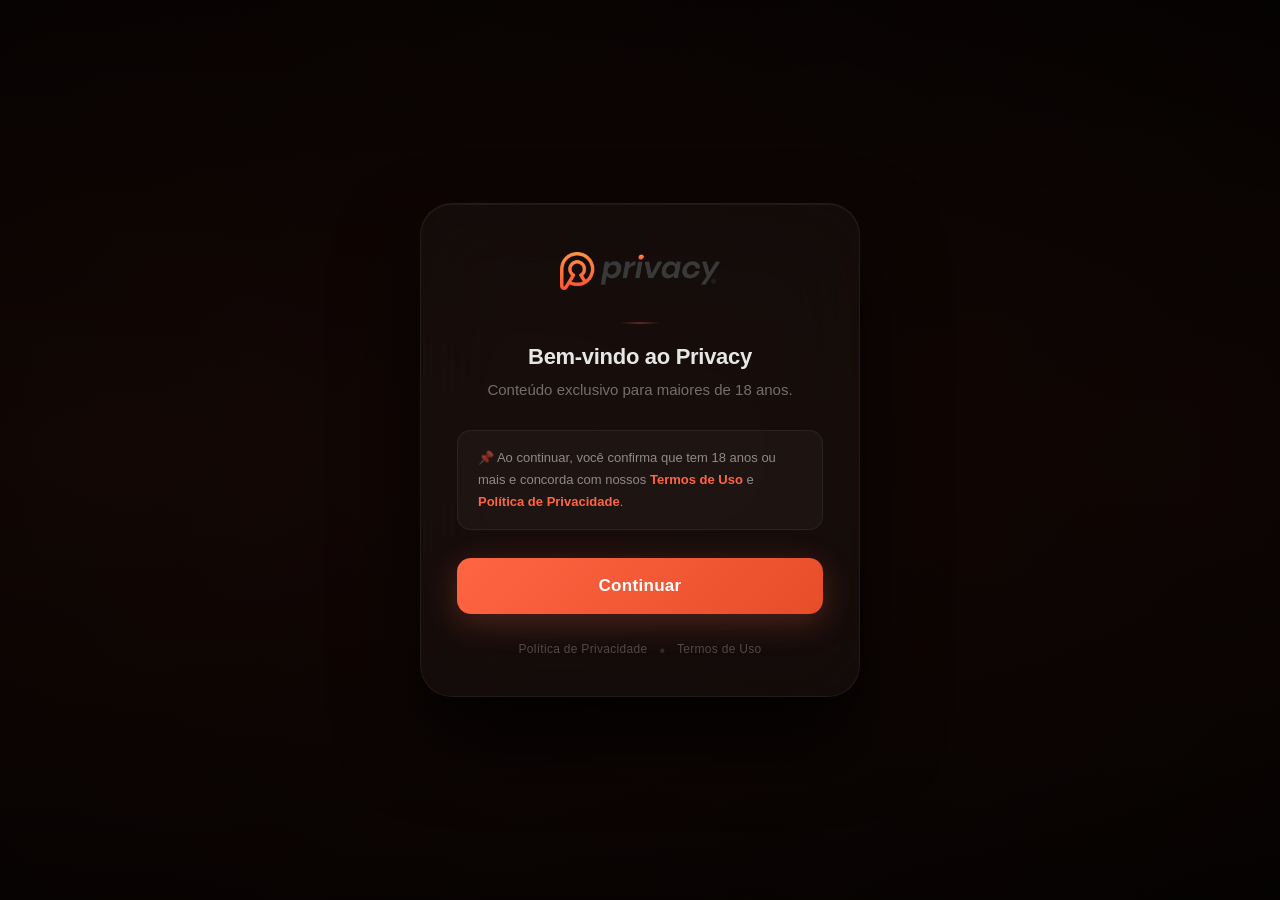
==== commit 30c7bef0: "fix routes" ====
--- a/index.html
+++ b/index.html
@@ -6,181 +6,92 @@
       name="viewport"
       content="width=device-width, initial-scale=1, viewport-fit=cover"
     />
-    <link rel="preload" as="image" href="images/famaflix-logo-Bs6A6sf0.png" />
-    <link rel="preload" as="image" href="images/telegram-icon.png" />
-    <link
-      rel="preload"
-      as="image"
-      href="https://static.cdninstagram.com/rsrc.php/v4/yD/r/R0fBIMurK8v.png"
-    />
-    <link
-      rel="stylesheet"
-      href="css/styles-BTGLTqgG.css"
-      data-precedence="default"
-    />
-    <title>maryy_velvet — Privacy</title>
-    <meta name="twitter:title" content="Privacy" />
-    <meta
-      property="og:description"
-      content="Compre uma única vez e tenha acesso completo à galeria dos seus criadores favoritos. Sem assinatura mensal."
-    />
-    <meta
-      name="twitter:description"
-      content="Compre uma única vez e tenha acesso completo à galeria dos seus criadores favoritos. Sem assinatura mensal."
-    />
-    <meta name="twitter:image" content="images/banner.png" />
+    <title>maryy_velvet - Conteúdo Exclusivo</title>
+    
+    <!-- Meta Tags para SEO e Ads -->
+    <meta name="description" content="Conteúdo exclusivo e criativo para maiores de 18 anos. Entretenimento premium com qualidade." />
+    <meta property="og:title" content="maryy_velvet - Conteúdo Exclusivo" />
+    <meta property="og:description" content="Conteúdo exclusivo e criativo para maiores de 18 anos." />
+    <meta property="og:image" content="images/banner.png" />
     <meta name="twitter:card" content="summary_large_image" />
-    <meta property="og:type" content="website" />
-    <meta
-      name="description"
-      content="Olá, sou a Mary Velvet. 🔥 Conteúdo exclusivo e picante para você se divertir. Venha me conhecer! 😈"
-    />
-    <meta property="og:title" content="maryy_velvet — Privacy" />
-    <meta property="og:image" content="images/banner.png" />
+    
+    <!-- Favicon -->
     <link rel="icon" type="image/png" href="images/favicon.png" />
     <link rel="apple-touch-icon" href="images/favicon.png" />
-    <!-- Google tag (gtag.js) -->
-    <script
-      async
-      src="https://www.googletagmanager.com/gtag/js?id=G-CZCEKMJJW8"
-    ></script>
-    <script>
-      window.dataLayer = window.dataLayer || [];
-      function gtag() {
-        dataLayer.push(arguments);
-      }
-      gtag("js", new Date());
-
-      gtag("config", "G-CZCEKMJJW8");
-    </script>
-    <script>
-      !(function (f, b, e, v, n, t, s) {
-        if (f.fbq) return;
-        n = f.fbq = function () {
-          n.callMethod
-            ? n.callMethod.apply(n, arguments)
-            : n.queue.push(arguments);
-        };
-        if (!f._fbq) f._fbq = n;
-        n.push = n;
-        n.loaded = !0;
-        n.version = "2.0";
-        n.queue = [];
-        t = b.createElement(e);
-        t.async = !0;
-        t.src = v;
-        s = b.getElementsByTagName(e)[0];
-        s.parentNode.insertBefore(t, s);
-      })(
-        window,
-        document,
-        "script",
-        "https://connect.facebook.net/en_US/fbevents.js",
-      );
-      fbq("init", "1363457548679560");
-      fbq("track", "PageView");
-    </script>
-    <noscript
-      ><img
-        height="1"
-        width="1"
-        style="display: none"
-        src="https://www.facebook.com/tr?id=1363457548679560&ev=PageView&noscript=1"
-    /></noscript>
+
+    <!-- Preload do logo -->
+    <link rel="preload" as="image" href="images/famaflix-logo-Bs6A6sf0.png" />
 
     <style>
-      /* ===== BORRA VÍDEOS E IMAGENS ===== */
-      .group video,
-      .group img {
-        filter: blur(8px) brightness(0.4) !important;
-        -webkit-filter: blur(8px) brightness(0.4) !important;
-        transition: filter 0.5s ease;
-        transform: scale(1.05);
-      }
-
-      /* ===== CONTEÚDO LIBERADO (SEM BLUR) ===== */
-      .group.conteudo-liberado video,
-      .group.conteudo-liberado img {
-        filter: blur(0px) brightness(1) !important;
-        -webkit-filter: blur(0px) brightness(1) !important;
-        transform: scale(1);
-      }
-
-      .group .grid.h-12.w-12 img,
-      .group .grid.h-12.w-12 svg {
-        filter: none !important;
-        -webkit-filter: none !important;
-        transform: none !important;
-      }
-
-      .group .pointer-events-none.absolute.inset-0.z-10 {
-        background: rgba(0, 0, 0, 0.2) !important;
-      }
-
-      .group.conteudo-liberado .pointer-events-none.absolute.inset-0.z-10 {
-        display: none !important;
-      }
-
-      .group .absolute.bottom-2.left-2.z-20 {
-        z-index: 20 !important;
-      }
-
-      .group:hover video,
-      .group:hover img {
-        filter: blur(8px) brightness(0.3) !important;
-        -webkit-filter: blur(8px) brightness(0.3) !important;
-      }
-
-      .group.conteudo-liberado:hover video,
-      .group.conteudo-liberado:hover img {
-        filter: blur(0px) brightness(1) !important;
-        -webkit-filter: blur(0px) brightness(1) !important;
-      }
-
-      /* ===== MODAL DE COMPRA ===== */
-      .modal-compra {
-        display: none;
-        position: fixed;
-        inset: 0;
-        z-index: 99999;
-        background: rgba(0, 0, 0, 0.7);
-        backdrop-filter: blur(8px);
-        padding: 20px;
+      /* ===== RESET ===== */
+      * {
+        margin: 0;
+        padding: 0;
+        box-sizing: border-box;
+      }
+
+      body {
+        font-family: -apple-system, BlinkMacSystemFont, "Segoe UI", Roboto, 
+                     "Helvetica Neue", Arial, sans-serif;
+        min-height: 100vh;
+        display: flex;
         align-items: center;
         justify-content: center;
-        animation: fadeInModal 0.3s ease;
-      }
-
-      .modal-compra.active {
-        display: flex;
-      }
-
-      .modal-compra-content {
-        background: white;
-        border-radius: 24px;
+        background: #000000;
+        padding: 20px;
+        position: relative;
+        overflow: hidden;
+      }
+
+      /* ===== EFEITO DE FUNDO SUTIL ===== */
+      body::before {
+        content: '';
+        position: fixed;
+        top: -50%;
+        left: -50%;
+        width: 200%;
+        height: 200%;
+        background: 
+          radial-gradient(ellipse at 30% 50%, rgba(255, 101, 66, 0.06) 0%, transparent 60%),
+          radial-gradient(ellipse at 70% 50%, rgba(255, 101, 66, 0.04) 0%, transparent 60%);
+        animation: backgroundPulse 8s ease-in-out infinite alternate;
+        z-index: 0;
+      }
+
+      @keyframes backgroundPulse {
+        0% {
+          opacity: 0.5;
+          transform: scale(1) rotate(0deg);
+        }
+        100% {
+          opacity: 1;
+          transform: scale(1.05) rotate(2deg);
+        }
+      }
+
+      /* ===== CARD PRINCIPAL ===== */
+      .age-verification {
+        position: relative;
+        z-index: 1;
         max-width: 440px;
         width: 100%;
-        max-height: 90vh;
-        overflow-y: auto;
-        padding: 32px 28px 28px;
-        animation: slideUpModal 0.4s ease;
-        position: relative;
-        box-shadow: 0 30px 80px rgba(0, 0, 0, 0.3);
-      }
-
-      @keyframes fadeInModal {
+        background: rgba(255, 255, 255, 0.03);
+        backdrop-filter: blur(40px);
+        -webkit-backdrop-filter: blur(40px);
+        border: 1px solid rgba(255, 255, 255, 0.06);
+        border-radius: 32px;
+        padding: 48px 36px 36px;
+        text-align: center;
+        animation: fadeInUp 0.8s ease;
+        box-shadow: 
+          0 40px 80px rgba(0, 0, 0, 0.8),
+          inset 0 1px 0 rgba(255, 255, 255, 0.05);
+      }
+
+      @keyframes fadeInUp {
         from {
           opacity: 0;
-        }
-        to {
-          opacity: 1;
-        }
-      }
-
-      @keyframes slideUpModal {
-        from {
-          opacity: 0;
-          transform: translateY(30px) scale(0.95);
+          transform: translateY(40px) scale(0.96);
         }
         to {
           opacity: 1;
@@ -188,4108 +99,246 @@
         }
       }
 
-      .modal-compra-close {
-        position: absolute;
-        top: 12px;
-        right: 12px;
-        width: 36px;
-        height: 36px;
-        border-radius: 50%;
-        border: none;
-        background: #f3f4f6;
-        font-size: 20px;
-        cursor: pointer;
-        transition: 0.2s;
-        display: flex;
-        align-items: center;
-        justify-content: center;
-        color: #4b5563;
-      }
-
-      .modal-compra-close:hover {
-        background: #e5e7eb;
-        transform: rotate(90deg);
-      }
-
-      .modal-compra-avatar {
-        width: 64px;
-        height: 64px;
-        border-radius: 50%;
-        object-fit: cover;
-        margin: 0 auto 12px;
+      /* ===== LOGO ===== */
+      .age-logo {
+        width: 160px;
+        height: auto;
+        margin-bottom: 32px;
         display: block;
-        border: 3px solid #ff6542;
-        box-shadow: 0 8px 24px rgba(255, 101, 66, 0.25);
-      }
-
-      .modal-compra-title {
-        text-align: center;
+        margin-left: auto;
+        margin-right: auto;
+        filter: brightness(1.1);
+        transition: filter 0.3s ease;
+      }
+
+      .age-logo:hover {
+        filter: brightness(1.2);
+      }
+
+      /* ===== TÍTULO ===== */
+      .age-title {
         font-size: 22px;
-        font-weight: 700;
-        color: #1a1a1a;
-        margin-bottom: 4px;
-      }
-
-      .modal-compra-sub {
-        text-align: center;
-        color: #6b7280;
-        font-size: 14px;
-        margin-bottom: 16px;
-      }
-
-      .modal-compra-price-box {
-        background: #f8f9fa;
-        border-radius: 12px;
-        padding: 16px;
-        margin-bottom: 16px;
-        text-align: center;
-      }
-
-      .modal-compra-price-box .price {
-        font-size: 32px;
-        font-weight: 800;
+        font-weight: 600;
+        color: rgba(255, 255, 255, 0.9);
+        margin-bottom: 8px;
+        letter-spacing: -0.3px;
+      }
+
+      .age-subtitle {
+        font-size: 15px;
+        color: rgba(255, 255, 255, 0.4);
+        margin-bottom: 28px;
+        line-height: 1.6;
+        font-weight: 400;
+      }
+
+      /* ===== AVISO ===== */
+      .age-warning {
+        background: rgba(255, 255, 255, 0.03);
+        border: 1px solid rgba(255, 255, 255, 0.06);
+        border-radius: 14px;
+        padding: 16px 20px;
+        margin-bottom: 28px;
+        text-align: left;
+      }
+
+      .age-warning p {
+        color: rgba(255, 255, 255, 0.5);
+        font-size: 13px;
+        line-height: 1.7;
+      }
+
+      .age-warning strong {
         color: #ff6542;
-      }
-
-      .modal-compra-price-box .label {
-        font-size: 13px;
-        color: #666;
-        display: block;
-        margin-top: 2px;
-      }
-
-      .modal-compra-plans {
-        display: flex;
-        flex-direction: column;
-        gap: 10px;
-        margin: 12px 0 16px;
-      }
-
-      .modal-compra-plan {
-        display: flex;
-        justify-content: space-between;
-        align-items: center;
-        padding: 14px 16px;
-        background: white;
-        border: 2px solid #e8e8e8;
-        border-radius: 14px;
-        cursor: pointer;
-        transition: all 0.2s;
-        font-family: inherit;
+        font-weight: 600;
+      }
+
+      /* ===== BOTÃO ===== */
+      .age-btn {
         width: 100%;
-        text-align: left;
-      }
-
-      .modal-compra-plan:hover {
-        border-color: #ff6542;
-        background: #fff8f5;
-        transform: scale(1.01);
-      }
-
-      /* ===== CORREÇÃO DAS OPÇÕES DE PAGAMENTO ===== */
-      .modal-compra-plans {
-        display: flex;
-        flex-direction: column;
-        gap: 10px;
-        margin: 12px 0 16px;
-      }
-
-      .modal-compra-plan {
-        display: flex;
-        justify-content: space-between;
-        align-items: center;
-        padding: 14px 16px;
-        background: white;
-        border: 2px solid #e8e8e8;
-        border-radius: 14px;
-        cursor: pointer;
-        transition: all 0.2s;
-        font-family: inherit;
-        width: 100%;
-        text-align: left;
-        flex-wrap: wrap;
-        gap: 8px;
-      }
-
-      .modal-compra-plan:hover {
-        border-color: #ff6542;
-        background: #fff8f5;
-        transform: scale(1.01);
-      }
-
-      .modal-compra-plan .plan-left {
-        display: flex;
-        align-items: center;
-        gap: 10px;
-        flex: 1;
-        min-width: 0;
-      }
-
-      .modal-compra-plan .plan-icon {
-        font-size: 20px;
-        flex-shrink: 0;
-      }
-
-      .modal-compra-plan .plan-name {
-        font-weight: 600;
-        font-size: 15px;
-        color: #1a1a1a;
-        display: flex;
-        align-items: center;
-        flex-wrap: wrap;
-        gap: 4px;
-      }
-
-      .modal-compra-plan .plan-desc {
-        font-size: 12px;
-        color: #888;
-        display: block;
-      }
-
-      .modal-compra-plan .plan-price {
-        font-weight: 700;
-        color: #ff6542;
-        font-size: 16px;
-        flex-shrink: 0;
-        white-space: nowrap;
-      }
-
-      .modal-compra-plan.popular {
-        border-color: #ff6542;
-        background: #fff8f5;
-      }
-
-      .modal-compra-plan .popular-tag {
-        font-size: 10px;
-        background: #ff6542;
-        color: white;
-        padding: 2px 10px;
-        border-radius: 12px;
-        font-weight: 700;
-        margin-left: 6px;
-        white-space: nowrap;
-      }
-
-      /* ===== CORREÇÃO PARA TELAS MUITO PEQUENAS ===== */
-      @media (max-width: 380px) {
-        .modal-compra-plan {
-          padding: 12px 12px;
-          flex-direction: column;
-          align-items: stretch;
-          gap: 6px;
-        }
-
-        .modal-compra-plan .plan-left {
-          width: 100%;
-        }
-
-        .modal-compra-plan .plan-price {
-          text-align: right;
-          width: 100%;
-          padding-top: 4px;
-          border-top: 1px solid #f0f0f0;
-        }
-
-        .modal-compra-plan .plan-name {
-          font-size: 14px;
-        }
-
-        .modal-compra-plan .plan-desc {
-          font-size: 11px;
-        }
-
-        .modal-compra-plan .popular-tag {
-          font-size: 9px;
-          padding: 1px 8px;
-        }
-      }
-
-      /* ===== CORREÇÃO PARA O MODAL EM TELAS PEQUENAS ===== */
-      @media (max-width: 480px) {
-        .modal-compra-content {
-          padding: 24px 16px 20px;
-          max-width: 100%;
-          margin: 10px;
-          border-radius: 20px;
-        }
-
-        .modal-compra-plans {
-          gap: 8px;
-        }
-
-        .modal-compra-plan {
-          padding: 12px 14px;
-        }
-
-        .modal-compra-plan .plan-icon {
-          font-size: 18px;
-        }
-
-        .modal-compra-plan .plan-name {
-          font-size: 14px;
-        }
-
-        .modal-compra-plan .plan-price {
-          font-size: 14px;
-        }
-
-        .modal-compra-title {
-          font-size: 20px;
-        }
-
-        .modal-compra-btn {
-          font-size: 16px;
-          padding: 14px;
-        }
-      }
-
-      /* ===== AJUSTE PARA OS DADOS DO CLIENTE EM TELAS PEQUENAS ===== */
-      @media (max-width: 480px) {
-        #inputNome,
-        #inputCPF,
-        #inputEmail,
-        #inputTelefone {
-          font-size: 13px !important;
-          padding: 10px !important;
-        }
-      }
-      /* ===== CORREÇÃO DAS PROMOÇÕES ===== */
-      #offer-section .grid.gap-2,
-      section[data-offer-layout="unified-v2"] .grid.gap-2 {
-        display: flex;
-        flex-direction: column;
-        gap: 10px;
-      }
-
-      #offer-section button,
-      section[data-offer-layout="unified-v2"] button {
-        display: flex;
-        min-height: 70px;
-        align-items: center;
-        justify-content: space-between;
-        border-radius: 16px;
-        border: 2px solid #ff9e76;
-        background: white;
-        padding: 12px 16px;
-        text-align: left;
-        transition: all 0.2s;
-        width: 100%;
-        font-family: inherit;
-        cursor: pointer;
-        flex-wrap: wrap;
-        gap: 8px;
-      }
-
-      #offer-section button:hover,
-      section[data-offer-layout="unified-v2"] button:hover {
-        border-color: #ff6542;
-        transform: scale(1.01);
-      }
-
-      #offer-section button .promo-left,
-      section[data-offer-layout="unified-v2"] button .promo-left {
-        display: flex;
-        align-items: center;
-        gap: 10px;
-        flex: 1;
-        min-width: 0;
-        flex-wrap: wrap;
-      }
-
-      #offer-section button .promo-icon,
-      section[data-offer-layout="unified-v2"] button .promo-icon {
-        font-size: 20px;
-        flex-shrink: 0;
-      }
-
-      #offer-section button .promo-name,
-      section[data-offer-layout="unified-v2"] button .promo-name {
-        font-weight: 600;
-        font-size: 15px;
-        color: #172033;
-        flex-shrink: 0;
-      }
-
-      #offer-section button .promo-tag,
-      section[data-offer-layout="unified-v2"] button .promo-tag {
-        display: inline-block;
-        padding: 2px 12px;
-        border-radius: 20px;
-        font-size: 11px;
-        font-weight: 600;
-        white-space: nowrap;
-      }
-
-      #offer-section button .promo-price,
-      section[data-offer-layout="unified-v2"] button .promo-price {
-        font-weight: 700;
-        color: #172033;
-        font-size: 16px;
-        flex-shrink: 0;
-        white-space: nowrap;
-        display: flex;
-        align-items: center;
-        gap: 4px;
-      }
-
-      #offer-section button .promo-price svg,
-      section[data-offer-layout="unified-v2"] button .promo-price svg {
-        width: 16px;
-        height: 16px;
-        flex-shrink: 0;
-      }
-
-      /* ===== CORREÇÃO PARA TELAS PEQUENAS (PROMOÇÕES) ===== */
-      @media (max-width: 480px) {
-        #offer-section button,
-        section[data-offer-layout="unified-v2"] button {
-          padding: 12px 14px;
-          min-height: 64px;
-          flex-direction: column;
-          align-items: stretch;
-          gap: 6px;
-        }
-
-        #offer-section button .promo-left,
-        section[data-offer-layout="unified-v2"] button .promo-left {
-          width: 100%;
-          justify-content: flex-start;
-        }
-
-        #offer-section button .promo-price,
-        section[data-offer-layout="unified-v2"] button .promo-price {
-          width: 100%;
-          justify-content: flex-end;
-          padding-top: 6px;
-          border-top: 1px solid #f0f0f0;
-          font-size: 15px;
-        }
-
-        #offer-section button .promo-tag,
-        section[data-offer-layout="unified-v2"] button .promo-tag {
-          font-size: 10px;
-          padding: 1px 10px;
-        }
-
-        #offer-section button .promo-name,
-        section[data-offer-layout="unified-v2"] button .promo-name {
-          font-size: 14px;
-        }
-      }
-
-      /* ===== CORREÇÃO PARA TELAS MUITO PEQUENAS (PROMOÇÕES) ===== */
-      @media (max-width: 360px) {
-        #offer-section button .promo-left,
-        section[data-offer-layout="unified-v2"] button .promo-left {
-          flex-wrap: wrap;
-          gap: 4px;
-        }
-
-        #offer-section button .promo-tag,
-        section[data-offer-layout="unified-v2"] button .promo-tag {
-          font-size: 9px;
-          padding: 1px 8px;
-          white-space: normal;
-          max-width: 100%;
-        }
-      }
-      /* ===== AJUSTE PARA O TIMER EM TELAS PEQUENAS ===== */
-      @media (max-width: 480px) {
-        #timerPix {
-          font-size: 20px !important;
-        }
-
-        #qrCodePix {
-          width: 160px !important;
-          height: 160px !important;
-        }
-
-        .modal-acesso-link a {
-          font-size: 14px !important;
-          padding: 10px 16px !important;
-          display: block;
-          width: 100%;
-          box-sizing: border-box;
-        }
-      }
-      .modal-compra-plan .plan-left {
-        display: flex;
-        align-items: center;
-        gap: 10px;
-      }
-
-      .modal-compra-plan .plan-icon {
-        font-size: 20px;
-      }
-
-      .modal-compra-plan .plan-name {
-        font-weight: 600;
-        font-size: 15px;
-        color: #1a1a1a;
-      }
-
-      .modal-compra-plan .plan-desc {
-        font-size: 12px;
-        color: #888;
-      }
-
-      .modal-compra-plan .plan-price {
-        font-weight: 700;
-        color: #ff6542;
-        font-size: 16px;
-      }
-
-      .modal-compra-plan.popular {
-        border-color: #ff6542;
-        background: #fff8f5;
-      }
-
-      .modal-compra-plan .popular-tag {
-        font-size: 10px;
-        background: #ff6542;
-        color: white;
-        padding: 2px 10px;
-        border-radius: 12px;
-        font-weight: 700;
-        margin-left: 6px;
-      }
-
-      .modal-compra-payment {
-        text-align: center;
-        font-size: 13px;
-        color: #888;
-        margin: 8px 0;
-      }
-
-      .modal-compra-payment span {
-        margin: 0 6px;
-      }
-
-      .modal-compra-btn {
-        width: 100%;
-        padding: 16px;
-        background: linear-gradient(135deg, #ff6542, #ff4d1a);
+        padding: 18px 24px;
+        background: linear-gradient(135deg, #ff6542, #e84d2a);
         color: white;
         border: none;
-        border-radius: 12px;
-        font-size: 18px;
+        border-radius: 14px;
+        font-size: 17px;
         font-weight: 700;
         cursor: pointer;
-        transition: 0.3s;
-        box-shadow: 0 12px 30px rgba(255, 101, 66, 0.35);
+        transition: all 0.3s ease;
+        box-shadow: 0 8px 32px rgba(255, 101, 66, 0.25);
         font-family: inherit;
-      }
-
-      .modal-compra-btn:hover {
-        transform: scale(1.02);
-        box-shadow: 0 16px 40px rgba(255, 101, 66, 0.45);
-      }
-
-      .modal-compra-btn:disabled {
-        opacity: 0.7;
-        cursor: not-allowed;
-        transform: none !important;
-      }
-
-      .modal-compra-security {
-        text-align: center;
-        font-size: 12px;
-        color: #999;
-        margin-top: 14px;
-      }
-
-      /* ===== TOAST ===== */
-      .toast-container {
-        position: fixed;
-        bottom: 30px;
-        left: 50%;
-        transform: translateX(-50%);
-        z-index: 999999;
-        display: flex;
-        flex-direction: column;
-        align-items: center;
-        gap: 10px;
-        pointer-events: none;
+        letter-spacing: 0.3px;
+        position: relative;
+        overflow: hidden;
+      }
+
+      .age-btn::before {
+        content: '';
+        position: absolute;
+        top: 0;
+        left: -100%;
         width: 100%;
-        max-width: 400px;
-        padding: 0 20px;
-      }
-
-      .toast {
-        pointer-events: auto;
-        padding: 14px 24px;
-        border-radius: 14px;
-        color: white;
-        font-weight: 600;
-        font-size: 15px;
-        box-shadow: 0 12px 40px rgba(0, 0, 0, 0.25);
-        animation: slideUpToast 0.4s ease;
-        width: 100%;
-        text-align: center;
-        backdrop-filter: blur(4px);
-        border: 1px solid rgba(255, 255, 255, 0.1);
-      }
-
-      .toast-success {
-        background: linear-gradient(135deg, #22c55e, #16a34a);
-      }
-
-      .toast-error {
-        background: linear-gradient(135deg, #ef4444, #dc2626);
-      }
-
-      .toast-info {
-        background: linear-gradient(135deg, #3b82f6, #2563eb);
-      }
-
-      .toast-warning {
-        background: linear-gradient(135deg, #f59e0b, #d97706);
-      }
-
-      @keyframes slideUpToast {
-        from {
-          opacity: 0;
-          transform: translateY(30px) scale(0.9);
-        }
-        to {
-          opacity: 1;
-          transform: translateY(0) scale(1);
-        }
-      }
-
-      .toast-hidden {
-        animation: slideDownToast 0.3s ease forwards;
-      }
-
-      @keyframes slideDownToast {
-        to {
-          opacity: 0;
-          transform: translateY(-20px) scale(0.9);
-        }
-      }
-
-      /* ===== LINK DE ACESSO APÓS PAGAMENTO ===== */
-      .modal-acesso-link {
-        display: none;
-        background: #f0fdf4;
-        border: 2px solid #22c55e;
-        border-radius: 14px;
-        padding: 16px;
-        margin: 12px 0;
-        text-align: center;
-      }
-
-      .modal-acesso-link.visible {
-        display: block;
-        animation: slideUpModal 0.4s ease;
-      }
-
-      .modal-acesso-link a {
-        display: inline-block;
-        background: #22c55e;
-        color: white;
-        padding: 12px 24px;
-        border-radius: 10px;
-        text-decoration: none;
-        font-weight: 700;
-        font-size: 16px;
-        transition: 0.3s;
-        margin-top: 8px;
-      }
-
-      .modal-acesso-link a:hover {
-        transform: scale(1.05);
-        box-shadow: 0 8px 24px rgba(34, 197, 94, 0.4);
-      }
-
-      .modal-acesso-link .check {
-        font-size: 32px;
-        display: block;
-        margin-bottom: 4px;
-      }
-
-      /* ===== CURSOR CLICÁVEL NAS IMAGENS ===== */
-      .group {
-        cursor: pointer;
-      }
-
-      /* ===== BOTÃO TELEGRAM APÓS COMPRA ===== */
-      .btn-telegram {
-        display: none;
-        width: 100%;
-        max-width: 400px;
-        margin: 20px auto;
-        padding: 16px 24px;
-        background: linear-gradient(135deg, #0088cc, #005f8a);
-        color: white;
-        border: none;
-        border-radius: 16px;
-        font-size: 18px;
-        font-weight: 700;
-        cursor: pointer;
-        transition: all 0.3s;
-        box-shadow: 0 12px 30px rgba(0, 136, 204, 0.35);
-        font-family: inherit;
-        text-decoration: none;
-        text-align: center;
-      }
-
-      .btn-telegram:hover {
+        height: 100%;
+        background: linear-gradient(90deg, transparent, rgba(255,255,255,0.1), transparent);
+        transition: left 0.5s ease;
+      }
+
+      .age-btn:hover::before {
+        left: 100%;
+      }
+
+      .age-btn:hover {
         transform: translateY(-2px);
-        box-shadow: 0 16px 40px rgba(0, 136, 204, 0.45);
-      }
-
-      .btn-telegram.visible {
-        display: block;
-      }
-
-      .btn-telegram svg {
-        width: 24px;
-        height: 24px;
-        vertical-align: middle;
-        margin-right: 10px;
-        fill: white;
-      }
-
-      .btn-container-telegram {
+        box-shadow: 0 12px 40px rgba(255, 101, 66, 0.4);
+      }
+
+      .age-btn:active {
+        transform: scale(0.97);
+      }
+
+      /* ===== LINKS RODAPÉ ===== */
+      .age-footer {
+        margin-top: 28px;
         display: flex;
         justify-content: center;
-        padding: 10px 0;
+        gap: 12px;
+        flex-wrap: wrap;
+      }
+
+      .age-footer a {
+        color: rgba(255, 255, 255, 0.25);
+        font-size: 12px;
+        text-decoration: none;
+        transition: color 0.3s ease;
+        letter-spacing: 0.3px;
+      }
+
+      .age-footer a:hover {
+        color: rgba(255, 255, 255, 0.6);
+      }
+
+      .age-footer span {
+        color: rgba(255, 255, 255, 0.12);
+      }
+
+      /* ===== DIVISOR ===== */
+      .age-divider {
+        width: 40px;
+        height: 2px;
+        background: linear-gradient(90deg, transparent, rgba(255, 101, 66, 0.3), transparent);
+        margin: 0 auto 20px;
+        border-radius: 2px;
+      }
+
+      /* ===== RESPONSIVO ===== */
+      @media (max-width: 480px) {
+        .age-verification {
+          padding: 36px 24px 28px;
+          border-radius: 24px;
+        }
+
+        .age-logo {
+          width: 120px;
+          margin-bottom: 24px;
+        }
+
+        .age-title {
+          font-size: 18px;
+        }
+
+        .age-subtitle {
+          font-size: 14px;
+          margin-bottom: 24px;
+        }
+
+        .age-btn {
+          font-size: 16px;
+          padding: 16px;
+        }
+
+        .age-warning p {
+          font-size: 12px;
+        }
+
+        .age-footer a {
+          font-size: 11px;
+        }
+      }
+
+      @media (max-width: 380px) {
+        .age-verification {
+          padding: 28px 18px 24px;
+        }
+
+        .age-logo {
+          width: 100px;
+        }
+
+        .age-title {
+          font-size: 16px;
+        }
+
+        .age-btn {
+          font-size: 14px;
+          padding: 14px;
+        }
       }
     </style>
   </head>
 
   <body>
-    <!-- ==================== HEADER ==================== -->
-    <div class="bg-white min-h-screen pt-[118px] text-foreground md:pt-[144px]">
-      <header
-        class="fixed inset-x-0 top-0 z-50 bg-white shadow-[0_8px_30px_rgba(63,43,30,0.08)]"
-      >
-        <div
-          class="flex h-10 items-center justify-center bg-primary px-4 text-center text-white sm:h-11"
-        >
-          <span
-            class="rounded-full bg-white/12 px-5 py-1 text-xs font-black uppercase tracking-wide sm:px-8 sm:text-base"
-          >
-            Essa promoção é válida até <span id="dataPromocao"></span>
-          </span>
-        </div>
-        <div
-          class="relative mx-auto grid h-[74px] max-w-[90rem] items-center gap-2 px-3 sm:px-5 md:h-24 md:px-8 grid-cols-1"
-        >
-          <a
-            aria-label="Ir para a página inicial"
-            href="/"
-            class="mx-auto flex items-center"
-            ><img
-              src="images/famaflix-logo-Bs6A6sf0.png"
-              alt="Privacy"
-              class="block w-auto max-w-full object-contain h-9 sm:h-11 md:h-12"
-          /></a>
-        </div>
-        <div class="h-1 bg-primary"></div>
-      </header>
-
-      <!-- ==================== MAIN ==================== -->
-      <main class="public-content relative w-full">
-        <div class="model-profile-page w-full bg-white">
-          <header class="overflow-hidden bg-white">
-            <div
-              class="relative aspect-[16/7] min-h-[210px] max-h-[390px] w-full overflow-hidden bg-[#f0f0f0]"
-            >
-              <img
-                src="images/banner.png"
-                alt="Banner de maryy_velvet"
-                loading="eager"
-                decoding="async"
-                fetchpriority="high"
-                class="absolute inset-0 h-full w-full object-cover object-center"
-                onerror="
-                  this.src =
-                    'data:image/svg+xml,%3Csvg xmlns=%22http://www.w3.org/2000/svg%22 width=%22800%22 height=%22350%22%3E%3Crect width=%22800%22 height=%22350%22 fill=%22%23f3f4f6%22/%3E%3Ctext x=%22400%22 y=%22180%22 text-anchor=%22middle%22 font-size=%2224%22 fill=%22%239ca3af%22%3EBanner%3C/text%3E%3C/svg%3E'
-                "
-              />
-              <div
-                class="absolute inset-x-0 bottom-0 h-1/2 bg-gradient-to-t from-black/65 to-transparent"
-              ></div>
-              <div
-                class="absolute bottom-4 right-4 flex items-center gap-4 text-sm font-normal text-white drop-shadow-md sm:bottom-6 sm:right-7 sm:gap-6 sm:text-xl"
-              >
-                <span class="inline-flex items-center gap-1.5">
-                  <svg
-                    xmlns="http://www.w3.org/2000/svg"
-                    width="24"
-                    height="24"
-                    viewBox="0 0 24 24"
-                    fill="none"
-                    stroke="currentColor"
-                    stroke-width="2"
-                    stroke-linecap="round"
-                    stroke-linejoin="round"
-                    class="lucide lucide-camera h-5 w-5 sm:h-6 sm:w-6"
-                  >
-                    <path
-                      d="M13.997 4a2 2 0 0 1 1.76 1.05l.486.9A2 2 0 0 0 18.003 7H20a2 2 0 0 1 2 2v9a2 2 0 0 1-2 2H4a2 2 0 0 1-2-2V9a2 2 0 0 1 2-2h1.997a2 2 0 0 0 1.759-1.048l.489-.904A2 2 0 0 1 10.004 4z"
-                    />
-                    <circle cx="12" cy="13" r="3" />
-                  </svg>
-                  156
-                </span>
-                <span class="inline-flex items-center gap-1.5">
-                  <svg
-                    xmlns="http://www.w3.org/2000/svg"
-                    width="24"
-                    height="24"
-                    viewBox="0 0 24 24"
-                    fill="none"
-                    stroke="currentColor"
-                    stroke-width="2"
-                    stroke-linecap="round"
-                    stroke-linejoin="round"
-                    class="lucide lucide-video h-5 w-5 sm:h-6 sm:w-6"
-                  >
-                    <path
-                      d="m16 13 5.223 3.482a.5.5 0 0 0 .777-.416V7.87a.5.5 0 0 0-.752-.432L16 10.5"
-                    />
-                    <rect x="2" y="6" width="14" height="12" rx="2" />
-                  </svg>
-                  89
-                </span>
-                <span class="inline-flex items-center gap-1.5">
-                  <svg
-                    xmlns="http://www.w3.org/2000/svg"
-                    width="24"
-                    height="24"
-                    viewBox="0 0 24 24"
-                    fill="none"
-                    stroke="currentColor"
-                    stroke-width="2"
-                    stroke-linecap="round"
-                    stroke-linejoin="round"
-                    class="lucide lucide-heart h-5 w-5 sm:h-6 sm:w-6"
-                  >
-                    <path
-                      d="M2 9.5a5.5 5.5 0 0 1 9.591-3.676.56.56 0 0 0 .818 0A5.49 5.49 0 0 1 22 9.5c0 2.29-1.5 4-3 5.5l-5.492 5.313a2 2 0 0 1-3 .019L5 15c-1.5-1.5-3-3.2-3-5.5"
-                    />
-                  </svg>
-                  0
-                </span>
-              </div>
-            </div>
-
-            <div class="relative z-10 px-5 pb-7 sm:px-10 sm:pb-10">
-              <div class="-mt-14 flex items-start gap-4 sm:-mt-20 sm:gap-6">
-                <span
-                  class="relative h-28 w-28 shrink-0 overflow-hidden rounded-full border-[5px] border-white bg-white shadow-md sm:h-40 sm:w-40"
-                >
-                  <img
-                    src="images/perfil.png"
-                    alt="Foto de perfil de maryy_velvet"
-                    loading="eager"
-                    decoding="async"
-                    fetchpriority="high"
-                    class="absolute inset-0 h-full w-full object-cover"
-                    onerror="
-                      this.src =
-                        'data:image/svg+xml,%3Csvg xmlns=%22http://www.w3.org/2000/svg%22 width=%22200%22 height=%22200%22%3E%3Crect width=%22200%22 height=%22200%22 fill=%22%23f3f4f6%22/%3E%3Ctext x=%22100%22 y=%22120%22 text-anchor=%22middle%22 font-size=%2280%22 fill=%22%239ca3af%22%3E👤%3C/text%3E%3C/svg%3E'
-                    "
-                  />
-                </span>
-                <div class="min-w-0 pt-16 sm:pt-24">
-                  <h1
-                    class="flex min-w-0 items-center gap-2 text-2xl font-medium tracking-[-0.025em] text-[#353535] sm:text-4xl"
-                  >
-                    <span class="truncate">maryy_velvet</span>
-                    <svg
-                      xmlns="http://www.w3.org/2000/svg"
-                      width="24"
-                      height="24"
-                      viewBox="0 0 24 24"
-                      fill="currentColor"
-                      stroke="white"
-                      stroke-width="2"
-                      stroke-linecap="round"
-                      stroke-linejoin="round"
-                      class="lucide lucide-badge-check h-6 w-6 shrink-0 text-primary sm:h-8 sm:w-8"
-                      aria-label="Perfil verificado"
-                    >
-                      <path
-                        d="M3.85 8.62a4 4 0 0 1 4.78-4.77 4 4 0 0 1 6.74 0 4 4 0 0 1 4.78 4.78 4 4 0 0 1 0 6.74 4 4 0 0 1-4.77 4.78 4 4 0 0 1-6.75 0 4 4 0 0 1-4.78-4.77 4 4 0 0 1 0-6.76Z"
-                      />
-                      <path d="m9 12 2 2 4-4" />
-                    </svg>
-                  </h1>
-                  <a
-                    href="/maryy_velvet"
-                    class="mt-1 inline-flex text-lg font-normal text-[#718096] transition hover:text-primary sm:text-2xl"
-                    >@maryy_velvet</a
-                  >
-                </div>
-              </div>
-              <p
-                class="mt-5 max-w-4xl text-lg font-normal leading-relaxed text-[#404040] sm:mt-7 sm:text-2xl"
-              >
-                oii sou a mary, uma novinha de 18 aninhos 🔥 conteúdo exclusivo
-                e bem picante te esperando aqui 😈 vem me conhecer?
-              </p>
-            </div>
-          </header>
-          <section
-            data-offer-layout="unified-v2"
-            class="mx-auto mb-10 max-w-2xl rounded-[1.75rem] border border-[#e4e4e4] bg-white p-5 shadow-[0_12px_34px_rgba(35,35,35,0.06)] sm:p-7 mt-10"
-          >
-            <header class="text-center">
-              <h2
-                class="text-2xl font-medium tracking-[-0.02em] text-[#172033] sm:text-3xl"
-              >
-                Desbloqueie acesso completo
-              </h2>
-              <p class="mt-3 text-sm font-normal text-[#6b6b6b] sm:text-base">
-                Você receberá acesso á:
-              </p>
-              <div
-                class="flex flex-wrap items-center justify-center gap-x-5 gap-y-2 text-lg font-normal leading-none text-[#6a6661] sm:gap-x-7 sm:text-2xl mt-4"
-              >
-                <span>691 Posts</span
-                ><span class="text-base text-[#6a6661]" aria-hidden="true"
-                  >•</span
-                ><span class="text-[#ff6542]">229 Vídeos</span
-                ><span class="text-base text-[#6a6661]" aria-hidden="true"
-                  >•</span
-                ><span>478 Fotos</span>
-              </div>
-            </header>
-
-            <div
-              class="mt-4 flex flex-wrap items-center justify-center gap-x-2.5 gap-y-2 text-xs font-normal text-[#737b8b] sm:text-sm"
-            >
-              <span class="inline-flex items-center gap-2"
-                ><svg
-                  xmlns="http://www.w3.org/2000/svg"
-                  width="24"
-                  height="24"
-                  viewBox="0 0 24 24"
-                  fill="currentColor"
-                  stroke="currentColor"
-                  stroke-width="2"
-                  stroke-linecap="round"
-                  stroke-linejoin="round"
-                  class="lucide lucide-lock h-3.5 w-3.5 text-[#0bb981]"
-                  aria-hidden="true"
-                >
-                  <rect
-                    width="18"
-                    height="11"
-                    x="3"
-                    y="11"
-                    rx="2"
-                    ry="2"
-                  ></rect>
-                  <path d="M7 11V7a5 5 0 0 1 10 0v4"></path></svg
-                >Pagamento seguro</span
-              ><span aria-hidden="true">•</span
-              ><span class="inline-flex items-center gap-2"
-                ><svg
-                  xmlns="http://www.w3.org/2000/svg"
-                  width="24"
-                  height="24"
-                  viewBox="0 0 24 24"
-                  fill="currentColor"
-                  stroke="currentColor"
-                  stroke-width="2"
-                  stroke-linecap="round"
-                  stroke-linejoin="round"
-                  class="lucide lucide-zap h-3.5 w-3.5 text-[#0bb981]"
-                  aria-hidden="true"
-                >
-                  <path
-                    d="M4 14a1 1 0 0 1-.78-1.63l9.9-10.2a.5.5 0 0 1 .86.46l-1.92 6.02A1 1 0 0 0 13 10h7a1 1 0 0 1 .78 1.63l-9.9 10.2a.5.5 0 0 1-.86-.46l1.92-6.02A1 1 0 0 0 11 14z"
-                  ></path></svg
-                >Acesso imediato</span
-              >
-            </div>
-            <div class="mt-6 border-t border-[#ececec] pt-5">
-              <p class="mb-3 text-xl font-medium text-[#252525]">Promoções</p>
-              <div
-                class="grid gap-2"
-                style="display: flex; flex-direction: column; gap: 10px"
-              >
-                <button
-                  type="button"
-                  class="flex min-h-[70px] items-center justify-between rounded-2xl border-2 border-[#ff9e76] bg-white px-4 text-left transition hover:border-primary sm:px-6"
-                  onclick="abrirModal()"
-                  style="
-                    display: flex;
-                    flex-wrap: wrap;
-                    gap: 8px;
-                    padding: 12px 16px;
-                    width: 100%;
-                    align-items: center;
-                    justify-content: space-between;
-                    border-radius: 16px;
-                    border: 2px solid #ff9e76;
-                    background: white;
-                    text-align: left;
-                    cursor: pointer;
-                    font-family: inherit;
-                  "
-                >
-                  <span
-                    class="flex min-w-0 items-center gap-3"
-                    style="
-                      display: flex;
-                      align-items: center;
-                      gap: 10px;
-                      flex: 1;
-                      flex-wrap: wrap;
-                      min-width: 0;
-                    "
-                  >
-                    <span
-                      class="text-xl"
-                      aria-hidden="true"
-                      style="flex-shrink: 0"
-                      >👑</span
-                    >
-                    <b
-                      class="shrink-0 text-base font-medium text-[#172033] sm:text-lg"
-                      style="
-                        font-weight: 600;
-                        font-size: 15px;
-                        color: #172033;
-                        flex-shrink: 0;
-                      "
-                      >1 Semana</b
-                    >
-                    <span
-                      class="max-w-[150px] truncate rounded-full px-3 py-1 text-sm font-medium"
-                      style="
-                        display: inline-block;
-                        padding: 2px 12px;
-                        border-radius: 20px;
-                        font-size: 11px;
-                        font-weight: 600;
-                        background-color: rgb(255, 240, 232);
-                        color: rgb(156, 77, 24);
-                        white-space: nowrap;
-                      "
-                      >Mais popular🔥</span
-                    >
-                  </span>
-                  <span
-                    class="inline-flex shrink-0 items-center gap-1 text-base font-semibold text-[#172033] sm:text-lg"
-                    style="
-                      font-weight: 700;
-                      color: #172033;
-                      font-size: 16px;
-                      flex-shrink: 0;
-                      display: flex;
-                      align-items: center;
-                      gap: 4px;
-                      white-space: nowrap;
-                    "
-                  >
-                    R$&nbsp;14,90
-                    <svg
-                      xmlns="http://www.w3.org/2000/svg"
-                      width="24"
-                      height="24"
-                      viewBox="0 0 24 24"
-                      fill="none"
-                      stroke="currentColor"
-                      stroke-width="2"
-                      stroke-linecap="round"
-                      stroke-linejoin="round"
-                      class="lucide lucide-arrow-right h-4 w-4 text-primary"
-                      aria-hidden="true"
-                      style="width: 16px; height: 16px; flex-shrink: 0"
-                    >
-                      <path d="M5 12h14"></path>
-                      <path d="m12 5 7 7-7 7"></path>
-                    </svg>
-                  </span>
-                </button>
-
-                <button
-                  type="button"
-                  class="flex min-h-[70px] items-center justify-between rounded-2xl border-2 border-[#ff9e76] bg-white px-4 text-left transition hover:border-primary sm:px-6"
-                  onclick="abrirModal()"
-                  style="
-                    display: flex;
-                    flex-wrap: wrap;
-                    gap: 8px;
-                    padding: 12px 16px;
-                    width: 100%;
-                    align-items: center;
-                    justify-content: space-between;
-                    border-radius: 16px;
-                    border: 2px solid #ff9e76;
-                    background: white;
-                    text-align: left;
-                    cursor: pointer;
-                    font-family: inherit;
-                  "
-                >
-                  <span
-                    class="flex min-w-0 items-center gap-3"
-                    style="
-                      display: flex;
-                      align-items: center;
-                      gap: 10px;
-                      flex: 1;
-                      flex-wrap: wrap;
-                      min-width: 0;
-                    "
-                  >
-                    <b
-                      class="shrink-0 text-base font-medium text-[#172033] sm:text-lg"
-                      style="
-                        font-weight: 600;
-                        font-size: 15px;
-                        color: #172033;
-                        flex-shrink: 0;
-                      "
-                      >1 Mês</b
-                    >
-                    <span
-                      class="max-w-[150px] truncate rounded-full px-3 py-1 text-sm font-medium"
-                      style="
-                        display: inline-block;
-                        padding: 2px 12px;
-                        border-radius: 20px;
-                        font-size: 11px;
-                        font-weight: 600;
-                        background-color: rgb(208, 244, 255);
-                        color: rgb(156, 77, 24);
-                        white-space: nowrap;
-                      "
-                      >Exclusivo</span
-                    >
-                  </span>
-                  <span
-                    class="inline-flex shrink-0 items-center gap-1 text-base font-semibold text-[#172033] sm:text-lg"
-                    style="
-                      font-weight: 700;
-                      color: #172033;
-                      font-size: 16px;
-                      flex-shrink: 0;
-                      display: flex;
-                      align-items: center;
-                      gap: 4px;
-                      white-space: nowrap;
-                    "
-                  >
-                    R$&nbsp;19,90
-                    <svg
-                      xmlns="http://www.w3.org/2000/svg"
-                      width="24"
-                      height="24"
-                      viewBox="0 0 24 24"
-                      fill="none"
-                      stroke="currentColor"
-                      stroke-width="2"
-                      stroke-linecap="round"
-                      stroke-linejoin="round"
-                      class="lucide lucide-arrow-right h-4 w-4 text-primary"
-                      aria-hidden="true"
-                      style="width: 16px; height: 16px; flex-shrink: 0"
-                    >
-                      <path d="M5 12h14"></path>
-                      <path d="m12 5 7 7-7 7"></path>
-                    </svg>
-                  </span>
-                </button>
-
-                <button
-                  type="button"
-                  class="flex min-h-[70px] items-center justify-between rounded-2xl border-2 border-[#ff9e76] bg-white px-4 text-left transition hover:border-primary sm:px-6"
-                  onclick="abrirModal()"
-                  style="
-                    display: flex;
-                    flex-wrap: wrap;
-                    gap: 8px;
-                    padding: 12px 16px;
-                    width: 100%;
-                    align-items: center;
-                    justify-content: space-between;
-                    border-radius: 16px;
-                    border: 2px solid #ff9e76;
-                    background: white;
-                    text-align: left;
-                    cursor: pointer;
-                    font-family: inherit;
-                  "
-                >
-                  <span
-                    class="flex min-w-0 items-center gap-3"
-                    style="
-                      display: flex;
-                      align-items: center;
-                      gap: 10px;
-                      flex: 1;
-                      flex-wrap: wrap;
-                      min-width: 0;
-                    "
-                  >
-                    <b
-                      class="shrink-0 text-base font-medium text-[#172033] sm:text-lg"
-                      style="
-                        font-weight: 600;
-                        font-size: 15px;
-                        color: #172033;
-                        flex-shrink: 0;
-                      "
-                      >Vitalício</b
-                    >
-                    <span
-                      class="max-w-[150px] truncate rounded-full px-3 py-1 text-sm font-medium"
-                      style="
-                        display: inline-block;
-                        padding: 2px 12px;
-                        border-radius: 20px;
-                        font-size: 11px;
-                        font-weight: 600;
-                        background-color: rgb(255, 206, 203);
-                        color: rgb(156, 77, 24);
-                        white-space: nowrap;
-                      "
-                      >Melhor oferta⭐️</span
-                    >
-                  </span>
-                  <span
-                    class="inline-flex shrink-0 items-center gap-1 text-base font-semibold text-[#172033] sm:text-lg"
-                    style="
-                      font-weight: 700;
-                      color: #172033;
-                      font-size: 16px;
-                      flex-shrink: 0;
-                      display: flex;
-                      align-items: center;
-                      gap: 4px;
-                      white-space: nowrap;
-                    "
-                  >
-                    R$&nbsp;29,90
-                    <svg
-                      xmlns="http://www.w3.org/2000/svg"
-                      width="24"
-                      height="24"
-                      viewBox="0 0 24 24"
-                      fill="none"
-                      stroke="currentColor"
-                      stroke-width="2"
-                      stroke-linecap="round"
-                      stroke-linejoin="round"
-                      class="lucide lucide-arrow-right h-4 w-4 text-primary"
-                      aria-hidden="true"
-                      style="width: 16px; height: 16px; flex-shrink: 0"
-                    >
-                      <path d="M5 12h14"></path>
-                      <path d="m12 5 7 7-7 7"></path>
-                    </svg>
-                  </span>
-                </button>
-              </div>
-            </div>
-          </section>
-          <section class="mx-auto mt-8 max-w-5xl px-4 sm:mt-12 sm:px-7">
-            <div
-              class="mb-8 flex flex-wrap items-center justify-center gap-x-4 gap-y-2 text-lg font-normal text-[#6c6c6c] sm:mb-10 sm:gap-x-7 sm:text-2xl"
-            >
-              <span>245 Posts</span><span aria-hidden="true">•</span
-              ><span class="text-[#ff6542]">89 Vídeos</span
-              ><span aria-hidden="true">•</span><span>156 Fotos</span>
-            </div>
-
-            <!-- TELEGRAM BANNER -->
-            <section
-              class="mx-auto mb-8 flex max-w-2xl items-center gap-4 rounded-[1.5rem] border border-[#2AABEE]/45 bg-white px-5 py-4 shadow-[0_10px_28px_rgba(42,171,238,0.14)] sm:mb-10 sm:px-6 sm:py-5"
-            >
-              <img
-                src="images/telegram-icon.png"
-                alt="Telegram"
-                class="h-12 w-12 shrink-0 rounded-2xl object-cover shadow-[0_8px_18px_rgba(42,171,238,0.34)] sm:h-14 sm:w-14"
-                loading="eager"
-                decoding="async"
-              />
-              <p
-                class="text-base font-normal leading-snug text-[#2e3d4b] sm:text-lg"
-              >
-                Ao desbloquear os conteúdos você ganhará de bônus acesso ao meu
-                telegram exclusivo
-              </p>
-            </section>
-
-            <!-- ===== GALERIA 2 COLUNAS ===== -->
-            <div class="grid grid-cols-2 gap-4 max-w-2xl mx-auto">
-              <!-- VÍDEO 1 -->
-              <article
-                class="overflow-hidden rounded-[1.5rem] border border-[#dfe3e8] bg-white shadow-sm"
-              >
-                <div class="flex items-center gap-1.5 px-2 py-2">
-                  <span
-                    class="relative h-6 w-6 shrink-0 overflow-hidden rounded-full bg-[#f2f2f2]"
-                  >
-                    <img
-                      src="images/perfil.png"
-                      class="absolute inset-0 h-full w-full object-cover"
-                    />
-                  </span>
-                  <div class="min-w-0 leading-tight">
-                    <strong
-                      class="block truncate text-[13px] font-bold text-[#111827]"
-                      >maryy_velvet</strong
-                    >
-                    <span class="block truncate text-[11px] text-[#718096]"
-                      >@maryy_velvet</span
-                    >
-                  </div>
-                </div>
-                <div
-                  class="group relative block aspect-[3/4] w-full overflow-hidden bg-[#f1f1f1]"
-                  onclick="abrirModal()"
-                >
-                <img
-                    src="images/conteudo/image5.jpeg"
-                    class="h-full w-full object-cover"
-                  />
-                  <span
-                    class="pointer-events-none absolute inset-0 z-10 grid place-items-center"
-                  >
-                    <span
-                      class="grid h-12 w-12 place-items-center rounded-full bg-white/90 shadow-xl backdrop-blur-sm sm:h-14 sm:w-14"
-                    >
-                      <img
-                        alt=""
-                        class="h-5 w-5 opacity-70 sm:h-6 sm:w-6"
-                        src="images/preview-lock.svg"
-                      />
-                    </span>
-                  </span>
-                  <span
-                    class="pointer-events-none absolute bottom-2 left-2 z-20 inline-flex items-center gap-2 rounded-full bg-[#374151]/85 px-2 py-1.5 text-[10px] font-bold text-white backdrop-blur"
-                  >
-                    <span class="inline-flex items-center gap-1">
-                      <svg
-                        class="lucide lucide-heart h-2.5 w-2.5"
-                        fill="none"
-                        stroke="currentColor"
-                        stroke-width="2"
-                        viewBox="0 0 24 24"
-                      >
-                        <path
-                          d="M2 9.5a5.5 5.5 0 0 1 9.591-3.676.56.56 0 0 0 .818 0A5.49 5.49 0 0 1 22 9.5c0 2.29-1.5 4-3 5.5l-5.492 5.313a2 2 0 0 1-3 .019L5 15c-1.5-1.5-3-3.2-3-5.5"
-                        />
-                      </svg>
-                      14,4k
-                    </span>
-                    <span class="inline-flex items-center gap-1">
-                      <svg
-                        class="lucide lucide-message-circle h-2.5 w-2.5"
-                        fill="none"
-                        stroke="currentColor"
-                        stroke-width="2"
-                        viewBox="0 0 24 24"
-                      >
-                        <path
-                          d="M2.992 16.342a2 2 0 0 1 .094 1.167l-1.065 3.29a1 1 0 0 0 1.236 1.168l3.413-.998a2 2 0 0 1 1.099.092 10 10 0 1 0-4.777-4.719"
-                        />
-                      </svg>
-                      301
-                    </span>
-                  </span>
-                </div>
-                <div
-                  class="grid grid-cols-3 border-t border-[#e6e9ed] text-[#718096]"
-                >
-                  <button
-                    class="grid min-h-8 place-items-center transition hover:bg-[#f7f7f7] active:scale-95"
-                  >
-                    <svg
-                      class="lucide lucide-heart h-3.5 w-3.5"
-                      fill="none"
-                      stroke="currentColor"
-                      stroke-width="2"
-                      viewBox="0 0 24 24"
-                    >
-                      <path
-                        d="M2 9.5a5.5 5.5 0 0 1 9.591-3.676.56.56 0 0 0 .818 0A5.49 5.49 0 0 1 22 9.5c0 2.29-1.5 4-3 5.5l-5.492 5.313a2 2 0 0 1-3 .019L5 15c-1.5-1.5-3-3.2-3-5.5"
-                      />
-                    </svg>
-                  </button>
-                  <button
-                    class="grid min-h-8 place-items-center hover:bg-[#f7f7f7]"
-                  >
-                    <svg
-                      class="lucide lucide-message-circle h-3.5 w-3.5"
-                      fill="none"
-                      stroke="currentColor"
-                      stroke-width="2"
-                      viewBox="0 0 24 24"
-                    >
-                      <path
-                        d="M2.992 16.342a2 2 0 0 1 .094 1.167l-1.065 3.29a1 1 0 0 0 1.236 1.168l3.413-.998a2 2 0 0 1 1.099.092 10 10 0 1 0-4.777-4.719"
-                      />
-                    </svg>
-                  </button>
-                  <button
-                    class="grid min-h-8 place-items-center hover:bg-[#f7f7f7]"
-                  >
-                    <svg
-                      class="lucide lucide-bookmark h-3.5 w-3.5"
-                      fill="none"
-                      stroke="currentColor"
-                      stroke-width="2"
-                      viewBox="0 0 24 24"
-                    >
-                      <path
-                        d="M17 3a2 2 0 0 1 2 2v15a1 1 0 0 1-1.496.868l-4.512-2.578a2 2 0 0 0-1.984 0l-4.512 2.578A1 1 0 0 1 5 20V5a2 2 0 0 1 2-2z"
-                      />
-                    </svg>
-                  </button>
-                </div>
-              </article>
-
-              <!-- VÍDEO 2 -->
-              <article
-                class="overflow-hidden rounded-[1.5rem] border border-[#dfe3e8] bg-white shadow-sm"
-              >
-                <div class="flex items-center gap-1.5 px-2 py-2">
-                  <span
-                    class="relative h-6 w-6 shrink-0 overflow-hidden rounded-full bg-[#f2f2f2]"
-                  >
-                    <img
-                      src="images/perfil.png"
-                      class="absolute inset-0 h-full w-full object-cover"
-                    />
-                  </span>
-                  <div class="min-w-0 leading-tight">
-                    <strong
-                      class="block truncate text-[13px] font-bold text-[#111827]"
-                      >maryy_velvet</strong
-                    >
-                    <span class="block truncate text-[11px] text-[#718096]"
-                      >@maryy_velvet</span
-                    >
-                  </div>
-                </div>
-                <div
-                  class="group relative block aspect-[3/4] w-full overflow-hidden bg-[#f1f1f1]"
-                  onclick="abrirModal()"
-                >
-               <img
-                    src="images/conteudo/image6.jpeg"
-                    class="h-full w-full object-cover"
-                  />
-                  <span
-                    class="pointer-events-none absolute inset-0 z-10 grid place-items-center"
-                  >
-                    <span
-                      class="grid h-12 w-12 place-items-center rounded-full bg-white/90 shadow-xl backdrop-blur-sm sm:h-14 sm:w-14"
-                    >
-                      <img
-                        alt=""
-                        class="h-5 w-5 opacity-70 sm:h-6 sm:w-6"
-                        src="images/preview-lock.svg"
-                      />
-                    </span>
-                  </span>
-                  <span
-                    class="pointer-events-none absolute bottom-2 left-2 z-20 inline-flex items-center gap-2 rounded-full bg-[#374151]/85 px-2 py-1.5 text-[10px] font-bold text-white backdrop-blur"
-                  >
-                    <span class="inline-flex items-center gap-1">
-                      <svg
-                        class="lucide lucide-heart h-2.5 w-2.5"
-                        fill="none"
-                        stroke="currentColor"
-                        stroke-width="2"
-                        viewBox="0 0 24 24"
-                      >
-                        <path
-                          d="M2 9.5a5.5 5.5 0 0 1 9.591-3.676.56.56 0 0 0 .818 0A5.49 5.49 0 0 1 22 9.5c0 2.29-1.5 4-3 5.5l-5.492 5.313a2 2 0 0 1-3 .019L5 15c-1.5-1.5-3-3.2-3-5.5"
-                        />
-                      </svg>
-                      12,1k
-                    </span>
-                    <span class="inline-flex items-center gap-1">
-                      <svg
-                        class="lucide lucide-message-circle h-2.5 w-2.5"
-                        fill="none"
-                        stroke="currentColor"
-                        stroke-width="2"
-                        viewBox="0 0 24 24"
-                      >
-                        <path
-                          d="M2.992 16.342a2 2 0 0 1 .094 1.167l-1.065 3.29a1 1 0 0 0 1.236 1.168l3.413-.998a2 2 0 0 1 1.099.092 10 10 0 1 0-4.777-4.719"
-                        />
-                      </svg>
-                      256
-                    </span>
-                  </span>
-                </div>
-                <div
-                  class="grid grid-cols-3 border-t border-[#e6e9ed] text-[#718096]"
-                >
-                  <button
-                    class="grid min-h-8 place-items-center transition hover:bg-[#f7f7f7] active:scale-95"
-                  >
-                    <svg
-                      class="lucide lucide-heart h-3.5 w-3.5"
-                      fill="none"
-                      stroke="currentColor"
-                      stroke-width="2"
-                      viewBox="0 0 24 24"
-                    >
-                      <path
-                        d="M2 9.5a5.5 5.5 0 0 1 9.591-3.676.56.56 0 0 0 .818 0A5.49 5.49 0 0 1 22 9.5c0 2.29-1.5 4-3 5.5l-5.492 5.313a2 2 0 0 1-3 .019L5 15c-1.5-1.5-3-3.2-3-5.5"
-                      />
-                    </svg>
-                  </button>
-                  <button
-                    class="grid min-h-8 place-items-center hover:bg-[#f7f7f7]"
-                  >
-                    <svg
-                      class="lucide lucide-message-circle h-3.5 w-3.5"
-                      fill="none"
-                      stroke="currentColor"
-                      stroke-width="2"
-                      viewBox="0 0 24 24"
-                    >
-                      <path
-                        d="M2.992 16.342a2 2 0 0 1 .094 1.167l-1.065 3.29a1 1 0 0 0 1.236 1.168l3.413-.998a2 2 0 0 1 1.099.092 10 10 0 1 0-4.777-4.719"
-                      />
-                    </svg>
-                  </button>
-                  <button
-                    class="grid min-h-8 place-items-center hover:bg-[#f7f7f7]"
-                  >
-                    <svg
-                      class="lucide lucide-bookmark h-3.5 w-3.5"
-                      fill="none"
-                      stroke="currentColor"
-                      stroke-width="2"
-                      viewBox="0 0 24 24"
-                    >
-                      <path
-                        d="M17 3a2 2 0 0 1 2 2v15a1 1 0 0 1-1.496.868l-4.512-2.578a2 2 0 0 0-1.984 0l-4.512 2.578A1 1 0 0 1 5 20V5a2 2 0 0 1 2-2z"
-                      />
-                    </svg>
-                  </button>
-                </div>
-              </article>
-
-              <!-- VÍDEO 3 -->
-              <article
-                class="overflow-hidden rounded-[1.5rem] border border-[#dfe3e8] bg-white shadow-sm"
-              >
-                <div class="flex items-center gap-1.5 px-2 py-2">
-                  <span
-                    class="relative h-6 w-6 shrink-0 overflow-hidden rounded-full bg-[#f2f2f2]"
-                  >
-                    <img
-                      src="images/perfil.png"
-                      class="absolute inset-0 h-full w-full object-cover"
-                    />
-                  </span>
-                  <div class="min-w-0 leading-tight">
-                    <strong
-                      class="block truncate text-[13px] font-bold text-[#111827]"
-                      >maryy_velvet</strong
-                    >
-                    <span class="block truncate text-[11px] text-[#718096]"
-                      >@maryy_velvet</span
-                    >
-                  </div>
-                </div>
-                <div
-                  class="group relative block aspect-[3/4] w-full overflow-hidden bg-[#f1f1f1]"
-                  onclick="abrirModal()"
-                >
-                  <img
-                    src="images/conteudo/image7.jpeg"
-                    class="h-full w-full object-cover"
-                  />
-                  <span
-                    class="pointer-events-none absolute inset-0 z-10 grid place-items-center"
-                  >
-                    <span
-                      class="grid h-12 w-12 place-items-center rounded-full bg-white/90 shadow-xl backdrop-blur-sm sm:h-14 sm:w-14"
-                    >
-                      <img
-                        alt=""
-                        class="h-5 w-5 opacity-70 sm:h-6 sm:w-6"
-                        src="images/preview-lock.svg"
-                      />
-                    </span>
-                  </span>
-                  <span
-                    class="pointer-events-none absolute bottom-2 left-2 z-20 inline-flex items-center gap-2 rounded-full bg-[#374151]/85 px-2 py-1.5 text-[10px] font-bold text-white backdrop-blur"
-                  >
-                    <span class="inline-flex items-center gap-1">
-                      <svg
-                        class="lucide lucide-heart h-2.5 w-2.5"
-                        fill="none"
-                        stroke="currentColor"
-                        stroke-width="2"
-                        viewBox="0 0 24 24"
-                      >
-                        <path
-                          d="M2 9.5a5.5 5.5 0 0 1 9.591-3.676.56.56 0 0 0 .818 0A5.49 5.49 0 0 1 22 9.5c0 2.29-1.5 4-3 5.5l-5.492 5.313a2 2 0 0 1-3 .019L5 15c-1.5-1.5-3-3.2-3-5.5"
-                        />
-                      </svg>
-                      8,7k
-                    </span>
-                    <span class="inline-flex items-center gap-1">
-                      <svg
-                        class="lucide lucide-message-circle h-2.5 w-2.5"
-                        fill="none"
-                        stroke="currentColor"
-                        stroke-width="2"
-                        viewBox="0 0 24 24"
-                      >
-                        <path
-                          d="M2.992 16.342a2 2 0 0 1 .094 1.167l-1.065 3.29a1 1 0 0 0 1.236 1.168l3.413-.998a2 2 0 0 1 1.099.092 10 10 0 1 0-4.777-4.719"
-                        />
-                      </svg>
-                      189
-                    </span>
-                  </span>
-                </div>
-                <div
-                  class="grid grid-cols-3 border-t border-[#e6e9ed] text-[#718096]"
-                >
-                  <button
-                    class="grid min-h-8 place-items-center transition hover:bg-[#f7f7f7] active:scale-95"
-                  >
-                    <svg
-                      class="lucide lucide-heart h-3.5 w-3.5"
-                      fill="none"
-                      stroke="currentColor"
-                      stroke-width="2"
-                      viewBox="0 0 24 24"
-                    >
-                      <path
-                        d="M2 9.5a5.5 5.5 0 0 1 9.591-3.676.56.56 0 0 0 .818 0A5.49 5.49 0 0 1 22 9.5c0 2.29-1.5 4-3 5.5l-5.492 5.313a2 2 0 0 1-3 .019L5 15c-1.5-1.5-3-3.2-3-5.5"
-                      />
-                    </svg>
-                  </button>
-                  <button
-                    class="grid min-h-8 place-items-center hover:bg-[#f7f7f7]"
-                  >
-                    <svg
-                      class="lucide lucide-message-circle h-3.5 w-3.5"
-                      fill="none"
-                      stroke="currentColor"
-                      stroke-width="2"
-                      viewBox="0 0 24 24"
-                    >
-                      <path
-                        d="M2.992 16.342a2 2 0 0 1 .094 1.167l-1.065 3.29a1 1 0 0 0 1.236 1.168l3.413-.998a2 2 0 0 1 1.099.092 10 10 0 1 0-4.777-4.719"
-                      />
-                    </svg>
-                  </button>
-                  <button
-                    class="grid min-h-8 place-items-center hover:bg-[#f7f7f7]"
-                  >
-                    <svg
-                      class="lucide lucide-bookmark h-3.5 w-3.5"
-                      fill="none"
-                      stroke="currentColor"
-                      stroke-width="2"
-                      viewBox="0 0 24 24"
-                    >
-                      <path
-                        d="M17 3a2 2 0 0 1 2 2v15a1 1 0 0 1-1.496.868l-4.512-2.578a2 2 0 0 0-1.984 0l-4.512 2.578A1 1 0 0 1 5 20V5a2 2 0 0 1 2-2z"
-                      />
-                    </svg>
-                  </button>
-                </div>
-              </article>
-
-              <!-- VÍDEO 4 -->
-              <article
-                class="overflow-hidden rounded-[1.5rem] border border-[#dfe3e8] bg-white shadow-sm"
-              >
-                <div class="flex items-center gap-1.5 px-2 py-2">
-                  <span
-                    class="relative h-6 w-6 shrink-0 overflow-hidden rounded-full bg-[#f2f2f2]"
-                  >
-                    <img
-                      src="images/perfil.png"
-                      class="absolute inset-0 h-full w-full object-cover"
-                    />
-                  </span>
-                  <div class="min-w-0 leading-tight">
-                    <strong
-                      class="block truncate text-[13px] font-bold text-[#111827]"
-                      >maryy_velvet</strong
-                    >
-                    <span class="block truncate text-[11px] text-[#718096]"
-                      >@maryy_velvet</span
-                    >
-                  </div>
-                </div>
-                <div
-                  class="group relative block aspect-[3/4] w-full overflow-hidden bg-[#f1f1f1]"
-                  onclick="abrirModal()"
-                >
-               <img
-                    src="images/conteudo/image8.jpeg"
-                    class="h-full w-full object-cover"
-                  />
-                  <span
-                    class="pointer-events-none absolute inset-0 z-10 grid place-items-center"
-                  >
-                    <span
-                      class="grid h-12 w-12 place-items-center rounded-full bg-white/90 shadow-xl backdrop-blur-sm sm:h-14 sm:w-14"
-                    >
-                      <img
-                        alt=""
-                        class="h-5 w-5 opacity-70 sm:h-6 sm:w-6"
-                        src="images/preview-lock.svg"
-                      />
-                    </span>
-                  </span>
-                  <span
-                    class="pointer-events-none absolute bottom-2 left-2 z-20 inline-flex items-center gap-2 rounded-full bg-[#374151]/85 px-2 py-1.5 text-[10px] font-bold text-white backdrop-blur"
-                  >
-                    <span class="inline-flex items-center gap-1">
-                      <svg
-                        class="lucide lucide-heart h-2.5 w-2.5"
-                        fill="none"
-                        stroke="currentColor"
-                        stroke-width="2"
-                        viewBox="0 0 24 24"
-                      >
-                        <path
-                          d="M2 9.5a5.5 5.5 0 0 1 9.591-3.676.56.56 0 0 0 .818 0A5.49 5.49 0 0 1 22 9.5c0 2.29-1.5 4-3 5.5l-5.492 5.313a2 2 0 0 1-3 .019L5 15c-1.5-1.5-3-3.2-3-5.5"
-                        />
-                      </svg>
-                      6,3k
-                    </span>
-                    <span class="inline-flex items-center gap-1">
-                      <svg
-                        class="lucide lucide-message-circle h-2.5 w-2.5"
-                        fill="none"
-                        stroke="currentColor"
-                        stroke-width="2"
-                        viewBox="0 0 24 24"
-                      >
-                        <path
-                          d="M2.992 16.342a2 2 0 0 1 .094 1.167l-1.065 3.29a1 1 0 0 0 1.236 1.168l3.413-.998a2 2 0 0 1 1.099.092 10 10 0 1 0-4.777-4.719"
-                        />
-                      </svg>
-                      142
-                    </span>
-                  </span>
-                </div>
-                <div
-                  class="grid grid-cols-3 border-t border-[#e6e9ed] text-[#718096]"
-                >
-                  <button
-                    class="grid min-h-8 place-items-center transition hover:bg-[#f7f7f7] active:scale-95"
-                  >
-                    <svg
-                      class="lucide lucide-heart h-3.5 w-3.5"
-                      fill="none"
-                      stroke="currentColor"
-                      stroke-width="2"
-                      viewBox="0 0 24 24"
-                    >
-                      <path
-                        d="M2 9.5a5.5 5.5 0 0 1 9.591-3.676.56.56 0 0 0 .818 0A5.49 5.49 0 0 1 22 9.5c0 2.29-1.5 4-3 5.5l-5.492 5.313a2 2 0 0 1-3 .019L5 15c-1.5-1.5-3-3.2-3-5.5"
-                      />
-                    </svg>
-                  </button>
-                  <button
-                    class="grid min-h-8 place-items-center hover:bg-[#f7f7f7]"
-                  >
-                    <svg
-                      class="lucide lucide-message-circle h-3.5 w-3.5"
-                      fill="none"
-                      stroke="currentColor"
-                      stroke-width="2"
-                      viewBox="0 0 24 24"
-                    >
-                      <path
-                        d="M2.992 16.342a2 2 0 0 1 .094 1.167l-1.065 3.29a1 1 0 0 0 1.236 1.168l3.413-.998a2 2 0 0 1 1.099.092 10 10 0 1 0-4.777-4.719"
-                      />
-                    </svg>
-                  </button>
-                  <button
-                    class="grid min-h-8 place-items-center hover:bg-[#f7f7f7]"
-                  >
-                    <svg
-                      class="lucide lucide-bookmark h-3.5 w-3.5"
-                      fill="none"
-                      stroke="currentColor"
-                      stroke-width="2"
-                      viewBox="0 0 24 24"
-                    >
-                      <path
-                        d="M17 3a2 2 0 0 1 2 2v15a1 1 0 0 1-1.496.868l-4.512-2.578a2 2 0 0 0-1.984 0l-4.512 2.578A1 1 0 0 1 5 20V5a2 2 0 0 1 2-2z"
-                      />
-                    </svg>
-                  </button>
-                </div>
-              </article>
-
-              <!-- VÍDEO 5 -->
-              <article
-                class="overflow-hidden rounded-[1.5rem] border border-[#dfe3e8] bg-white shadow-sm"
-              >
-                <div class="flex items-center gap-1.5 px-2 py-2">
-                  <span
-                    class="relative h-6 w-6 shrink-0 overflow-hidden rounded-full bg-[#f2f2f2]"
-                  >
-                    <img
-                      src="images/perfil.png"
-                      class="absolute inset-0 h-full w-full object-cover"
-                    />
-                  </span>
-                  <div class="min-w-0 leading-tight">
-                    <strong
-                      class="block truncate text-[13px] font-bold text-[#111827]"
-                      >maryy_velvet</strong
-                    >
-                    <span class="block truncate text-[11px] text-[#718096]"
-                      >@maryy_velvet</span
-                    >
-                  </div>
-                </div>
-                <div
-                  class="group relative block aspect-[3/4] w-full overflow-hidden bg-[#f1f1f1]"
-                  onclick="abrirModal()"
-                >
-                 <img
-                    src="images/conteudo/image9.jpeg"
-                    class="h-full w-full object-cover"
-                  />
-                  <span
-                    class="pointer-events-none absolute inset-0 z-10 grid place-items-center"
-                  >
-                    <span
-                      class="grid h-12 w-12 place-items-center rounded-full bg-white/90 shadow-xl backdrop-blur-sm sm:h-14 sm:w-14"
-                    >
-                      <img
-                        alt=""
-                        class="h-5 w-5 opacity-70 sm:h-6 sm:w-6"
-                        src="images/preview-lock.svg"
-                      />
-                    </span>
-                  </span>
-                  <span
-                    class="pointer-events-none absolute bottom-2 left-2 z-20 inline-flex items-center gap-2 rounded-full bg-[#374151]/85 px-2 py-1.5 text-[10px] font-bold text-white backdrop-blur"
-                  >
-                    <span class="inline-flex items-center gap-1">
-                      <svg
-                        class="lucide lucide-heart h-2.5 w-2.5"
-                        fill="none"
-                        stroke="currentColor"
-                        stroke-width="2"
-                        viewBox="0 0 24 24"
-                      >
-                        <path
-                          d="M2 9.5a5.5 5.5 0 0 1 9.591-3.676.56.56 0 0 0 .818 0A5.49 5.49 0 0 1 22 9.5c0 2.29-1.5 4-3 5.5l-5.492 5.313a2 2 0 0 1-3 .019L5 15c-1.5-1.5-3-3.2-3-5.5"
-                        />
-                      </svg>
-                      9,2k
-                    </span>
-                    <span class="inline-flex items-center gap-1">
-                      <svg
-                        class="lucide lucide-message-circle h-2.5 w-2.5"
-                        fill="none"
-                        stroke="currentColor"
-                        stroke-width="2"
-                        viewBox="0 0 24 24"
-                      >
-                        <path
-                          d="M2.992 16.342a2 2 0 0 1 .094 1.167l-1.065 3.29a1 1 0 0 0 1.236 1.168l3.413-.998a2 2 0 0 1 1.099.092 10 10 0 1 0-4.777-4.719"
-                        />
-                      </svg>
-                      210
-                    </span>
-                  </span>
-                </div>
-                <div
-                  class="grid grid-cols-3 border-t border-[#e6e9ed] text-[#718096]"
-                >
-                  <button
-                    class="grid min-h-8 place-items-center transition hover:bg-[#f7f7f7] active:scale-95"
-                  >
-                    <svg
-                      class="lucide lucide-heart h-3.5 w-3.5"
-                      fill="none"
-                      stroke="currentColor"
-                      stroke-width="2"
-                      viewBox="0 0 24 24"
-                    >
-                      <path
-                        d="M2 9.5a5.5 5.5 0 0 1 9.591-3.676.56.56 0 0 0 .818 0A5.49 5.49 0 0 1 22 9.5c0 2.29-1.5 4-3 5.5l-5.492 5.313a2 2 0 0 1-3 .019L5 15c-1.5-1.5-3-3.2-3-5.5"
-                      />
-                    </svg>
-                  </button>
-                  <button
-                    class="grid min-h-8 place-items-center hover:bg-[#f7f7f7]"
-                  >
-                    <svg
-                      class="lucide lucide-message-circle h-3.5 w-3.5"
-                      fill="none"
-                      stroke="currentColor"
-                      stroke-width="2"
-                      viewBox="0 0 24 24"
-                    >
-                      <path
-                        d="M2.992 16.342a2 2 0 0 1 .094 1.167l-1.065 3.29a1 1 0 0 0 1.236 1.168l3.413-.998a2 2 0 0 1 1.099.092 10 10 0 1 0-4.777-4.719"
-                      />
-                    </svg>
-                  </button>
-                  <button
-                    class="grid min-h-8 place-items-center hover:bg-[#f7f7f7]"
-                  >
-                    <svg
-                      class="lucide lucide-bookmark h-3.5 w-3.5"
-                      fill="none"
-                      stroke="currentColor"
-                      stroke-width="2"
-                      viewBox="0 0 24 24"
-                    >
-                      <path
-                        d="M17 3a2 2 0 0 1 2 2v15a1 1 0 0 1-1.496.868l-4.512-2.578a2 2 0 0 0-1.984 0l-4.512 2.578A1 1 0 0 1 5 20V5a2 2 0 0 1 2-2z"
-                      />
-                    </svg>
-                  </button>
-                </div>
-              </article>
-
-              <!-- VÍDEO 6 -->
-              <article
-                class="overflow-hidden rounded-[1.5rem] border border-[#dfe3e8] bg-white shadow-sm"
-              >
-                <div class="flex items-center gap-1.5 px-2 py-2">
-                  <span
-                    class="relative h-6 w-6 shrink-0 overflow-hidden rounded-full bg-[#f2f2f2]"
-                  >
-                    <img
-                      src="images/perfil.png"
-                      class="absolute inset-0 h-full w-full object-cover"
-                    />
-                  </span>
-                  <div class="min-w-0 leading-tight">
-                    <strong
-                      class="block truncate text-[13px] font-bold text-[#111827]"
-                      >maryy_velvet</strong
-                    >
-                    <span class="block truncate text-[11px] text-[#718096]"
-                      >@maryy_velvet</span
-                    >
-                  </div>
-                </div>
-                <div
-                  class="group relative block aspect-[3/4] w-full overflow-hidden bg-[#f1f1f1]"
-                  onclick="abrirModal()"
-                >
-                 <img
-                    src="images/conteudo/image10.jpeg"
-                    class="h-full w-full object-cover"
-                  />
-                  <span
-                    class="pointer-events-none absolute inset-0 z-10 grid place-items-center"
-                  >
-                    <span
-                      class="grid h-12 w-12 place-items-center rounded-full bg-white/90 shadow-xl backdrop-blur-sm sm:h-14 sm:w-14"
-                    >
-                      <img
-                        alt=""
-                        class="h-5 w-5 opacity-70 sm:h-6 sm:w-6"
-                        src="images/preview-lock.svg"
-                      />
-                    </span>
-                  </span>
-                  <span
-                    class="pointer-events-none absolute bottom-2 left-2 z-20 inline-flex items-center gap-2 rounded-full bg-[#374151]/85 px-2 py-1.5 text-[10px] font-bold text-white backdrop-blur"
-                  >
-                    <span class="inline-flex items-center gap-1">
-                      <svg
-                        class="lucide lucide-heart h-2.5 w-2.5"
-                        fill="none"
-                        stroke="currentColor"
-                        stroke-width="2"
-                        viewBox="0 0 24 24"
-                      >
-                        <path
-                          d="M2 9.5a5.5 5.5 0 0 1 9.591-3.676.56.56 0 0 0 .818 0A5.49 5.49 0 0 1 22 9.5c0 2.29-1.5 4-3 5.5l-5.492 5.313a2 2 0 0 1-3 .019L5 15c-1.5-1.5-3-3.2-3-5.5"
-                        />
-                      </svg>
-                      5,8k
-                    </span>
-                    <span class="inline-flex items-center gap-1">
-                      <svg
-                        class="lucide lucide-message-circle h-2.5 w-2.5"
-                        fill="none"
-                        stroke="currentColor"
-                        stroke-width="2"
-                        viewBox="0 0 24 24"
-                      >
-                        <path
-                          d="M2.992 16.342a2 2 0 0 1 .094 1.167l-1.065 3.29a1 1 0 0 0 1.236 1.168l3.413-.998a2 2 0 0 1 1.099.092 10 10 0 1 0-4.777-4.719"
-                        />
-                      </svg>
-                      98
-                    </span>
-                  </span>
-                </div>
-                <div
-                  class="grid grid-cols-3 border-t border-[#e6e9ed] text-[#718096]"
-                >
-                  <button
-                    class="grid min-h-8 place-items-center transition hover:bg-[#f7f7f7] active:scale-95"
-                  >
-                    <svg
-                      class="lucide lucide-heart h-3.5 w-3.5"
-                      fill="none"
-                      stroke="currentColor"
-                      stroke-width="2"
-                      viewBox="0 0 24 24"
-                    >
-                      <path
-                        d="M2 9.5a5.5 5.5 0 0 1 9.591-3.676.56.56 0 0 0 .818 0A5.49 5.49 0 0 1 22 9.5c0 2.29-1.5 4-3 5.5l-5.492 5.313a2 2 0 0 1-3 .019L5 15c-1.5-1.5-3-3.2-3-5.5"
-                      />
-                    </svg>
-                  </button>
-                  <button
-                    class="grid min-h-8 place-items-center hover:bg-[#f7f7f7]"
-                  >
-                    <svg
-                      class="lucide lucide-message-circle h-3.5 w-3.5"
-                      fill="none"
-                      stroke="currentColor"
-                      stroke-width="2"
-                      viewBox="0 0 24 24"
-                    >
-                      <path
-                        d="M2.992 16.342a2 2 0 0 1 .094 1.167l-1.065 3.29a1 1 0 0 0 1.236 1.168l3.413-.998a2 2 0 0 1 1.099.092 10 10 0 1 0-4.777-4.719"
-                      />
-                    </svg>
-                  </button>
-                  <button
-                    class="grid min-h-8 place-items-center hover:bg-[#f7f7f7]"
-                  >
-                    <svg
-                      class="lucide lucide-bookmark h-3.5 w-3.5"
-                      fill="none"
-                      stroke="currentColor"
-                      stroke-width="2"
-                      viewBox="0 0 24 24"
-                    >
-                      <path
-                        d="M17 3a2 2 0 0 1 2 2v15a1 1 0 0 1-1.496.868l-4.512-2.578a2 2 0 0 0-1.984 0l-4.512 2.578A1 1 0 0 1 5 20V5a2 2 0 0 1 2-2z"
-                      />
-                    </svg>
-                  </button>
-                </div>
-              </article>
-
-              <!-- VÍDEO 7 -->
-              <article
-                class="overflow-hidden rounded-[1.5rem] border border-[#dfe3e8] bg-white shadow-sm"
-              >
-                <div class="flex items-center gap-1.5 px-2 py-2">
-                  <span
-                    class="relative h-6 w-6 shrink-0 overflow-hidden rounded-full bg-[#f2f2f2]"
-                  >
-                    <img
-                      src="images/perfil.png"
-                      class="absolute inset-0 h-full w-full object-cover"
-                    />
-                  </span>
-                  <div class="min-w-0 leading-tight">
-                    <strong
-                      class="block truncate text-[13px] font-bold text-[#111827]"
-                      >maryy_velvet</strong
-                    >
-                    <span class="block truncate text-[11px] text-[#718096]"
-                      >@maryy_velvet</span
-                    >
-                  </div>
-                </div>
-                <div
-                  class="group relative block aspect-[3/4] w-full overflow-hidden bg-[#f1f1f1]"
-                  onclick="abrirModal()"
-                >
-                  <img
-                    src="images/conteudo/image11.jpeg"
-                    class="h-full w-full object-cover"
-                  />
-                  <span
-                    class="pointer-events-none absolute inset-0 z-10 grid place-items-center"
-                  >
-                    <span
-                      class="grid h-12 w-12 place-items-center rounded-full bg-white/90 shadow-xl backdrop-blur-sm sm:h-14 sm:w-14"
-                    >
-                      <img
-                        alt=""
-                        class="h-5 w-5 opacity-70 sm:h-6 sm:w-6"
-                        src="images/preview-lock.svg"
-                      />
-                    </span>
-                  </span>
-                  <span
-                    class="pointer-events-none absolute bottom-2 left-2 z-20 inline-flex items-center gap-2 rounded-full bg-[#374151]/85 px-2 py-1.5 text-[10px] font-bold text-white backdrop-blur"
-                  >
-                    <span class="inline-flex items-center gap-1">
-                      <svg
-                        class="lucide lucide-heart h-2.5 w-2.5"
-                        fill="none"
-                        stroke="currentColor"
-                        stroke-width="2"
-                        viewBox="0 0 24 24"
-                      >
-                        <path
-                          d="M2 9.5a5.5 5.5 0 0 1 9.591-3.676.56.56 0 0 0 .818 0A5.49 5.49 0 0 1 22 9.5c0 2.29-1.5 4-3 5.5l-5.492 5.313a2 2 0 0 1-3 .019L5 15c-1.5-1.5-3-3.2-3-5.5"
-                        />
-                      </svg>
-                      15,3k
-                    </span>
-                    <span class="inline-flex items-center gap-1">
-                      <svg
-                        class="lucide lucide-message-circle h-2.5 w-2.5"
-                        fill="none"
-                        stroke="currentColor"
-                        stroke-width="2"
-                        viewBox="0 0 24 24"
-                      >
-                        <path
-                          d="M2.992 16.342a2 2 0 0 1 .094 1.167l-1.065 3.29a1 1 0 0 0 1.236 1.168l3.413-.998a2 2 0 0 1 1.099.092 10 10 0 1 0-4.777-4.719"
-                        />
-                      </svg>
-                      423
-                    </span>
-                  </span>
-                </div>
-                <div
-                  class="grid grid-cols-3 border-t border-[#e6e9ed] text-[#718096]"
-                >
-                  <button
-                    class="grid min-h-8 place-items-center transition hover:bg-[#f7f7f7] active:scale-95"
-                  >
-                    <svg
-                      class="lucide lucide-heart h-3.5 w-3.5"
-                      fill="none"
-                      stroke="currentColor"
-                      stroke-width="2"
-                      viewBox="0 0 24 24"
-                    >
-                      <path
-                        d="M2 9.5a5.5 5.5 0 0 1 9.591-3.676.56.56 0 0 0 .818 0A5.49 5.49 0 0 1 22 9.5c0 2.29-1.5 4-3 5.5l-5.492 5.313a2 2 0 0 1-3 .019L5 15c-1.5-1.5-3-3.2-3-5.5"
-                      />
-                    </svg>
-                  </button>
-                  <button
-                    class="grid min-h-8 place-items-center hover:bg-[#f7f7f7]"
-                  >
-                    <svg
-                      class="lucide lucide-message-circle h-3.5 w-3.5"
-                      fill="none"
-                      stroke="currentColor"
-                      stroke-width="2"
-                      viewBox="0 0 24 24"
-                    >
-                      <path
-                        d="M2.992 16.342a2 2 0 0 1 .094 1.167l-1.065 3.29a1 1 0 0 0 1.236 1.168l3.413-.998a2 2 0 0 1 1.099.092 10 10 0 1 0-4.777-4.719"
-                      />
-                    </svg>
-                  </button>
-                  <button
-                    class="grid min-h-8 place-items-center hover:bg-[#f7f7f7]"
-                  >
-                    <svg
-                      class="lucide lucide-bookmark h-3.5 w-3.5"
-                      fill="none"
-                      stroke="currentColor"
-                      stroke-width="2"
-                      viewBox="0 0 24 24"
-                    >
-                      <path
-                        d="M17 3a2 2 0 0 1 2 2v15a1 1 0 0 1-1.496.868l-4.512-2.578a2 2 0 0 0-1.984 0l-4.512 2.578A1 1 0 0 1 5 20V5a2 2 0 0 1 2-2z"
-                      />
-                    </svg>
-                  </button>
-                </div>
-              </article>
-                 <article
-                class="overflow-hidden rounded-[1.5rem] border border-[#dfe3e8] bg-white shadow-sm"
-              >
-                <div class="flex items-center gap-1.5 px-2 py-2">
-                  <span
-                    class="relative h-6 w-6 shrink-0 overflow-hidden rounded-full bg-[#f2f2f2]"
-                  >
-                    <img
-                      src="images/perfil.png"
-                      class="absolute inset-0 h-full w-full object-cover"
-                    />
-                  </span>
-                  <div class="min-w-0 leading-tight">
-                    <strong
-                      class="block truncate text-[13px] font-bold text-[#111827]"
-                      >maryy_velvet</strong
-                    >
-                    <span class="block truncate text-[11px] text-[#718096]"
-                      >@maryy_velvet</span
-                    >
-                  </div>
-                </div>
-                <div
-                  class="group relative block aspect-[3/4] w-full overflow-hidden bg-[#f1f1f1]"
-                  onclick="abrirModal()"
-                >
-                  <img
-                    src="images/conteudo/image12.jpeg"
-                    class="h-full w-full object-cover"
-                  />
-                  <span
-                    class="pointer-events-none absolute inset-0 z-10 grid place-items-center"
-                  >
-                    <span
-                      class="grid h-12 w-12 place-items-center rounded-full bg-white/90 shadow-xl backdrop-blur-sm sm:h-14 sm:w-14"
-                    >
-                      <img
-                        alt=""
-                        class="h-5 w-5 opacity-70 sm:h-6 sm:w-6"
-                        src="images/preview-lock.svg"
-                      />
-                    </span>
-                  </span>
-                  <span
-                    class="pointer-events-none absolute bottom-2 left-2 z-20 inline-flex items-center gap-2 rounded-full bg-[#374151]/85 px-2 py-1.5 text-[10px] font-bold text-white backdrop-blur"
-                  >
-                    <span class="inline-flex items-center gap-1">
-                      <svg
-                        class="lucide lucide-heart h-2.5 w-2.5"
-                        fill="none"
-                        stroke="currentColor"
-                        stroke-width="2"
-                        viewBox="0 0 24 24"
-                      >
-                        <path
-                          d="M2 9.5a5.5 5.5 0 0 1 9.591-3.676.56.56 0 0 0 .818 0A5.49 5.49 0 0 1 22 9.5c0 2.29-1.5 4-3 5.5l-5.492 5.313a2 2 0 0 1-3 .019L5 15c-1.5-1.5-3-3.2-3-5.5"
-                        />
-                      </svg>
-                      15,3k
-                    </span>
-                    <span class="inline-flex items-center gap-1">
-                      <svg
-                        class="lucide lucide-message-circle h-2.5 w-2.5"
-                        fill="none"
-                        stroke="currentColor"
-                        stroke-width="2"
-                        viewBox="0 0 24 24"
-                      >
-                        <path
-                          d="M2.992 16.342a2 2 0 0 1 .094 1.167l-1.065 3.29a1 1 0 0 0 1.236 1.168l3.413-.998a2 2 0 0 1 1.099.092 10 10 0 1 0-4.777-4.719"
-                        />
-                      </svg>
-                      423
-                    </span>
-                  </span>
-                </div>
-                <div
-                  class="grid grid-cols-3 border-t border-[#e6e9ed] text-[#718096]"
-                >
-                  <button
-                    class="grid min-h-8 place-items-center transition hover:bg-[#f7f7f7] active:scale-95"
-                  >
-                    <svg
-                      class="lucide lucide-heart h-3.5 w-3.5"
-                      fill="none"
-                      stroke="currentColor"
-                      stroke-width="2"
-                      viewBox="0 0 24 24"
-                    >
-                      <path
-                        d="M2 9.5a5.5 5.5 0 0 1 9.591-3.676.56.56 0 0 0 .818 0A5.49 5.49 0 0 1 22 9.5c0 2.29-1.5 4-3 5.5l-5.492 5.313a2 2 0 0 1-3 .019L5 15c-1.5-1.5-3-3.2-3-5.5"
-                      />
-                    </svg>
-                  </button>
-                  <button
-                    class="grid min-h-8 place-items-center hover:bg-[#f7f7f7]"
-                  >
-                    <svg
-                      class="lucide lucide-message-circle h-3.5 w-3.5"
-                      fill="none"
-                      stroke="currentColor"
-                      stroke-width="2"
-                      viewBox="0 0 24 24"
-                    >
-                      <path
-                        d="M2.992 16.342a2 2 0 0 1 .094 1.167l-1.065 3.29a1 1 0 0 0 1.236 1.168l3.413-.998a2 2 0 0 1 1.099.092 10 10 0 1 0-4.777-4.719"
-                      />
-                    </svg>
-                  </button>
-                  <button
-                    class="grid min-h-8 place-items-center hover:bg-[#f7f7f7]"
-                  >
-                    <svg
-                      class="lucide lucide-bookmark h-3.5 w-3.5"
-                      fill="none"
-                      stroke="currentColor"
-                      stroke-width="2"
-                      viewBox="0 0 24 24"
-                    >
-                      <path
-                        d="M17 3a2 2 0 0 1 2 2v15a1 1 0 0 1-1.496.868l-4.512-2.578a2 2 0 0 0-1.984 0l-4.512 2.578A1 1 0 0 1 5 20V5a2 2 0 0 1 2-2z"
-                      />
-                    </svg>
-                  </button>
-                </div>
-              </article>
-   <article
-                class="overflow-hidden rounded-[1.5rem] border border-[#dfe3e8] bg-white shadow-sm"
-              >
-                <div class="flex items-center gap-1.5 px-2 py-2">
-                  <span
-                    class="relative h-6 w-6 shrink-0 overflow-hidden rounded-full bg-[#f2f2f2]"
-                  >
-                    <img
-                      src="images/perfil.png"
-                      class="absolute inset-0 h-full w-full object-cover"
-                    />
-                  </span>
-                  <div class="min-w-0 leading-tight">
-                    <strong
-                      class="block truncate text-[13px] font-bold text-[#111827]"
-                      >maryy_velvet</strong
-                    >
-                    <span class="block truncate text-[11px] text-[#718096]"
-                      >@maryy_velvet</span
-                    >
-                  </div>
-                </div>
-                <div
-                  class="group relative block aspect-[3/4] w-full overflow-hidden bg-[#f1f1f1]"
-                  onclick="abrirModal()"
-                >
-                  <img
-                    src="images/conteudo/image13.jpeg"
-                    class="h-full w-full object-cover"
-                  />
-                  <span
-                    class="pointer-events-none absolute inset-0 z-10 grid place-items-center"
-                  >
-                    <span
-                      class="grid h-12 w-12 place-items-center rounded-full bg-white/90 shadow-xl backdrop-blur-sm sm:h-14 sm:w-14"
-                    >
-                      <img
-                        alt=""
-                        class="h-5 w-5 opacity-70 sm:h-6 sm:w-6"
-                        src="images/preview-lock.svg"
-                      />
-                    </span>
-                  </span>
-                  <span
-                    class="pointer-events-none absolute bottom-2 left-2 z-20 inline-flex items-center gap-2 rounded-full bg-[#374151]/85 px-2 py-1.5 text-[10px] font-bold text-white backdrop-blur"
-                  >
-                    <span class="inline-flex items-center gap-1">
-                      <svg
-                        class="lucide lucide-heart h-2.5 w-2.5"
-                        fill="none"
-                        stroke="currentColor"
-                        stroke-width="2"
-                        viewBox="0 0 24 24"
-                      >
-                        <path
-                          d="M2 9.5a5.5 5.5 0 0 1 9.591-3.676.56.56 0 0 0 .818 0A5.49 5.49 0 0 1 22 9.5c0 2.29-1.5 4-3 5.5l-5.492 5.313a2 2 0 0 1-3 .019L5 15c-1.5-1.5-3-3.2-3-5.5"
-                        />
-                      </svg>
-                      15,3k
-                    </span>
-                    <span class="inline-flex items-center gap-1">
-                      <svg
-                        class="lucide lucide-message-circle h-2.5 w-2.5"
-                        fill="none"
-                        stroke="currentColor"
-                        stroke-width="2"
-                        viewBox="0 0 24 24"
-                      >
-                        <path
-                          d="M2.992 16.342a2 2 0 0 1 .094 1.167l-1.065 3.29a1 1 0 0 0 1.236 1.168l3.413-.998a2 2 0 0 1 1.099.092 10 10 0 1 0-4.777-4.719"
-                        />
-                      </svg>
-                      423
-                    </span>
-                  </span>
-                </div>
-                <div
-                  class="grid grid-cols-3 border-t border-[#e6e9ed] text-[#718096]"
-                >
-                  <button
-                    class="grid min-h-8 place-items-center transition hover:bg-[#f7f7f7] active:scale-95"
-                  >
-                    <svg
-                      class="lucide lucide-heart h-3.5 w-3.5"
-                      fill="none"
-                      stroke="currentColor"
-                      stroke-width="2"
-                      viewBox="0 0 24 24"
-                    >
-                      <path
-                        d="M2 9.5a5.5 5.5 0 0 1 9.591-3.676.56.56 0 0 0 .818 0A5.49 5.49 0 0 1 22 9.5c0 2.29-1.5 4-3 5.5l-5.492 5.313a2 2 0 0 1-3 .019L5 15c-1.5-1.5-3-3.2-3-5.5"
-                      />
-                    </svg>
-                  </button>
-                  <button
-                    class="grid min-h-8 place-items-center hover:bg-[#f7f7f7]"
-                  >
-                    <svg
-                      class="lucide lucide-message-circle h-3.5 w-3.5"
-                      fill="none"
-                      stroke="currentColor"
-                      stroke-width="2"
-                      viewBox="0 0 24 24"
-                    >
-                      <path
-                        d="M2.992 16.342a2 2 0 0 1 .094 1.167l-1.065 3.29a1 1 0 0 0 1.236 1.168l3.413-.998a2 2 0 0 1 1.099.092 10 10 0 1 0-4.777-4.719"
-                      />
-                    </svg>
-                  </button>
-                  <button
-                    class="grid min-h-8 place-items-center hover:bg-[#f7f7f7]"
-                  >
-                    <svg
-                      class="lucide lucide-bookmark h-3.5 w-3.5"
-                      fill="none"
-                      stroke="currentColor"
-                      stroke-width="2"
-                      viewBox="0 0 24 24"
-                    >
-                      <path
-                        d="M17 3a2 2 0 0 1 2 2v15a1 1 0 0 1-1.496.868l-4.512-2.578a2 2 0 0 0-1.984 0l-4.512 2.578A1 1 0 0 1 5 20V5a2 2 0 0 1 2-2z"
-                      />
-                    </svg>
-                  </button>
-                </div>
-              </article>
-              <!-- IMAGEM 1 -->
-              <article
-                class="overflow-hidden rounded-[1.5rem] border border-[#dfe3e8] bg-white shadow-sm"
-              >
-                <div class="flex items-center gap-1.5 px-2 py-2">
-                  <span
-                    class="relative h-6 w-6 shrink-0 overflow-hidden rounded-full bg-[#f2f2f2]"
-                  >
-                    <img
-                      src="images/perfil.png"
-                      class="absolute inset-0 h-full w-full object-cover"
-                    />
-                  </span>
-                  <div class="min-w-0 leading-tight">
-                    <strong
-                      class="block truncate text-[13px] font-bold text-[#111827]"
-                      >maryy_velvet</strong
-                    >
-                    <span class="block truncate text-[11px] text-[#718096]"
-                      >@maryy_velvet</span
-                    >
-                  </div>
-                </div>
-                <div
-                  class="group relative block aspect-[3/4] w-full overflow-hidden bg-[#f1f1f1]"
-                  onclick="abrirModal()"
-                >
-                  <img
-                    src="images/conteudo/image1.jpeg"
-                    class="h-full w-full object-cover"
-                  />
-                  <span
-                    class="pointer-events-none absolute inset-0 z-10 grid place-items-center"
-                  >
-                    <span
-                      class="grid h-12 w-12 place-items-center rounded-full bg-white/90 shadow-xl backdrop-blur-sm sm:h-14 sm:w-14"
-                    >
-                      <img
-                        alt=""
-                        class="h-5 w-5 opacity-70 sm:h-6 sm:w-6"
-                        src="images/preview-lock.svg"
-                      />
-                    </span>
-                  </span>
-                  <span
-                    class="pointer-events-none absolute bottom-2 left-2 z-20 inline-flex items-center gap-2 rounded-full bg-[#374151]/85 px-2 py-1.5 text-[10px] font-bold text-white backdrop-blur"
-                  >
-                    <span class="inline-flex items-center gap-1">
-                      <svg
-                        class="lucide lucide-heart h-2.5 w-2.5"
-                        fill="none"
-                        stroke="currentColor"
-                        stroke-width="2"
-                        viewBox="0 0 24 24"
-                      >
-                        <path
-                          d="M2 9.5a5.5 5.5 0 0 1 9.591-3.676.56.56 0 0 0 .818 0A5.49 5.49 0 0 1 22 9.5c0 2.29-1.5 4-3 5.5l-5.492 5.313a2 2 0 0 1-3 .019L5 15c-1.5-1.5-3-3.2-3-5.5"
-                        />
-                      </svg>
-                      4,2k
-                    </span>
-                    <span class="inline-flex items-center gap-1">
-                      <svg
-                        class="lucide lucide-message-circle h-2.5 w-2.5"
-                        fill="none"
-                        stroke="currentColor"
-                        stroke-width="2"
-                        viewBox="0 0 24 24"
-                      >
-                        <path
-                          d="M2.992 16.342a2 2 0 0 1 .094 1.167l-1.065 3.29a1 1 0 0 0 1.236 1.168l3.413-.998a2 2 0 0 1 1.099.092 10 10 0 1 0-4.777-4.719"
-                        />
-                      </svg>
-                      67
-                    </span>
-                  </span>
-                </div>
-                <div
-                  class="grid grid-cols-3 border-t border-[#e6e9ed] text-[#718096]"
-                >
-                  <button
-                    class="grid min-h-8 place-items-center transition hover:bg-[#f7f7f7] active:scale-95"
-                  >
-                    <svg
-                      class="lucide lucide-heart h-3.5 w-3.5"
-                      fill="none"
-                      stroke="currentColor"
-                      stroke-width="2"
-                      viewBox="0 0 24 24"
-                    >
-                      <path
-                        d="M2 9.5a5.5 5.5 0 0 1 9.591-3.676.56.56 0 0 0 .818 0A5.49 5.49 0 0 1 22 9.5c0 2.29-1.5 4-3 5.5l-5.492 5.313a2 2 0 0 1-3 .019L5 15c-1.5-1.5-3-3.2-3-5.5"
-                      />
-                    </svg>
-                  </button>
-                  <button
-                    class="grid min-h-8 place-items-center hover:bg-[#f7f7f7]"
-                  >
-                    <svg
-                      class="lucide lucide-message-circle h-3.5 w-3.5"
-                      fill="none"
-                      stroke="currentColor"
-                      stroke-width="2"
-                      viewBox="0 0 24 24"
-                    >
-                      <path
-                        d="M2.992 16.342a2 2 0 0 1 .094 1.167l-1.065 3.29a1 1 0 0 0 1.236 1.168l3.413-.998a2 2 0 0 1 1.099.092 10 10 0 1 0-4.777-4.719"
-                      />
-                    </svg>
-                  </button>
-                  <button
-                    class="grid min-h-8 place-items-center hover:bg-[#f7f7f7]"
-                  >
-                    <svg
-                      class="lucide lucide-bookmark h-3.5 w-3.5"
-                      fill="none"
-                      stroke="currentColor"
-                      stroke-width="2"
-                      viewBox="0 0 24 24"
-                    >
-                      <path
-                        d="M17 3a2 2 0 0 1 2 2v15a1 1 0 0 1-1.496.868l-4.512-2.578a2 2 0 0 0-1.984 0l-4.512 2.578A1 1 0 0 1 5 20V5a2 2 0 0 1 2-2z"
-                      />
-                    </svg>
-                  </button>
-                </div>
-              </article>
-
-              <!-- IMAGEM 2 -->
-              <article
-                class="overflow-hidden rounded-[1.5rem] border border-[#dfe3e8] bg-white shadow-sm"
-              >
-                <div class="flex items-center gap-1.5 px-2 py-2">
-                  <span
-                    class="relative h-6 w-6 shrink-0 overflow-hidden rounded-full bg-[#f2f2f2]"
-                  >
-                    <img
-                      src="images/perfil.png"
-                      class="absolute inset-0 h-full w-full object-cover"
-                    />
-                  </span>
-                  <div class="min-w-0 leading-tight">
-                    <strong
-                      class="block truncate text-[13px] font-bold text-[#111827]"
-                      >maryy_velvet</strong
-                    >
-                    <span class="block truncate text-[11px] text-[#718096]"
-                      >@maryy_velvet</span
-                    >
-                  </div>
-                </div>
-                <div
-                  class="group relative block aspect-[3/4] w-full overflow-hidden bg-[#f1f1f1]"
-                  onclick="abrirModal()"
-                >
-                  <img
-                    src="images/conteudo/image2.jpeg"
-                    class="h-full w-full object-cover"
-                  />
-                  <span
-                    class="pointer-events-none absolute inset-0 z-10 grid place-items-center"
-                  >
-                    <span
-                      class="grid h-12 w-12 place-items-center rounded-full bg-white/90 shadow-xl backdrop-blur-sm sm:h-14 sm:w-14"
-                    >
-                      <img
-                        alt=""
-                        class="h-5 w-5 opacity-70 sm:h-6 sm:w-6"
-                        src="images/preview-lock.svg"
-                      />
-                    </span>
-                  </span>
-                  <span
-                    class="pointer-events-none absolute bottom-2 left-2 z-20 inline-flex items-center gap-2 rounded-full bg-[#374151]/85 px-2 py-1.5 text-[10px] font-bold text-white backdrop-blur"
-                  >
-                    <span class="inline-flex items-center gap-1">
-                      <svg
-                        class="lucide lucide-heart h-2.5 w-2.5"
-                        fill="none"
-                        stroke="currentColor"
-                        stroke-width="2"
-                        viewBox="0 0 24 24"
-                      >
-                        <path
-                          d="M2 9.5a5.5 5.5 0 0 1 9.591-3.676.56.56 0 0 0 .818 0A5.49 5.49 0 0 1 22 9.5c0 2.29-1.5 4-3 5.5l-5.492 5.313a2 2 0 0 1-3 .019L5 15c-1.5-1.5-3-3.2-3-5.5"
-                        />
-                      </svg>
-                      7,8k
-                    </span>
-                    <span class="inline-flex items-center gap-1">
-                      <svg
-                        class="lucide lucide-message-circle h-2.5 w-2.5"
-                        fill="none"
-                        stroke="currentColor"
-                        stroke-width="2"
-                        viewBox="0 0 24 24"
-                      >
-                        <path
-                          d="M2.992 16.342a2 2 0 0 1 .094 1.167l-1.065 3.29a1 1 0 0 0 1.236 1.168l3.413-.998a2 2 0 0 1 1.099.092 10 10 0 1 0-4.777-4.719"
-                        />
-                      </svg>
-                      134
-                    </span>
-                  </span>
-                </div>
-                <div
-                  class="grid grid-cols-3 border-t border-[#e6e9ed] text-[#718096]"
-                >
-                  <button
-                    class="grid min-h-8 place-items-center transition hover:bg-[#f7f7f7] active:scale-95"
-                  >
-                    <svg
-                      class="lucide lucide-heart h-3.5 w-3.5"
-                      fill="none"
-                      stroke="currentColor"
-                      stroke-width="2"
-                      viewBox="0 0 24 24"
-                    >
-                      <path
-                        d="M2 9.5a5.5 5.5 0 0 1 9.591-3.676.56.56 0 0 0 .818 0A5.49 5.49 0 0 1 22 9.5c0 2.29-1.5 4-3 5.5l-5.492 5.313a2 2 0 0 1-3 .019L5 15c-1.5-1.5-3-3.2-3-5.5"
-                      />
-                    </svg>
-                  </button>
-                  <button
-                    class="grid min-h-8 place-items-center hover:bg-[#f7f7f7]"
-                  >
-                    <svg
-                      class="lucide lucide-message-circle h-3.5 w-3.5"
-                      fill="none"
-                      stroke="currentColor"
-                      stroke-width="2"
-                      viewBox="0 0 24 24"
-                    >
-                      <path
-                        d="M2.992 16.342a2 2 0 0 1 .094 1.167l-1.065 3.29a1 1 0 0 0 1.236 1.168l3.413-.998a2 2 0 0 1 1.099.092 10 10 0 1 0-4.777-4.719"
-                      />
-                    </svg>
-                  </button>
-                  <button
-                    class="grid min-h-8 place-items-center hover:bg-[#f7f7f7]"
-                  >
-                    <svg
-                      class="lucide lucide-bookmark h-3.5 w-3.5"
-                      fill="none"
-                      stroke="currentColor"
-                      stroke-width="2"
-                      viewBox="0 0 24 24"
-                    >
-                      <path
-                        d="M17 3a2 2 0 0 1 2 2v15a1 1 0 0 1-1.496.868l-4.512-2.578a2 2 0 0 0-1.984 0l-4.512 2.578A1 1 0 0 1 5 20V5a2 2 0 0 1 2-2z"
-                      />
-                    </svg>
-                  </button>
-                </div>
-              </article>
-
-              <!-- IMAGEM 3 -->
-              <article
-                class="overflow-hidden rounded-[1.5rem] border border-[#dfe3e8] bg-white shadow-sm"
-              >
-                <div class="flex items-center gap-1.5 px-2 py-2">
-                  <span
-                    class="relative h-6 w-6 shrink-0 overflow-hidden rounded-full bg-[#f2f2f2]"
-                  >
-                    <img
-                      src="images/perfil.png"
-                      class="absolute inset-0 h-full w-full object-cover"
-                    />
-                  </span>
-                  <div class="min-w-0 leading-tight">
-                    <strong
-                      class="block truncate text-[13px] font-bold text-[#111827]"
-                      >maryy_velvet</strong
-                    >
-                    <span class="block truncate text-[11px] text-[#718096]"
-                      >@maryy_velvet</span
-                    >
-                  </div>
-                </div>
-                <div
-                  class="group relative block aspect-[3/4] w-full overflow-hidden bg-[#f1f1f1]"
-                  onclick="abrirModal()"
-                >
-                  <img
-                    src="images/conteudo/image3.jpeg"
-                    class="h-full w-full object-cover"
-                  />
-                  <span
-                    class="pointer-events-none absolute inset-0 z-10 grid place-items-center"
-                  >
-                    <span
-                      class="grid h-12 w-12 place-items-center rounded-full bg-white/90 shadow-xl backdrop-blur-sm sm:h-14 sm:w-14"
-                    >
-                      <img
-                        alt=""
-                        class="h-5 w-5 opacity-70 sm:h-6 sm:w-6"
-                        src="images/preview-lock.svg"
-                      />
-                    </span>
-                  </span>
-                  <span
-                    class="pointer-events-none absolute bottom-2 left-2 z-20 inline-flex items-center gap-2 rounded-full bg-[#374151]/85 px-2 py-1.5 text-[10px] font-bold text-white backdrop-blur"
-                  >
-                    <span class="inline-flex items-center gap-1">
-                      <svg
-                        class="lucide lucide-heart h-2.5 w-2.5"
-                        fill="none"
-                        stroke="currentColor"
-                        stroke-width="2"
-                        viewBox="0 0 24 24"
-                      >
-                        <path
-                          d="M2 9.5a5.5 5.5 0 0 1 9.591-3.676.56.56 0 0 0 .818 0A5.49 5.49 0 0 1 22 9.5c0 2.29-1.5 4-3 5.5l-5.492 5.313a2 2 0 0 1-3 .019L5 15c-1.5-1.5-3-3.2-3-5.5"
-                        />
-                      </svg>
-                      2,1k
-                    </span>
-                    <span class="inline-flex items-center gap-1">
-                      <svg
-                        class="lucide lucide-message-circle h-2.5 w-2.5"
-                        fill="none"
-                        stroke="currentColor"
-                        stroke-width="2"
-                        viewBox="0 0 24 24"
-                      >
-                        <path
-                          d="M2.992 16.342a2 2 0 0 1 .094 1.167l-1.065 3.29a1 1 0 0 0 1.236 1.168l3.413-.998a2 2 0 0 1 1.099.092 10 10 0 1 0-4.777-4.719"
-                        />
-                      </svg>
-                      43
-                    </span>
-                  </span>
-                </div>
-                <div
-                  class="grid grid-cols-3 border-t border-[#e6e9ed] text-[#718096]"
-                >
-                  <button
-                    class="grid min-h-8 place-items-center transition hover:bg-[#f7f7f7] active:scale-95"
-                  >
-                    <svg
-                      class="lucide lucide-heart h-3.5 w-3.5"
-                      fill="none"
-                      stroke="currentColor"
-                      stroke-width="2"
-                      viewBox="0 0 24 24"
-                    >
-                      <path
-                        d="M2 9.5a5.5 5.5 0 0 1 9.591-3.676.56.56 0 0 0 .818 0A5.49 5.49 0 0 1 22 9.5c0 2.29-1.5 4-3 5.5l-5.492 5.313a2 2 0 0 1-3 .019L5 15c-1.5-1.5-3-3.2-3-5.5"
-                      />
-                    </svg>
-                  </button>
-                  <button
-                    class="grid min-h-8 place-items-center hover:bg-[#f7f7f7]"
-                  >
-                    <svg
-                      class="lucide lucide-message-circle h-3.5 w-3.5"
-                      fill="none"
-                      stroke="currentColor"
-                      stroke-width="2"
-                      viewBox="0 0 24 24"
-                    >
-                      <path
-                        d="M2.992 16.342a2 2 0 0 1 .094 1.167l-1.065 3.29a1 1 0 0 0 1.236 1.168l3.413-.998a2 2 0 0 1 1.099.092 10 10 0 1 0-4.777-4.719"
-                      />
-                    </svg>
-                  </button>
-                  <button
-                    class="grid min-h-8 place-items-center hover:bg-[#f7f7f7]"
-                  >
-                    <svg
-                      class="lucide lucide-bookmark h-3.5 w-3.5"
-                      fill="none"
-                      stroke="currentColor"
-                      stroke-width="2"
-                      viewBox="0 0 24 24"
-                    >
-                      <path
-                        d="M17 3a2 2 0 0 1 2 2v15a1 1 0 0 1-1.496.868l-4.512-2.578a2 2 0 0 0-1.984 0l-4.512 2.578A1 1 0 0 1 5 20V5a2 2 0 0 1 2-2z"
-                      />
-                    </svg>
-                  </button>
-                </div>
-              </article>
-
-              <!-- IMAGEM 4 -->
-              <article
-                class="overflow-hidden rounded-[1.5rem] border border-[#dfe3e8] bg-white shadow-sm"
-              >
-                <div class="flex items-center gap-1.5 px-2 py-2">
-                  <span
-                    class="relative h-6 w-6 shrink-0 overflow-hidden rounded-full bg-[#f2f2f2]"
-                  >
-                    <img
-                      src="images/perfil.png"
-                      class="absolute inset-0 h-full w-full object-cover"
-                    />
-                  </span>
-                  <div class="min-w-0 leading-tight">
-                    <strong
-                      class="block truncate text-[13px] font-bold text-[#111827]"
-                      >maryy_velvet</strong
-                    >
-                    <span class="block truncate text-[11px] text-[#718096]"
-                      >@maryy_velvet</span
-                    >
-                  </div>
-                </div>
-                <div
-                  class="group relative block aspect-[3/4] w-full overflow-hidden bg-[#f1f1f1]"
-                  onclick="abrirModal()"
-                >
-                  <img
-                    src="images/conteudo/image4.jpeg"
-                    class="h-full w-full object-cover"
-                  />
-                  <span
-                    class="pointer-events-none absolute inset-0 z-10 grid place-items-center"
-                  >
-                    <span
-                      class="grid h-12 w-12 place-items-center rounded-full bg-white/90 shadow-xl backdrop-blur-sm sm:h-14 sm:w-14"
-                    >
-                      <img
-                        alt=""
-                        class="h-5 w-5 opacity-70 sm:h-6 sm:w-6"
-                        src="images/preview-lock.svg"
-                      />
-                    </span>
-                  </span>
-                  <span
-                    class="pointer-events-none absolute bottom-2 left-2 z-20 inline-flex items-center gap-2 rounded-full bg-[#374151]/85 px-2 py-1.5 text-[10px] font-bold text-white backdrop-blur"
-                  >
-                    <span class="inline-flex items-center gap-1">
-                      <svg
-                        class="lucide lucide-heart h-2.5 w-2.5"
-                        fill="none"
-                        stroke="currentColor"
-                        stroke-width="2"
-                        viewBox="0 0 24 24"
-                      >
-                        <path
-                          d="M2 9.5a5.5 5.5 0 0 1 9.591-3.676.56.56 0 0 0 .818 0A5.49 5.49 0 0 1 22 9.5c0 2.29-1.5 4-3 5.5l-5.492 5.313a2 2 0 0 1-3 .019L5 15c-1.5-1.5-3-3.2-3-5.5"
-                        />
-                      </svg>
-                      11,6k
-                    </span>
-                    <span class="inline-flex items-center gap-1">
-                      <svg
-                        class="lucide lucide-message-circle h-2.5 w-2.5"
-                        fill="none"
-                        stroke="currentColor"
-                        stroke-width="2"
-                        viewBox="0 0 24 24"
-                      >
-                        <path
-                          d="M2.992 16.342a2 2 0 0 1 .094 1.167l-1.065 3.29a1 1 0 0 0 1.236 1.168l3.413-.998a2 2 0 0 1 1.099.092 10 10 0 1 0-4.777-4.719"
-                        />
-                      </svg>
-                      287
-                    </span>
-                  </span>
-                </div>
-                <div
-                  class="grid grid-cols-3 border-t border-[#e6e9ed] text-[#718096]"
-                >
-                  <button
-                    class="grid min-h-8 place-items-center transition hover:bg-[#f7f7f7] active:scale-95"
-                  >
-                    <svg
-                      class="lucide lucide-heart h-3.5 w-3.5"
-                      fill="none"
-                      stroke="currentColor"
-                      stroke-width="2"
-                      viewBox="0 0 24 24"
-                    >
-                      <path
-                        d="M2 9.5a5.5 5.5 0 0 1 9.591-3.676.56.56 0 0 0 .818 0A5.49 5.49 0 0 1 22 9.5c0 2.29-1.5 4-3 5.5l-5.492 5.313a2 2 0 0 1-3 .019L5 15c-1.5-1.5-3-3.2-3-5.5"
-                      />
-                    </svg>
-                  </button>
-                  <button
-                    class="grid min-h-8 place-items-center hover:bg-[#f7f7f7]"
-                  >
-                    <svg
-                      class="lucide lucide-message-circle h-3.5 w-3.5"
-                      fill="none"
-                      stroke="currentColor"
-                      stroke-width="2"
-                      viewBox="0 0 24 24"
-                    >
-                      <path
-                        d="M2.992 16.342a2 2 0 0 1 .094 1.167l-1.065 3.29a1 1 0 0 0 1.236 1.168l3.413-.998a2 2 0 0 1 1.099.092 10 10 0 1 0-4.777-4.719"
-                      />
-                    </svg>
-                  </button>
-                  <button
-                    class="grid min-h-8 place-items-center hover:bg-[#f7f7f7]"
-                  >
-                    <svg
-                      class="lucide lucide-bookmark h-3.5 w-3.5"
-                      fill="none"
-                      stroke="currentColor"
-                      stroke-width="2"
-                      viewBox="0 0 24 24"
-                    >
-                      <path
-                        d="M17 3a2 2 0 0 1 2 2v15a1 1 0 0 1-1.496.868l-4.512-2.578a2 2 0 0 0-1.984 0l-4.512 2.578A1 1 0 0 1 5 20V5a2 2 0 0 1 2-2z"
-                      />
-                    </svg>
-                  </button>
-                </div>
-              </article>
-            </div>
-
-            <!-- ===== BOTÃO TELEGRAM (aparece após compra) ===== -->
-            <div class="btn-container-telegram">
-              <a
-                id="btnTelegram"
-                href="https://t.me/+DMXgcjyyHFMyMGUx"
-                target="_blank"
-                class="btn-telegram"
-              >
-                <svg viewBox="0 0 24 24">
-                  <path
-                    d="M11.944 0A12 12 0 0 0 0 12a12 12 0 0 0 12 12 12 12 0 0 0 12-12A12 12 0 0 0 12 0a12 12 0 0 0-.056 0zm4.962 7.224c.1-.002.321.023.465.14a.506.506 0 0 1 .171.325c.016.093.036.306.02.472-.18 1.898-.962 6.502-1.36 8.627-.168.9-.499 1.201-.82 1.23-.696.065-1.225-.46-1.9-.902-1.056-.693-1.653-1.124-2.678-1.8-1.185-.78-.417-1.21.258-1.91.177-.184 3.247-2.977 3.307-3.23.007-.032.014-.15-.056-.212s-.174-.041-.249-.024c-.106.024-1.793 1.14-5.061 3.345-.48.33-.913.49-1.302.48-.428-.008-1.252-.241-1.865-.44-.752-.245-1.349-.374-1.297-.789.027-.216.325-.437.893-.663 3.498-1.524 5.83-2.529 6.998-3.014 3.332-1.386 4.025-1.627 4.476-1.635z"
-                  />
-                </svg>
-                Acessar Conteúdo no Telegram
-              </a>
-            </div>
-
-            <!-- INSTAGRAM -->
-            <section
-              class="mx-auto mt-6 max-w-2xl rounded-[1.75rem] border border-[#f2a0b5]/60 bg-white p-5 shadow-[0_12px_34px_rgba(225,48,108,0.12)] sm:p-7"
-            >
-              <div class="flex items-center gap-4">
-                <img
-                  src="https://static.cdninstagram.com/rsrc.php/v4/yD/r/R0fBIMurK8v.png"
-                  alt="Instagram"
-                  class="h-14 w-14 shrink-0 rounded-2xl object-cover shadow-[0_10px_22px_rgba(225,48,108,0.28)] sm:h-16 sm:w-16"
-                />
-                <div>
-                  <h2
-                    class="text-xl font-medium tracking-[-0.02em] text-[#172033] sm:text-2xl"
-                  >
-                    Me acompanhe no Instagram:
-                  </h2>
-                </div>
-              </div>
-              <a
-                href="https://www.instagram.com/mary_yvelvet"
-                target="_blank"
-                rel="noopener noreferrer"
-                class="mt-5 inline-flex min-h-13 w-full items-center justify-center gap-2 rounded-2xl bg-gradient-to-r from-[#833ab4] via-[#e1306c] to-[#f77737] px-5 py-3.5 text-center text-base font-semibold text-white shadow-[0_12px_22px_rgba(225,48,108,0.30)] transition hover:brightness-105 active:scale-[0.99]"
-              >
-                <svg
-                  xmlns="http://www.w3.org/2000/svg"
-                  width="24"
-                  height="24"
-                  viewBox="0 0 24 24"
-                  fill="none"
-                  stroke="currentColor"
-                  stroke-width="2"
-                  stroke-linecap="round"
-                  stroke-linejoin="round"
-                  class="lucide lucide-instagram h-5 w-5"
-                >
-                  <rect width="20" height="20" x="2" y="2" rx="5" ry="5" />
-                  <path d="M16 11.37A4 4 0 1 1 12.63 8 4 4 0 0 1 16 11.37z" />
-                  <line x1="17.5" x2="17.51" y1="6.5" y2="6.5" />
-                </svg>
-                Ver perfil no Instagram
-              </a>
-            </section>
-          </section>
-
-          <!-- FAQ -->
-          <section
-            class="mx-auto mt-14 w-full max-w-5xl px-4 pb-10 sm:mt-20 sm:px-7"
-          >
-            <h2
-              class="text-center text-3xl font-semibold tracking-[-0.025em] text-[#ff6542] sm:text-5xl"
-            >
-              Perguntas Frequentes
-            </h2>
-            <div class="mt-8 space-y-4 sm:mt-10">
-              <!-- FAQ 1 -->
-              <article
-                class="overflow-hidden rounded-2xl border border-[#dedede] bg-white"
-              >
-                <button
-                  type="button"
-                  aria-expanded="false"
-                  class="faq-question flex w-full items-center gap-4 px-5 py-5 text-left sm:px-7 sm:py-6"
-                  onclick="toggleFAQ(this)"
-                >
-                  <span
-                    class="faq-toggle w-5 shrink-0 text-center text-2xl font-normal text-[#ff6542]"
-                    >+</span
-                  >
-                  <span
-                    class="text-lg font-normal leading-snug text-[#383838] sm:text-2xl"
-                    >É sigiloso? Vai aparecer na fatura?</span
-                  >
-                </button>
-                <div
-                  class="faq-answer max-h-0 overflow-hidden transition-all duration-300 ease-in-out px-5 sm:px-7"
-                  style="max-height: 0"
-                >
-                  <div
-                    class="pb-5 sm:pb-6 text-[#555] text-base sm:text-lg leading-relaxed border-t border-[#eee] pt-4"
-                  >
-                    ✅ <strong>Não fica camuflado com outro nome.</strong> A
-                    transação aparece com um identificador discreto e seguro.
-                    Seu sigilo é garantido, e nada relacionado ao conteúdo
-                    aparece na fatura do cartão.
-                  </div>
-                </div>
-              </article>
-
-              <!-- FAQ 2 -->
-              <article
-                class="overflow-hidden rounded-2xl border border-[#dedede] bg-white"
-              >
-                <button
-                  type="button"
-                  aria-expanded="false"
-                  class="faq-question flex w-full items-center gap-4 px-5 py-5 text-left sm:px-7 sm:py-6"
-                  onclick="toggleFAQ(this)"
-                >
-                  <span
-                    class="faq-toggle w-5 shrink-0 text-center text-2xl font-normal text-[#ff6542]"
-                    >+</span
-                  >
-                  <span
-                    class="text-lg font-normal leading-snug text-[#383838] sm:text-2xl"
-                    >Quando tenho acesso depois do pagamento?</span
-                  >
-                </button>
-                <div
-                  class="faq-answer max-h-0 overflow-hidden transition-all duration-300 ease-in-out px-5 sm:px-7"
-                  style="max-height: 0"
-                >
-                  <div
-                    class="pb-5 sm:pb-6 text-[#555] text-base sm:text-lg leading-relaxed border-t border-[#eee] pt-4"
-                  >
-                    ⚡
-                    <strong
-                      >Assim que confirmado o pagamento, é imediato!</strong
-                    >
-                    Você recebe acesso automático ao conteúdo assim que o Pix
-                    for aprovado. Não precisa esperar horas ou dias.
-                  </div>
-                </div>
-              </article>
-
-              <!-- FAQ 3 -->
-              <article
-                class="overflow-hidden rounded-2xl border border-[#dedede] bg-white"
-              >
-                <button
-                  type="button"
-                  aria-expanded="false"
-                  class="faq-question flex w-full items-center gap-4 px-5 py-5 text-left sm:px-7 sm:py-6"
-                  onclick="toggleFAQ(this)"
-                >
-                  <span
-                    class="faq-toggle w-5 shrink-0 text-center text-2xl font-normal text-[#ff6542]"
-                    >+</span
-                  >
-                  <span
-                    class="text-lg font-normal leading-snug text-[#383838] sm:text-2xl"
-                    >Posso cancelar quando quiser? A assinatura renova?</span
-                  >
-                </button>
-                <div
-                  class="faq-answer max-h-0 overflow-hidden transition-all duration-300 ease-in-out px-5 sm:px-7"
-                  style="max-height: 0"
-                >
-                  <div
-                    class="pb-5 sm:pb-6 text-[#555] text-base sm:text-lg leading-relaxed border-t border-[#eee] pt-4"
-                  >
-                    ✅ <strong>Pode sim!</strong> Você pode cancelar quando
-                    quiser. Nossos planos
-                    <strong>não renovam automaticamente</strong> (exceto o plano
-                    mensal, que renova com aviso prévio). O cancelamento é
-                    simples e rápido.
-                  </div>
-                </div>
-              </article>
-
-              <!-- FAQ 4 -->
-              <article
-                class="overflow-hidden rounded-2xl border border-[#dedede] bg-white"
-              >
-                <button
-                  type="button"
-                  aria-expanded="false"
-                  class="faq-question flex w-full items-center gap-4 px-5 py-5 text-left sm:px-7 sm:py-6"
-                  onclick="toggleFAQ(this)"
-                >
-                  <span
-                    class="faq-toggle w-5 shrink-0 text-center text-2xl font-normal text-[#ff6542]"
-                    >+</span
-                  >
-                  <span
-                    class="text-lg font-normal leading-snug text-[#383838] sm:text-2xl"
-                    >Tem reembolso?</span
-                  >
-                </button>
-                <div
-                  class="faq-answer max-h-0 overflow-hidden transition-all duration-300 ease-in-out px-5 sm:px-7"
-                  style="max-height: 0"
-                >
-                  <div
-                    class="pb-5 sm:pb-6 text-[#555] text-base sm:text-lg leading-relaxed border-t border-[#eee] pt-4"
-                  >
-                    🔄 <strong>Sim, 7 dias</strong> de garantia de reembolso. Se
-                    você não ficar satisfeito, pode solicitar o reembolso dentro
-                    de 7 dias após a compra. Nossa política é transparente e
-                    justa.
-                  </div>
-                </div>
-              </article>
-
-              <!-- FAQ 5 -->
-              <article
-                class="overflow-hidden rounded-2xl border border-[#dedede] bg-white"
-              >
-                <button
-                  type="button"
-                  aria-expanded="false"
-                  class="faq-question flex w-full items-center gap-4 px-5 py-5 text-left sm:px-7 sm:py-6"
-                  onclick="toggleFAQ(this)"
-                >
-                  <span
-                    class="faq-toggle w-5 shrink-0 text-center text-2xl font-normal text-[#ff6542]"
-                    >+</span
-                  >
-                  <span
-                    class="text-lg font-normal leading-snug text-[#383838] sm:text-2xl"
-                    >Posso pedir conteúdo personalizado?</span
-                  >
-                </button>
-                <div
-                  class="faq-answer max-h-0 overflow-hidden transition-all duration-300 ease-in-out px-5 sm:px-7"
-                  style="max-height: 0"
-                >
-                  <div
-                    class="pb-5 sm:pb-6 text-[#555] text-base sm:text-lg leading-relaxed border-t border-[#eee] pt-4"
-                  >
-                    💬 <strong>Depende da modelo.</strong> A maryy_velvet está
-                    disponível para interações e pode atender pedidos especiais
-                    mediante negociação. Entre em contato pelo Telegram para
-                    saber mais!
-                  </div>
-                </div>
-              </article>
-            </div>
-          </section>
-        </div>
-      </main>
-
-      <!-- ==================== FOOTER ==================== -->
-      <footer
-        class="public-glass relative mx-2 mb-2 mt-16 overflow-hidden rounded-[1.75rem] sm:mx-3 sm:mb-3 sm:mt-24 sm:rounded-[2rem]"
-      >
-        <div
-          class="mx-auto grid max-w-[90rem] gap-9 px-6 py-9 sm:px-9 sm:py-11 lg:grid-cols-[minmax(240px,.8fr)_minmax(520px,1.2fr)] lg:items-start lg:gap-16 lg:px-12 lg:py-14"
-        >
-          <div class="flex justify-center lg:justify-start">
-            <a aria-label="Ir para a página inicial" href="/">
-              <img
-                src="images/famaflix-logo-Bs6A6sf0.png"
-                alt="Privacy"
-                class="block w-auto max-w-full object-contain h-10 sm:h-11"
-              />
-            </a>
-          </div>
-          <nav
-            aria-label="Documentos legais"
-            class="grid grid-cols-2 gap-x-5 gap-y-2 sm:gap-x-10 lg:justify-self-end lg:gap-x-16"
-          >
-            <a
-              href="https://privacy.com.br/termos"
-              class="flex min-h-11 items-center rounded-xl px-3 text-sm font-semibold leading-snug text-muted-foreground transition-colors hover:bg-muted hover:text-foreground sm:min-w-48 sm:text-[15px]"
-              >Termos de Uso</a
-            >
-            <a
-              href="https://privacy.com.br/privacidade"
-              class="flex min-h-11 items-center rounded-xl px-3 text-sm font-semibold leading-snug text-muted-foreground transition-colors hover:bg-muted hover:text-foreground sm:min-w-48 sm:text-[15px]"
-              >Privacidade</a
-            >
-            <a
-              href="https://privacy.com.br/termos"
-              class="flex min-h-11 items-center rounded-xl px-3 text-sm font-semibold leading-snug text-muted-foreground transition-colors hover:bg-muted hover:text-foreground sm:min-w-48 sm:text-[15px]"
-              >Política de Conteúdo</a
-            >
-            <a
-              href="https://privacy.com.br/politicaDeReclamacoes"
-              class="flex min-h-11 items-center rounded-xl px-3 text-sm font-semibold leading-snug text-muted-foreground transition-colors hover:bg-muted hover:text-foreground sm:min-w-48 sm:text-[15px]"
-              >Reembolso</a
-            >
-            <a
-              href="https://privacy.com.br/politicaPLDAML"
-              class="flex min-h-11 items-center rounded-xl px-3 text-sm font-semibold leading-snug text-muted-foreground transition-colors hover:bg-muted hover:text-foreground sm:min-w-48 sm:text-[15px]"
-              >Remoção</a
-            >
-            <a
-              href="https://privacy.com.br/dmca"
-              class="flex min-h-11 items-center rounded-xl px-3 text-sm font-semibold leading-snug text-muted-foreground transition-colors hover:bg-muted hover:text-foreground sm:min-w-48 sm:text-[15px]"
-              >Denúncia</a
-            >
-            <a
-              href="https://privacy.com.br/contato"
-              class="flex min-h-11 items-center rounded-xl px-3 text-sm font-semibold leading-snug text-muted-foreground transition-colors hover:bg-muted hover:text-foreground sm:min-w-48 sm:text-[15px]"
-              >Contato</a
-            >
-          </nav>
-        </div>
-        <div class="border-t border-border">
-          <p
-            class="mx-auto max-w-[90rem] px-6 py-5 text-center text-xs leading-relaxed text-muted-foreground sm:py-6 sm:text-sm"
-          >
-            © 2026 Privacy. Todos os direitos reservados.
-          </p>
-        </div>
-      </footer>
-    </div>
-
-    <!-- ===== TOAST CONTAINER ===== -->
-    <div id="toastContainer" class="toast-container"></div>
-
-    <!-- ============================================================ -->
-    <!-- MODAL DE COMPRA -->
-    <!-- ============================================================ -->
-    <div id="modalCompra" class="modal-compra" onclick="fecharModal(event)">
-      <div class="modal-compra-content" onclick="event.stopPropagation()">
-        <button class="modal-compra-close" onclick="fecharModal()">✕</button>
-
-        <img
-          src="images/perfil.png"
-          alt="maryy_velvet"
-          class="modal-compra-avatar"
-        />
-
-        <div class="modal-compra-title">maryy_velvet</div>
-        <div class="modal-compra-sub">🔓 Escolha seu plano e faça o Pix</div>
-
-        <!-- PLANOS -->
-        <div class="modal-compra-plans">
-          <button
-            class="modal-compra-plan"
-            onclick="selecionarPlano(event, 'Semanal', 14.9)"
-          >
-            <div class="plan-left">
-              <span class="plan-icon">⏱️</span>
-              <div>
-                <div class="plan-name">Semanal</div>
-                <div class="plan-desc">7 dias de acesso</div>
-              </div>
-            </div>
-            <span class="plan-price">R$ 14,90</span>
-          </button>
-
-          <button
-            class="modal-compra-plan popular"
-            onclick="selecionarPlano(event, 'Mensal', 19.9)"
-          >
-            <div class="plan-left">
-              <span class="plan-icon">📆</span>
-              <div>
-                <div class="plan-name">
-                  Mensal <span class="popular-tag">🔥 Popular</span>
-                </div>
-                <div class="plan-desc">30 dias de acesso</div>
-              </div>
-            </div>
-            <span class="plan-price">R$ 19,90</span>
-          </button>
-
-          <button
-            class="modal-compra-plan"
-            onclick="selecionarPlano(event, 'Vitalício', 29.9)"
-          >
-            <div class="plan-left">
-              <span class="plan-icon">♾️</span>
-              <div>
-                <div class="plan-name">Vitalício</div>
-                <div class="plan-desc">Acesso para sempre</div>
-              </div>
-            </div>
-            <span class="plan-price">R$ 29,90</span>
-          </button>
-        </div>
-
-        <!-- DADOS DO CLIENTE -->
-        <div style="margin: 12px 0">
-          <input
-            type="text"
-            id="inputNome"
-            placeholder="Seu nome completo"
-            style="
-              width: 100%;
-              padding: 12px;
-              border: 2px solid #e0e0e0;
-              border-radius: 10px;
-              font-size: 14px;
-              margin-bottom: 8px;
-              font-family: inherit;
-            "
-          />
-          <input
-            type="text"
-            id="inputCPF"
-            placeholder="CPF (apenas números)"
-            maxlength="11"
-            style="
-              width: 100%;
-              padding: 12px;
-              border: 2px solid #e0e0e0;
-              border-radius: 10px;
-              font-size: 14px;
-              margin-bottom: 8px;
-              font-family: inherit;
-            "
-          />
-          <input
-            type="email"
-            id="inputEmail"
-            placeholder="Seu e-mail"
-            style="
-              width: 100%;
-              padding: 12px;
-              border: 2px solid #e0e0e0;
-              border-radius: 10px;
-              font-size: 14px;
-              margin-bottom: 8px;
-              font-family: inherit;
-            "
-          />
-          <input
-            type="text"
-            id="inputTelefone"
-            placeholder="Telefone com DDD (só números)"
-            maxlength="11"
-            style="
-              width: 100%;
-              padding: 12px;
-              border: 2px solid #e0e0e0;
-              border-radius: 10px;
-              font-size: 14px;
-              font-family: inherit;
-            "
-          />
-        </div>
-
-        <!-- ÁREA DO PIX -->
-        <div
-          id="areaPix"
-          style="
-            display: none;
-            text-align: center;
-            padding: 20px 16px;
-            background: #f8f9fa;
-            border-radius: 16px;
-            margin: 16px 0;
-            border: 2px dashed #ff6542;
-          "
-        >
-          <!-- QR CODE -->
-          <div
-            style="
-              background: white;
-              padding: 16px;
-              border-radius: 16px;
-              display: inline-block;
-              box-shadow: 0 4px 20px rgba(0, 0, 0, 0.08);
-              margin-bottom: 12px;
-            "
-          >
-            <img
-              id="qrCodePix"
-              src=""
-              alt="QR Code Pix"
-              style="
-                width: 200px;
-                height: 200px;
-                display: none;
-                border-radius: 8px;
-              "
-            />
-          </div>
-
-          <!-- TIMER -->
-          <div
-            id="timerPix"
-            style="
-              font-size: 24px;
-              font-weight: 700;
-              color: #ff6542;
-              margin: 8px 0;
-            "
-          >
-            ⏱️ 04:56
-          </div>
-          <p style="font-size: 13px; color: #666; margin: -4px 0 12px 0">
-            ⚡ Garanta seu acesso nos próximos
-            <strong id="tempoRestante">4 minutos e 56 segundos</strong>
-          </p>
-
-          <!-- VALOR -->
-          <div
-            style="
-              background: #ff6542;
-              color: white;
-              padding: 8px 20px;
-              border-radius: 20px;
-              display: inline-block;
-              font-size: 18px;
-              font-weight: 700;
-              margin-bottom: 12px;
-            "
-          >
-            R$ <span id="valorPix">19,90</span>
-          </div>
-
-          <!-- CÓDIGO PIX -->
-          <div
-            style="
-              background: white;
-              border: 1px solid #e0e0e0;
-              border-radius: 10px;
-              padding: 12px;
-              margin: 8px 0;
-              font-size: 11px;
-              word-break: break-all;
-              color: #555;
-              text-align: left;
-              font-family: monospace;
-              max-height: 60px;
-              overflow-y: auto;
-            "
-            id="codigoPix"
-          >
-            Aguardando geração...
-          </div>
-
-          <!-- BOTÃO COPIAR -->
-          <button
-            onclick="copiarPix()"
-            style="
-              width: 100%;
-              padding: 14px;
-              background: #0088cc;
-              color: white;
-              border: none;
-              border-radius: 12px;
-              cursor: pointer;
-              font-weight: 700;
-              font-size: 16px;
-              font-family: inherit;
-              margin-top: 8px;
-            "
-          >
-            📋 COPIAR CÓDIGO PIX
-          </button>
-
-          <!-- STATUS -->
-          <div
-            id="statusPix"
-            style="margin-top: 12px; font-size: 14px; color: #666"
-          ></div>
-
-          <!-- SEGURANÇA -->
-          <div style="margin-top: 12px; font-size: 12px; color: #999">
-            🔒 Pagamento seguro • ⚡ Liberação automática
-          </div>
-        </div>
-
-        <!-- LINK DE ACESSO (aparece após pagamento) -->
-        <div id="modalAcessoLink" class="modal-acesso-link">
-          <span class="check">✅</span>
-          <strong style="font-size: 18px">Pagamento confirmado!</strong>
-          <p style="font-size: 14px; color: #555; margin: 4px 0 12px">
-            Clique no botão abaixo para acessar todo o conteúdo:
-          </p>
-          <a href="https://t.me/+DMXgcjyyHFMyMGUx" target="_blank">
-            <svg
-              viewBox="0 0 24 24"
-              style="
-                width: 20px;
-                height: 20px;
-                vertical-align: middle;
-                fill: white;
-                margin-right: 8px;
-              "
-            >
-              <path
-                d="M11.944 0A12 12 0 0 0 0 12a12 12 0 0 0 12 12 12 12 0 0 0 12-12A12 12 0 0 0 12 0a12 12 0 0 0-.056 0zm4.962 7.224c.1-.002.321.023.465.14a.506.506 0 0 1 .171.325c.016.093.036.306.02.472-.18 1.898-.962 6.502-1.36 8.627-.168.9-.499 1.201-.82 1.23-.696.065-1.225-.46-1.9-.902-1.056-.693-1.653-1.124-2.678-1.8-1.185-.78-.417-1.21.258-1.91.177-.184 3.247-2.977 3.307-3.23.007-.032.014-.15-.056-.212s-.174-.041-.249-.024c-.106.024-1.793 1.14-5.061 3.345-.48.33-.913.49-1.302.48-.428-.008-1.252-.241-1.865-.44-.752-.245-1.349-.374-1.297-.789.027-.216.325-.437.893-.663 3.498-1.524 5.83-2.529 6.998-3.014 3.332-1.386 4.025-1.627 4.476-1.635z"
-              />
-            </svg>
-            Acessar Conteúdo no Telegram
-          </a>
-        </div>
-
-        <!-- MENSAGEM DE STATUS -->
-        <div
-          id="mensagemStatus"
-          style="
-            text-align: center;
-            font-size: 14px;
-            margin: 8px 0;
-            padding: 10px;
-            border-radius: 8px;
-            display: none;
-          "
-        ></div>
-
-        <div class="modal-compra-payment">📱 Pix</div>
-
-        <button
-          id="btnPagar"
-          class="modal-compra-btn"
-          onclick="processarPagamento()"
-        >
-          🔓 Pagar com Pix
-        </button>
-
-        <div class="modal-compra-security">
-          🔒 Pagamento seguro via SyncPay · Acesso imediato
-        </div>
+    <div class="age-verification">
+      <!-- LOGO PRIVACY -->
+      <img
+        src="images/famaflix-logo-Bs6A6sf0.png"
+        alt="Privacy"
+        class="age-logo"
+        loading="eager"
+        width="160"
+        height="auto"
+      />
+
+      <!-- DIVISOR -->
+      <div class="age-divider"></div>
+
+      <!-- TÍTULO -->
+      <h1 class="age-title">Bem-vindo ao Privacy</h1>
+      <p class="age-subtitle">
+        Conteúdo exclusivo para maiores de 18 anos.
+      </p>
+
+      <!-- AVISO -->
+      <div class="age-warning">
+        <p>
+          📌 Ao continuar, você confirma que tem 18 anos ou mais e concorda 
+          com nossos <strong>Termos de Uso</strong> e 
+          <strong>Política de Privacidade</strong>.
+        </p>
+      </div>
+
+      <!-- BOTÃO -->
+      <button class="age-btn" onclick="continuar()">
+        Continuar
+      </button>
+
+      <!-- RODAPÉ -->
+      <div class="age-footer">
+        <a href="/privacidade">Política de Privacidade</a>
+        <span>•</span>
+        <a href="/termos">Termos de Uso</a>
       </div>
     </div>
 
-    <!-- ============================================================ -->
-    <!-- SCRIPT -->
-    <!-- ============================================================ -->
     <script>
-      function atualizarDataPromocao() {
-        const hoje = new Date();
-
-        const dia = String(hoje.getDate()).padStart(2, "0");
-        const mes = String(hoje.getMonth() + 1).padStart(2, "0");
-        const ano = hoje.getFullYear();
-
-        document.getElementById("dataPromocao").textContent =
-          `${dia}/${mes}/${ano}`;
-      }
-
-      atualizarDataPromocao();
-      // ===== FAQ TOGGLE =====
-      function toggleFAQ(button) {
-        const isExpanded = button.getAttribute("aria-expanded") === "true";
-        const newState = !isExpanded;
-        button.setAttribute("aria-expanded", newState);
-
-        const toggleSpan = button.querySelector(".faq-toggle");
-        const answer = button.parentElement.querySelector(".faq-answer");
-
-        if (newState) {
-          toggleSpan.textContent = "−";
-          answer.style.maxHeight = answer.scrollHeight + "px";
-        } else {
-          toggleSpan.textContent = "+";
-          answer.style.maxHeight = "0";
-        }
-      }
-      // =============================================
-      // TOAST SYSTEM
-      // =============================================
-      function showToast(message, type = "info", duration = 4000) {
-        const container = document.getElementById("toastContainer");
-        if (!container) return;
-
-        const toast = document.createElement("div");
-        toast.className = `toast toast-${type}`;
-        toast.textContent = message;
-        container.appendChild(toast);
-
-        setTimeout(() => {
-          toast.classList.add("toast-hidden");
-          setTimeout(() => {
-            if (toast.parentNode) toast.remove();
-          }, 300);
-        }, duration);
-      }
-
-      // =============================================
-      // CONFIGURAÇÃO
-      // =============================================
-      const BACKEND_URL = "https://api-sync-two.vercel.app";
-      // ===== RASTREAMENTO META =====
-      function getTrackingData() {
-        const params = new URLSearchParams(window.location.search);
-
-        const tracking = {
-          fbclid: params.get("fbclid") || "",
-          utm_source: params.get("utm_source") || "",
-          utm_medium: params.get("utm_medium") || "",
-          utm_campaign: params.get("utm_campaign") || "",
-          utm_content: params.get("utm_content") || "",
-          utm_term: params.get("utm_term") || "",
-        };
-
-        // Salva para não perder os dados durante a navegação
-        if (tracking.fbclid) {
-          localStorage.setItem("fbclid", tracking.fbclid);
-        }
-
-        Object.keys(tracking).forEach((key) => {
-          if (tracking[key]) {
-            localStorage.setItem(key, tracking[key]);
-          }
-        });
-
-        return tracking;
-      }
-
-      function getSavedTrackingData() {
-        return {
-          fbclid: localStorage.getItem("fbclid") || "",
-          utm_source: localStorage.getItem("utm_source") || "",
-          utm_medium: localStorage.getItem("utm_medium") || "",
-          utm_campaign: localStorage.getItem("utm_campaign") || "",
-          utm_content: localStorage.getItem("utm_content") || "",
-          utm_term: localStorage.getItem("utm_term") || "",
-        };
-      }
-
-      getTrackingData();
-      // =============================================
-      // CLASS SYNCPAY
-      // =============================================
-      class SyncPay {
-        constructor(config) {
-          this.config = config;
-          this.transaction = null;
-          this.monitor = null;
-        }
-
-        async gerarPix(dados) {
-          try {
-            console.log("📤 Enviando para o back-end:", dados);
-
-            const response = await fetch(
-              `${this.config.backendURL}/api/pagar`,
-              {
-                method: "POST",
-                headers: {
-                  "Content-Type": "application/json",
-                  Accept: "application/json",
-                },
-                body: JSON.stringify({
-                  valor: dados.valor,
-                  descricao: dados.descricao || "Conteúdo exclusivo",
-                  nomeCliente: dados.nomeCliente,
-                  cpfCliente: dados.cpfCliente,
-                  emailCliente: dados.emailCliente,
-                  telefoneCliente: dados.telefoneCliente,
-                  ...getSavedTrackingData(),
-                }),
-              },
-            );
-
-            const resultado = await response.json();
-            console.log("📥 Resposta do back-end:", resultado);
-
-            if (!response.ok) {
-              throw new Error(resultado.error || "Erro ao gerar Pix");
-            }
-
-            if (!resultado.success) {
-              throw new Error(resultado.error || "Erro ao gerar Pix");
-            }
-
-            this.transaction = {
-              identifier: resultado.data.identifier,
-              pixCode: resultado.data.pixCode,
-              amount: resultado.data.amount,
-            };
-
-            return this.transaction;
-          } catch (error) {
-            console.error("❌ Erro:", error);
-            throw error;
-          }
-        }
-
-        async verificarStatus(identifier) {
-          try {
-            const response = await fetch(
-              `${this.config.backendURL}/api/status/${identifier}`,
-              {
-                headers: {
-                  Accept: "application/json",
-                },
-              },
-            );
-            if (!response.ok) return null;
-            return await response.json();
-          } catch (error) {
-            console.error("❌ Erro ao verificar status:", error);
-            return null;
-          }
-        }
-
-        monitorarPagamento(identifier, callback) {
-          let tentativas = 0;
-          const maxTentativas = 60;
-
-          if (this.monitor) {
-            clearInterval(this.monitor);
-            this.monitor = null;
-          }
-
-          this.monitor = setInterval(async () => {
-            tentativas++;
-            console.log(
-              `🔄 Verificando pagamento (${tentativas}/${maxTentativas})...`,
-            );
-
-            const status = await this.verificarStatus(identifier);
-
-            if (status && status.status === "paid") {
-              clearInterval(this.monitor);
-              this.monitor = null;
-              console.log("✅ Pagamento confirmado!");
-              callback({ success: true, status });
-              return;
-            }
-
-            if (tentativas >= maxTentativas) {
-              clearInterval(this.monitor);
-              this.monitor = null;
-              console.log("⏱️ Tempo esgotado");
-              callback({
-                success: false,
-                error: "⏱️ Tempo de pagamento excedido",
-              });
-            }
-          }, 5000);
-        }
-
-        copiarPix() {
-          if (!this.transaction?.pixCode) {
-            showToast("❌ Nenhum Pix gerado!", "error");
-            return;
-          }
-
-          if (navigator.clipboard) {
-            navigator.clipboard
-              .writeText(this.transaction.pixCode)
-              .then(() => showToast("✅ Código Pix copiado!", "success"))
-              .catch(() => this._copiarFallback());
-          } else {
-            this._copiarFallback();
-          }
-        }
-
-        _copiarFallback() {
-          const input = document.createElement("input");
-          input.value = this.transaction.pixCode;
-          document.body.appendChild(input);
-          input.select();
-          document.execCommand("copy");
-          document.body.removeChild(input);
-          showToast("✅ Código Pix copiado!", "success");
-        }
-
-        gerarQRCode(pixCode, elemento) {
-          const url = `https://api.qrserver.com/v1/create-qr-code/?size=250x250&data=${encodeURIComponent(pixCode)}`;
-          if (elemento) {
-            elemento.src = url;
-            elemento.style.display = "block";
-          }
-          return url;
-        }
-
-        pararMonitoramento() {
-          if (this.monitor) {
-            clearInterval(this.monitor);
-            this.monitor = null;
-          }
-        }
-      }
-
-      // =============================================
-      // VALIDAR CPF
-      // =============================================
-      function validarCPF(cpf) {
-        cpf = cpf.replace(/\D/g, "");
-        if (cpf.length !== 11) return false;
-        if (/^(\d)\1{10}$/.test(cpf)) return false;
-
-        let soma = 0;
-        for (let i = 0; i < 9; i++) soma += parseInt(cpf.charAt(i)) * (10 - i);
-        let resto = (soma * 10) % 11;
-        if (resto === 10 || resto === 11) resto = 0;
-        if (resto !== parseInt(cpf.charAt(9))) return false;
-
-        soma = 0;
-        for (let i = 0; i < 10; i++) soma += parseInt(cpf.charAt(i)) * (11 - i);
-        resto = (soma * 10) % 11;
-        if (resto === 10 || resto === 11) resto = 0;
-        return resto === parseInt(cpf.charAt(10));
-      }
-
-      // =============================================
-      // INICIALIZAR
-      // =============================================
-      const syncpay = new SyncPay({
-        backendURL: BACKEND_URL,
-      });
-
-      let planoSelecionado = { nome: "Mensal", valor: 19.9 };
-
-      // ===== ABRIR MODAL =====
-      function abrirModal() {
-        const modal = document.getElementById("modalCompra");
-        if (!modal) {
-          console.error("❌ Modal não encontrada!");
-          return;
-        }
-        modal.classList.add("active");
-        document.body.style.overflow = "hidden";
-        console.log("✅ Modal aberta");
-      }
-
-      // ===== FECHAR MODAL =====
-      function fecharModal(event) {
-        if (event && event.target !== event.currentTarget) return;
-        const modal = document.getElementById("modalCompra");
-        if (!modal) return;
-        modal.classList.remove("active");
-        document.body.style.overflow = "";
-        syncpay.pararMonitoramento();
-        console.log("✅ Modal fechada");
-      }
-
-      // ===== SELECIONAR PLANO =====
-      function selecionarPlano(event, nome, valor) {
-        planoSelecionado = { nome, valor };
-
-        document.querySelectorAll(".modal-compra-plan").forEach((btn) => {
-          btn.style.borderColor = "#e8e8e8";
-          btn.style.background = "white";
-        });
-
-        if (event && event.currentTarget) {
-          event.currentTarget.style.borderColor = "#ff6542";
-          event.currentTarget.style.background = "#fff8f5";
-        }
-
-        const btn = document.getElementById("btnPagar");
-        if (btn) {
-          btn.textContent = `🔓 Pagar R$ ${valor.toFixed(2)}`;
-          btn.disabled = false;
-          btn.style.background = "linear-gradient(135deg, #ff6542, #ff4d1a)";
-          btn.style.color = "white";
-        }
-        console.log(`✅ Plano selecionado: ${nome} - R$ ${valor.toFixed(2)}`);
-      }
-
-      // ===== PROCESSAR PAGAMENTO =====
-      async function processarPagamento() {
-        const nome = document.getElementById("inputNome")?.value.trim() || "";
-        const cpf = document.getElementById("inputCPF")?.value.trim() || "";
-        const email = document.getElementById("inputEmail")?.value.trim() || "";
-        const telefone =
-          document.getElementById("inputTelefone")?.value.trim() || "";
-
-        if (!nome || nome.length < 3) {
-          showToast("❌ Digite seu nome completo", "error");
-          return;
-        }
-        if (!validarCPF(cpf)) {
-          showToast("❌ CPF inválido", "error");
-          return;
-        }
-        if (!email || !email.includes("@")) {
-          showToast("❌ E-mail inválido", "error");
-          return;
-        }
-        if (!telefone || telefone.length < 10) {
-          showToast("❌ Telefone inválido", "error");
-          return;
-        }
-
-        const btn = document.getElementById("btnPagar");
-        const mensagem = document.getElementById("mensagemStatus");
-
-        if (!btn) return;
-
-        btn.disabled = true;
-        btn.textContent = "⏳ Gerando Pix...";
-        if (mensagem) mensagem.style.display = "none";
-
-        try {
-          const pix = await syncpay.gerarPix({
-            valor: planoSelecionado.valor,
-            descricao: `Plano ${planoSelecionado.nome} - maryy_velvet`,
-            nomeCliente: nome,
-            cpfCliente: cpf,
-            emailCliente: email,
-            telefoneCliente: telefone,
-          });
-
-          console.log("✅ Pix gerado com sucesso!", pix);
-
-          const areaPix = document.getElementById("areaPix");
-          const qrImg = document.getElementById("qrCodePix");
-          const statusPix = document.getElementById("statusPix");
-          const codigoPix = document.getElementById("codigoPix");
-
-          if (areaPix) areaPix.style.display = "block";
-          if (qrImg) syncpay.gerarQRCode(pix.pixCode, qrImg);
-          if (codigoPix) codigoPix.textContent = pix.pixCode;
-          document.getElementById("valorPix").textContent =
-            pix.amount.toFixed(2);
-
-          if (statusPix) {
-            statusPix.innerHTML = `✅ Pix gerado! Aguardando pagamento...`;
-          }
-
-          // INICIA TIMER
-          iniciarTimer();
-
-          if (mensagem) {
-            mensagem.style.display = "block";
-            mensagem.style.background = "#d4edda";
-            mensagem.style.color = "#155724";
-            mensagem.textContent =
-              "✅ Pix gerado! Escaneie o QR Code ou copie o código.";
-          }
-
-          btn.textContent = "⏳ Aguardando pagamento...";
-          btn.style.background = "#ffc107";
-          btn.style.color = "#333";
-          syncpay.monitorarPagamento(pix.identifier, function (resposta) {
-            if (resposta.success) {
-              // ===== META PIXEL - PURCHASE =====
-              fbq("track", "Purchase", {
-                value: planoSelecionado.valor,
-                currency: "BRL",
-              });
-
-              // Para o timer
-              clearInterval(timerInterval);
-
-              showToast(
-                "🎉 Pagamento confirmado com sucesso!",
-                "success",
-                5000,
-              );
-
-              if (mensagem) {
-                mensagem.style.background = "#d4edda";
-                mensagem.style.color = "#155724";
-                mensagem.textContent = "🎉 PAGAMENTO CONFIRMADO!";
-              }
-
-              if (statusPix) statusPix.innerHTML = "✅ Pagamento aprovado!";
-              btn.textContent = "✅ Aprovado!";
-              btn.style.background = "#22c55e";
-              btn.style.color = "white";
-
-              // Mostra link de acesso dentro do modal
-              const acessoLink = document.getElementById("modalAcessoLink");
-              if (acessoLink) acessoLink.classList.add("visible");
-
-              // Libera conteúdo
-              document.querySelectorAll(".group").forEach((el) => {
-                el.classList.add("conteudo-liberado");
-              });
-              const btnTelegram = document.getElementById("btnTelegram");
-              if (btnTelegram) btnTelegram.classList.add("visible");
-
-              localStorage.setItem("maryyvelvet_pago", "true");
-
-              // Fecha modal após 3 segundos
-              setTimeout(() => {
-                fecharModal();
-              }, 3000);
-            } else if (resposta.error) {
-              showToast("❌ " + resposta.error, "error");
-              if (mensagem) {
-                mensagem.style.background = "#f8d7da";
-                mensagem.style.color = "#721c24";
-                mensagem.textContent = "❌ " + resposta.error;
-              }
-
-              btn.textContent = "🔓 Tentar novamente";
-              btn.disabled = false;
-              btn.style.background =
-                "linear-gradient(135deg, #ff6542, #ff4d1a)";
-              btn.style.color = "white";
-            }
-          });
-        } catch (error) {
-          console.error("❌ Erro:", error);
-          showToast("❌ " + error.message, "error");
-          if (mensagem) {
-            mensagem.style.display = "block";
-            mensagem.style.background = "#f8d7da";
-            mensagem.style.color = "#721c24";
-            mensagem.textContent = "❌ " + error.message;
-          }
-
-          btn.textContent = "🔓 Tentar novamente";
-          btn.disabled = false;
-          btn.style.background = "linear-gradient(135deg, #ff6542, #ff4d1a)";
-          btn.style.color = "white";
-        }
-      }
-
-      // ===== COPIAR PIX =====
-      function copiarPix() {
-        syncpay.copiarPix();
-      }
-
-      // ===== VERIFICAR PAGAMENTO ANTERIOR =====
-      function verificarPagamentoExistente() {
-        if (localStorage.getItem("maryyvelvet_pago") === "true") {
-          document.querySelectorAll(".group").forEach((el) => {
-            el.classList.add("conteudo-liberado");
-          });
-          const btnTelegram = document.getElementById("btnTelegram");
-          if (btnTelegram) btnTelegram.classList.add("visible");
-          return true;
-        }
-        return false;
-      }
-
-      // ===== TIMER =====
-      let timerInterval = null;
-      let tempoRestante = 300;
-
-      function iniciarTimer() {
-        tempoRestante = 300;
-        const timerEl = document.getElementById("timerPix");
-        const tempoEl = document.getElementById("tempoRestante");
-
-        if (timerInterval) clearInterval(timerInterval);
-
-        timerInterval = setInterval(() => {
-          const minutos = Math.floor(tempoRestante / 60);
-          const segundos = tempoRestante % 60;
-
-          timerEl.textContent = `⏱️ ${String(minutos).padStart(2, "0")}:${String(segundos).padStart(2, "0")}`;
-          tempoEl.textContent = `${minutos} minuto${minutos > 1 ? "s" : ""} e ${segundos} segundo${segundos > 1 ? "s" : ""}`;
-
-          if (tempoRestante <= 0) {
-            clearInterval(timerInterval);
-            timerEl.textContent = "⏱️ 00:00";
-            tempoEl.textContent = "Tempo esgotado. Gere um novo Pix.";
-            document.getElementById("statusPix").innerHTML =
-              '⏰ Tempo esgotado! Clique em "Tentar novamente"';
-            showToast("⏰ Tempo esgotado! Gere um novo Pix.", "warning");
-          }
-
-          tempoRestante--;
-        }, 1000);
-      }
-
-      // =============================================
-      // INICIALIZAR
-      // =============================================
-      document.addEventListener("DOMContentLoaded", function () {
-        console.log("🚀 Página carregada!");
-        console.log("🔗 Backend:", BACKEND_URL);
-
-        verificarPagamentoExistente();
-
-        const cpfInput = document.getElementById("inputCPF");
-        const telefoneInput = document.getElementById("inputTelefone");
-
-        if (cpfInput) {
-          cpfInput.addEventListener("input", function () {
-            this.value = this.value.replace(/\D/g, "");
-          });
-        }
-
-        if (telefoneInput) {
-          telefoneInput.addEventListener("input", function () {
-            this.value = this.value.replace(/\D/g, "");
-          });
-        }
-
-        document.querySelectorAll(".faq-question").forEach((button) => {
-          button.addEventListener("click", function () {
-            const isExpanded = this.getAttribute("aria-expanded") === "true";
-            const newState = !isExpanded;
-            this.setAttribute("aria-expanded", newState);
-            const toggle = this.querySelector("span:first-child");
-            if (toggle) toggle.textContent = newState ? "−" : "+";
-          });
-        });
-
-        let modalExibida = false;
-        setTimeout(function () {
-          if (!modalExibida && !verificarPagamentoExistente()) {
-            modalExibida = true;
-            console.log("⏰ Abrindo modal após 1 minuto");
-            abrirModal();
-          }
-        }, 60000);
-
-        console.log("✅ Sistema pronto!");
-      });
-
-      document.addEventListener("keydown", function (e) {
-        if (e.key === "Escape") fecharModal();
-      });
-
-      // EXPOSER FUNÇÕES GLOBAIS
-      window.abrirModal = abrirModal;
-      window.fecharModal = fecharModal;
-      window.selecionarPlano = selecionarPlano;
-      window.processarPagamento = processarPagamento;
-      window.copiarPix = copiarPix;
-      window.showToast = showToast;
+      // ===== CONTINUAR (SEM localStorage) =====
+      function continuar() {
+        // Apenas redireciona - SEM SALVAR NADA
+        window.location.href = 'privacy.html';
+      }
+
+      // ===== REMOVIDO: qualquer verificação de localStorage =====
+      // A página sempre mostra a confirmação de idade
+      // O usuário clica em "Continuar" e vai para o conteúdo
     </script>
   </body>
-</html>
+</html>
